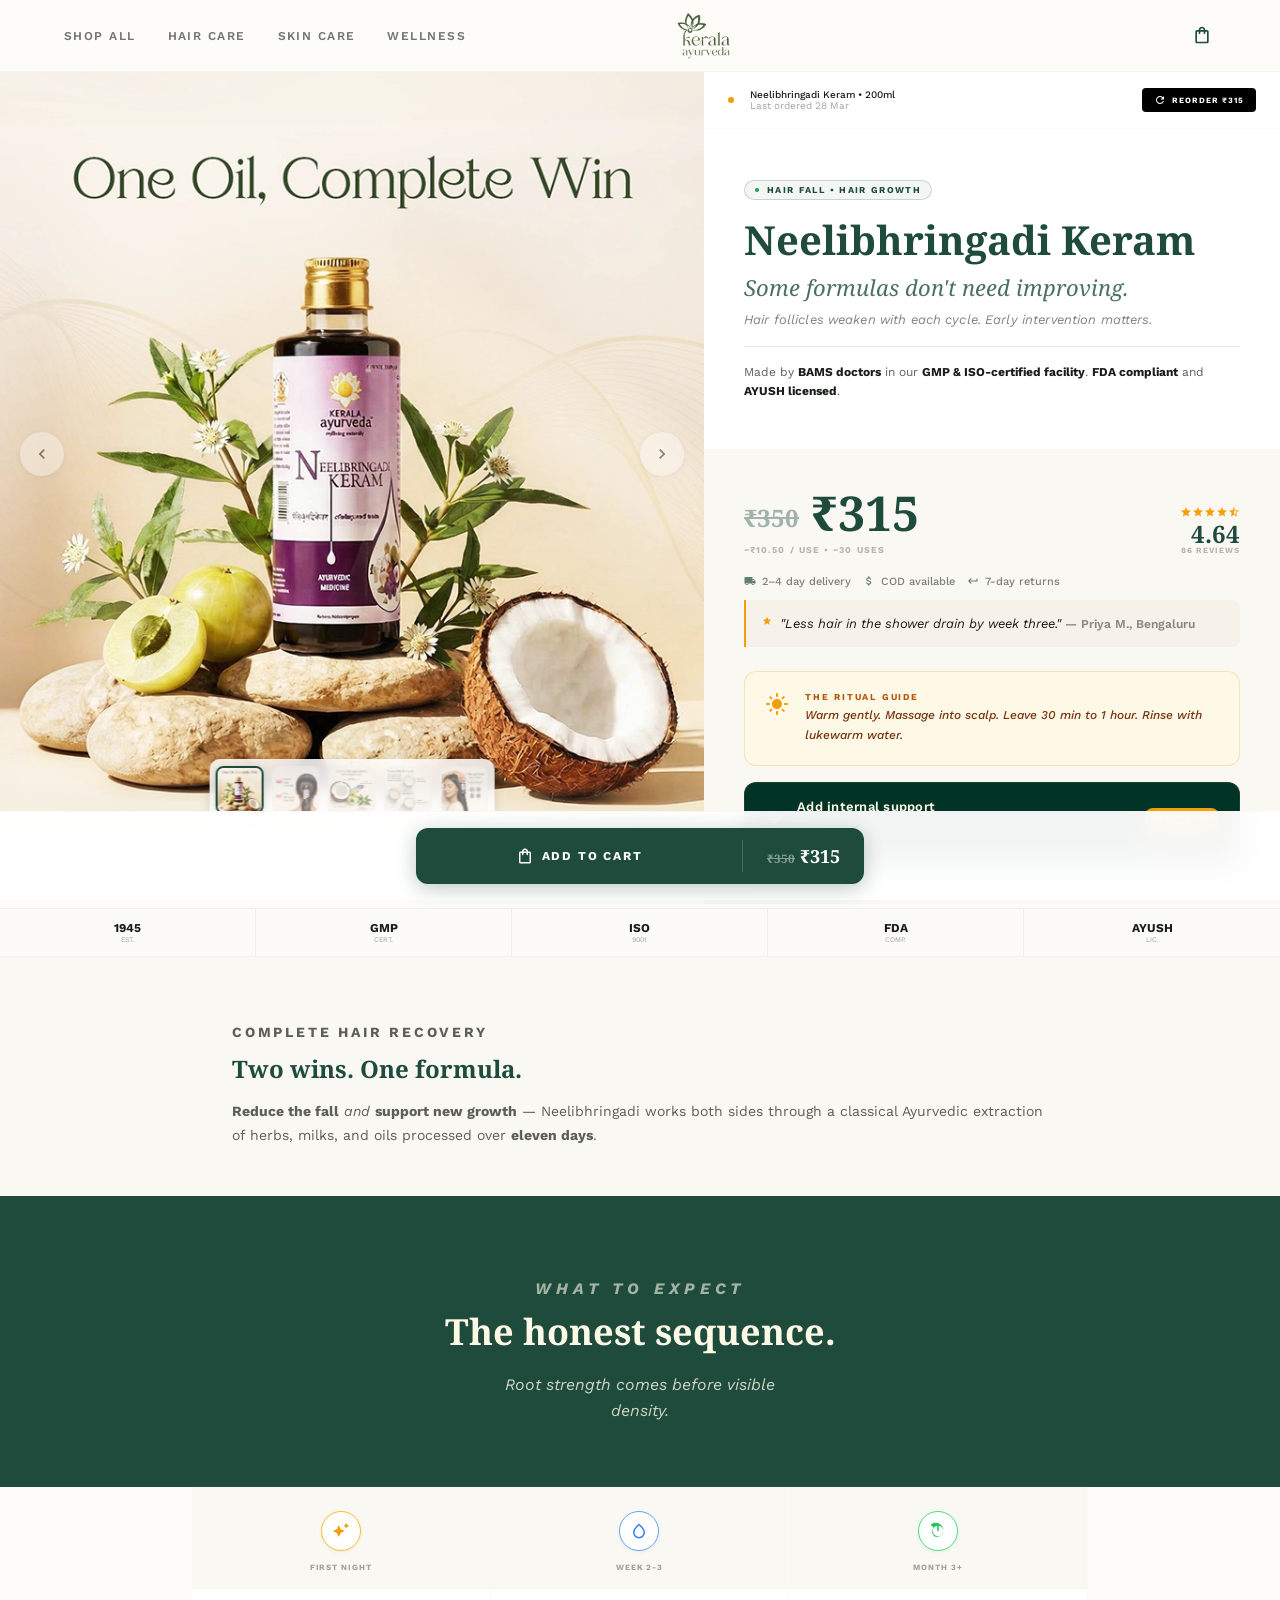
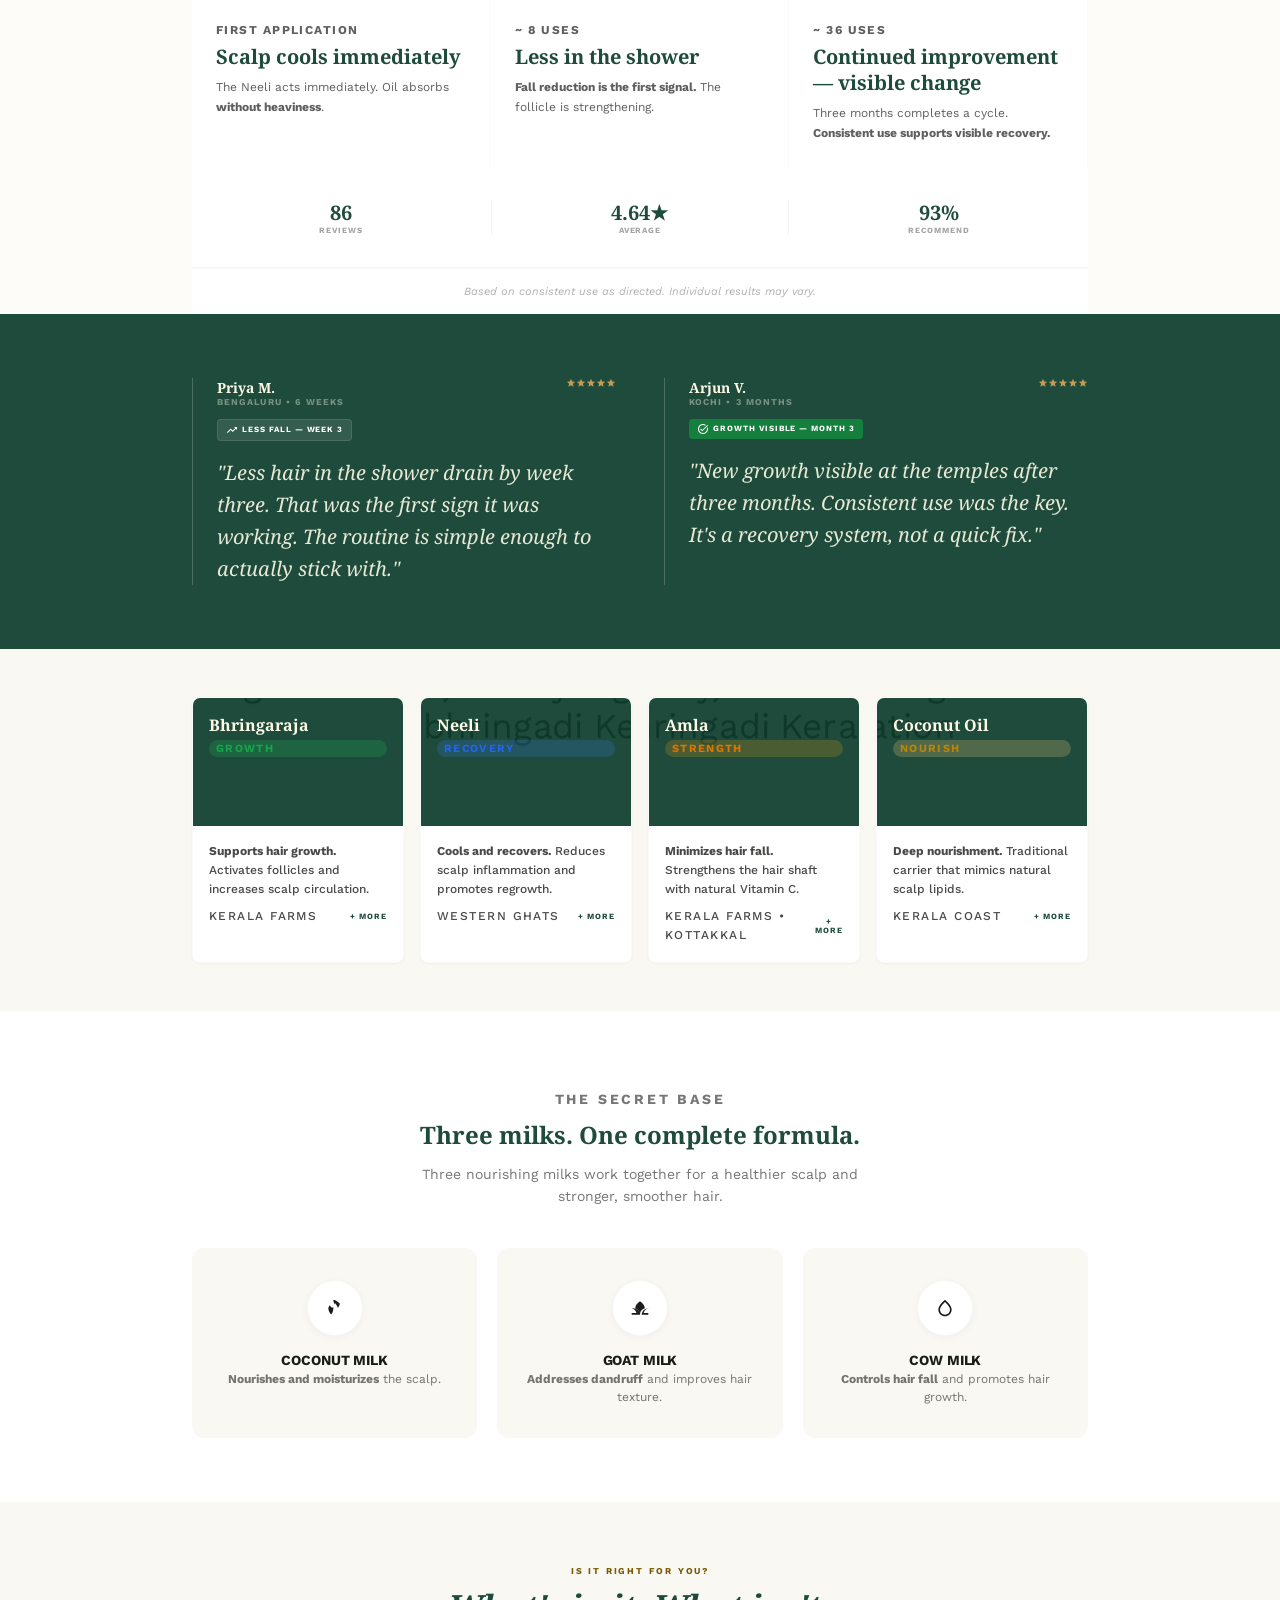
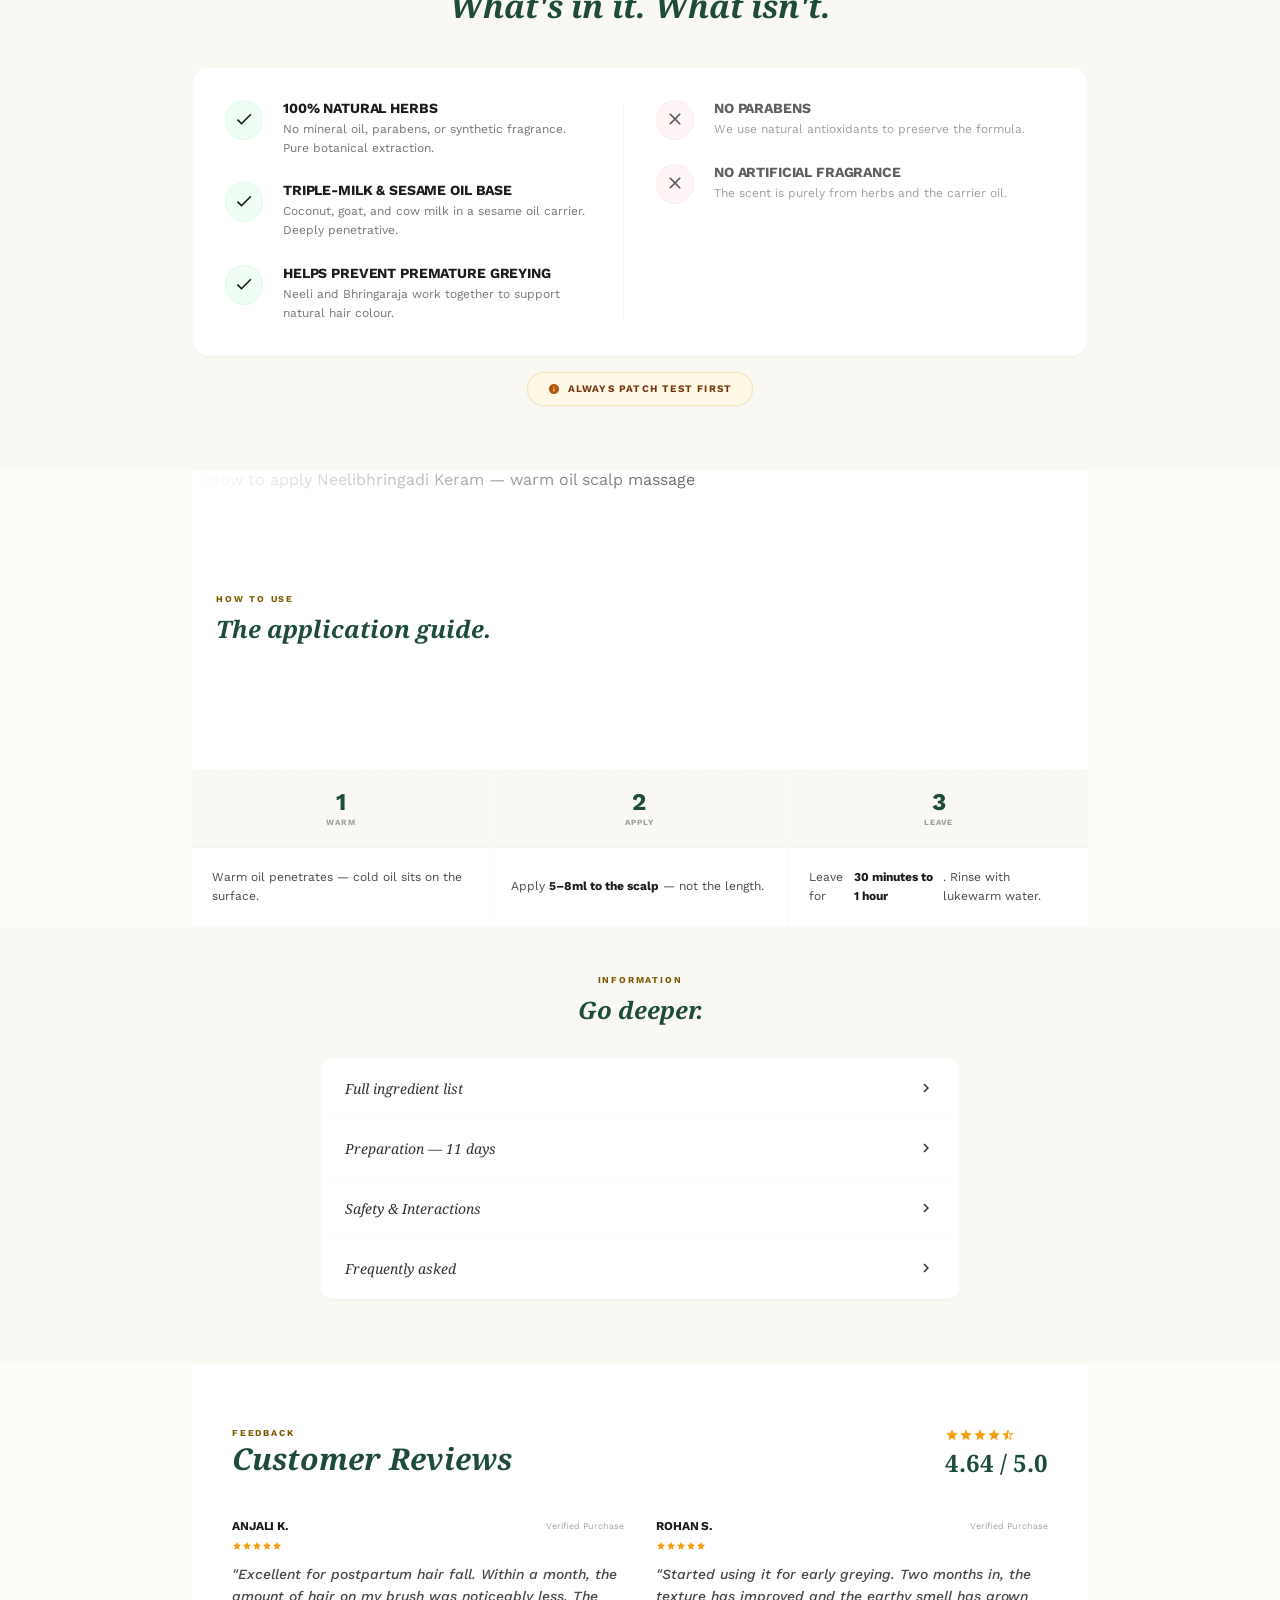
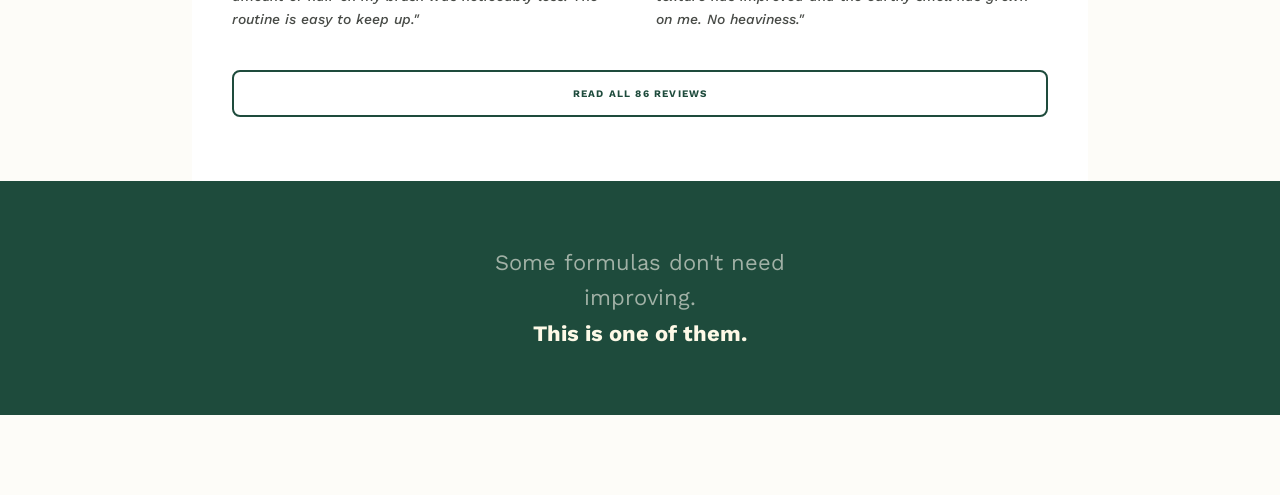
==== index.html @ e5a7fee9 "Neelibhringadi Keram PDP - initial deploy" ====
<!DOCTYPE html>
<html class="light" lang="en">
<head>
<meta charset="utf-8"/>
<meta content="width=device-width, initial-scale=1.0, viewport-fit=cover" name="viewport"/>
<title>Neelibhringadi Keram — Ayurvedic Hair Oil for Hair Fall & Growth | Kerala Ayurveda</title>
<meta name="description" content="Neelibhringadi Keram (₹315) — Ayurvedic hair oil that helps reduce hair fall and supports new growth. 80+ year heritage formula with Neeli, Bhringaraja, Amla & triple-milk base. GMP certified, FDA compliant, AYUSH licensed."/>
<link rel="canonical" href="https://keralaayurveda.com/products/neelibringadi-keram"/>
<!-- Open Graph -->
<meta property="og:type" content="product"/>
<meta property="og:title" content="Neelibhringadi Keram — Ayurvedic Hair Oil for Hair Fall & Growth"/>
<meta property="og:description" content="Helps reduce hair fall and supports new growth. 80+ year Kerala Ayurveda heritage formula. ₹315 for 200ml."/>
<meta property="og:image" content="https://cdn.shopify.com/s/files/1/0896/2500/2297/files/Neelibringadikeram.png"/>
<meta property="og:url" content="https://keralaayurveda.com/products/neelibringadi-keram"/>
<meta property="product:price:amount" content="315"/>
<meta property="product:price:currency" content="INR"/>
<!-- Fonts (no Material Symbols — replaced with inline SVGs) -->
<link href="https://fonts.googleapis.com/css2?family=Noto+Serif:ital,wght@0,400;0,700;1,400;1,700&family=Work+Sans:wght@300;400;500;600;700&display=swap" rel="stylesheet"/>
<!-- External Stylesheet -->
<link rel="stylesheet" href="styles.css"/>
<!-- Product Schema (JSON-LD) -->
<script type="application/ld+json">
{
  "@context": "https://schema.org",
  "@type": "Product",
  "name": "Neelibhringadi Keram",
  "description": "Ayurvedic hair oil that helps reduce hair fall and supports new growth. Infused with Neeli, Bhringaraja, Amla, and a triple-milk base.",
  "image": "https://cdn.shopify.com/s/files/1/0896/2500/2297/files/Neelibringadikeram.png",
  "sku": "F1KEB1214",
  "brand": {
    "@type": "Brand",
    "name": "Kerala Ayurveda"
  },
  "offers": {
    "@type": "Offer",
    "url": "https://keralaayurveda.com/products/neelibringadi-keram",
    "priceCurrency": "INR",
    "price": "315",
    "priceValidUntil": "2026-12-31",
    "availability": "https://schema.org/InStock",
    "seller": {
      "@type": "Organization",
      "name": "Kerala Ayurveda Limited"
    }
  },
  "aggregateRating": {
    "@type": "AggregateRating",
    "ratingValue": "4.64",
    "reviewCount": "86",
    "bestRating": "5"
  },
  "review": [
    {
      "@type": "Review",
      "author": { "@type": "Person", "name": "Anjali K." },
      "reviewRating": { "@type": "Rating", "ratingValue": "5" },
      "reviewBody": "Excellent for postpartum hair fall. Within a month, the amount of hair on my brush was noticeably less."
    },
    {
      "@type": "Review",
      "author": { "@type": "Person", "name": "Rohan S." },
      "reviewRating": { "@type": "Rating", "ratingValue": "4" },
      "reviewBody": "Started using it for early greying. Two months in, the texture has improved."
    }
  ]
}
</script>
</head>
<body>

<!-- ═══ SVG Icon Sprite ═══ -->
<svg xmlns="http://www.w3.org/2000/svg" style="display:none;">
  <symbol id="i-star" viewBox="0 0 24 24"><path d="M12 17.27L18.18 21l-1.64-7.03L22 9.24l-7.19-.61L12 2 9.19 8.63 2 9.24l5.46 4.73L5.82 21z"/></symbol>
  <symbol id="i-star-half" viewBox="0 0 24 24"><path d="M22 9.24l-7.19-.62L12 2 9.19 8.63 2 9.24l5.46 4.73L5.82 21 12 17.27 18.18 21l-1.63-7.03L22 9.24zM12 15.4V6.1l1.71 4.04 4.38.38-3.32 2.88 1 4.28L12 15.4z"/></symbol>
  <symbol id="i-check-circle" viewBox="0 0 24 24"><path d="M12 2C6.48 2 2 6.48 2 12s4.48 10 10 10 10-4.48 10-10S17.52 2 12 2zm-2 15l-5-5 1.41-1.41L10 14.17l7.59-7.59L19 8l-9 9z"/></symbol>
  <symbol id="i-close" viewBox="0 0 24 24"><path d="M19 6.41L17.59 5 12 10.59 6.41 5 5 6.41 10.59 12 5 17.59 6.41 19 12 13.41 17.59 19 19 17.59 13.41 12z"/></symbol>
  <symbol id="i-menu" viewBox="0 0 24 24"><path d="M3 18h18v-2H3v2zm0-5h18v-2H3v2zm0-7v2h18V6H3z"/></symbol>
  <symbol id="i-bag" viewBox="0 0 24 24"><path d="M18 6h-2c0-2.21-1.79-4-4-4S8 3.79 8 6H6c-1.1 0-2 .9-2 2v12c0 1.1.9 2 2 2h12c1.1 0 2-.9 2-2V8c0-1.1-.9-2-2-2zm-6-2c1.1 0 2 .9 2 2h-4c0-1.1.9-2 2-2zm6 16H6V8h2v2c0 .55.45 1 1 1s1-.45 1-1V8h4v2c0 .55.45 1 1 1s1-.45 1-1V8h2v12z"/></symbol>
  <symbol id="i-refresh" viewBox="0 0 24 24"><path d="M17.65 6.35C16.2 4.9 14.21 4 12 4c-4.42 0-7.99 3.58-7.99 8s3.57 8 7.99 8c3.73 0 6.84-2.55 7.73-6h-2.08c-.82 2.33-3.04 4-5.65 4-3.31 0-6-2.69-6-6s2.69-6 6-6c1.66 0 3.14.69 4.22 1.78L13 11h7V4l-2.35 2.35z"/></symbol>
  <symbol id="i-sun" viewBox="0 0 24 24"><path d="M12 7c-2.76 0-5 2.24-5 5s2.24 5 5 5 5-2.24 5-5-2.24-5-5-5zM2 13h2c.55 0 1-.45 1-1s-.45-1-1-1H2c-.55 0-1 .45-1 1s.45 1 1 1zm18 0h2c.55 0 1-.45 1-1s-.45-1-1-1h-2c-.55 0-1 .45-1 1s.45 1 1 1zM11 2v2c0 .55.45 1 1 1s1-.45 1-1V2c0-.55-.45-1-1-1s-1 .45-1 1zm0 18v2c0 .55.45 1 1 1s1-.45 1-1v-2c0-.55-.45-1-1-1s-1 .45-1 1zM5.99 4.58a.996.996 0 10-1.41 1.41l1.06 1.06c.39.39 1.03.39 1.41 0s.39-1.03 0-1.41L5.99 4.58zm12.37 12.37a.996.996 0 10-1.41 1.41l1.06 1.06c.39.39 1.03.39 1.41 0 .39-.39.39-1.03 0-1.41l-1.06-1.06zm1.06-10.96c.39-.39.39-1.03 0-1.41-.39-.39-1.03-.39-1.41 0l-1.06 1.06c-.39.39-.39 1.03 0 1.41s1.03.39 1.41 0l1.06-1.06zM7.05 18.36c.39-.39.39-1.03 0-1.41-.39-.39-1.03-.39-1.41 0l-1.06 1.06c-.39.39-.39 1.03 0 1.41s1.03.39 1.41 0l1.06-1.06z"/></symbol>
  <symbol id="i-sparkle" viewBox="0 0 24 24"><path d="M19 9l1.25-2.75L23 5l-2.75-1.25L19 1l-1.25 2.75L15 5l2.75 1.25L19 9zm-7.5.5L9 4 6.5 9.5 1 12l5.5 2.5L9 20l2.5-5.5L17 12l-5.5-2.5z"/></symbol>
  <symbol id="i-drop" viewBox="0 0 24 24"><path d="M12 2c-5.33 4.55-8 8.48-8 11.8 0 4.98 3.8 8.2 8 8.2s8-3.22 8-8.2c0-3.32-2.67-7.25-8-11.8zm0 18c-3.35 0-6-2.57-6-6.2 0-2.34 1.95-5.44 6-9.14 4.05 3.7 6 6.79 6 9.14 0 3.63-2.65 6.2-6 6.2z"/></symbol>
  <symbol id="i-eco" viewBox="0 0 24 24"><path d="M6.05 8.05a7.001 7.001 0 009.9 9.9C17.93 16 19 13.56 19 11c0-5.52-4.48-10-10-10C6.44 1 4 2.07 2.05 4.05 3.17 5.17 5 5 6.05 8.05zM12 19c-3.87 0-7-3.13-7-7 0-3.53 2.61-6.43 6-6.92V12h2V5.08c3.39.49 6 3.39 6 6.92 0 3.87-3.13 7-7 7z"/></symbol>
  <symbol id="i-spa" viewBox="0 0 24 24"><path d="M8.55 12c-1.07-.95-2.01-2.09-2.78-3.4A13.9 13.9 0 004 12c0 2.93 1.25 5.64 3.33 7.67C9.58 17.42 10 14.75 10 12c0-.49-.01-.98-.04-1.46-.49.49-.94 1-1.41 1.46zm3.49-4.07C11.58 7.41 10 4.83 10 2c3.15.77 5.88 2.48 7.96 4.76-.03.12-.06.25-.1.37-.56 1.76-1.36 3.39-2.35 4.82-.13-.39-.27-.78-.43-1.16-.74-1.76-1.8-3.38-3.04-4.86z"/></symbol>
  <symbol id="i-grass" viewBox="0 0 24 24"><path d="M12 20H2v-2h5.75A8.032 8.032 0 002 12.26c2.01-.15 4.12.25 5.97 1.28A7.96 7.96 0 0112 20zm10 0h-8a7.96 7.96 0 014.03-6.46c1.85-1.03 3.96-1.43 5.97-1.28A8.032 8.032 0 0016.25 18H22v2zM12 20c0-3.69-2.47-6.8-5.84-7.75C6.81 8.85 8.6 6 12 4c3.4 2 5.19 4.85 5.84 8.25A8.005 8.005 0 0012 20z"/></symbol>
  <symbol id="i-check" viewBox="0 0 24 24"><path d="M9 16.17L4.83 12l-1.42 1.41L9 19 21 7l-1.41-1.41z"/></symbol>
  <symbol id="i-x" viewBox="0 0 24 24"><path d="M19 6.41L17.59 5 12 10.59 6.41 5 5 6.41 10.59 12 5 17.59 6.41 19 12 13.41 17.59 19 19 17.59 13.41 12z"/></symbol>
  <symbol id="i-info" viewBox="0 0 24 24"><path d="M12 2C6.48 2 2 6.48 2 12s4.48 10 10 10 10-4.48 10-10S17.52 2 12 2zm1 15h-2v-6h2v6zm0-8h-2V7h2v2z"/></symbol>
  <symbol id="i-chevron" viewBox="0 0 24 24"><path d="M10 6L8.59 7.41 13.17 12l-4.58 4.59L10 18l6-6z"/></symbol>
  <symbol id="i-arrow" viewBox="0 0 24 24"><path d="M12 4l-1.41 1.41L16.17 11H4v2h12.17l-5.58 5.59L12 20l8-8z"/></symbol>
  <symbol id="i-delete" viewBox="0 0 24 24"><path d="M6 19c0 1.1.9 2 2 2h8c1.1 0 2-.9 2-2V7H6v12zM19 4h-3.5l-1-1h-5l-1 1H5v2h14V4z"/></symbol>
  <symbol id="i-bar" viewBox="0 0 24 24"><path d="M21 5V3H3v2l8 9v5H6v2h12v-2h-5v-5l8-9zM7.43 7L5.66 5h12.69l-1.78 2H7.43z"/></symbol>
  <symbol id="i-down" viewBox="0 0 24 24"><path d="M16 6l2.29 2.29-4.88 4.88-4-4L2 16.59 3.41 18l6-6 4 4 6.3-6.29L22 12V6z"/></symbol>
  <symbol id="i-task" viewBox="0 0 24 24"><path d="M22 5.18L10.59 16.6l-4.24-4.24 1.41-1.41 2.83 2.83 10-10L22 5.18zM19.79 10.22C19.92 10.79 20 11.39 20 12c0 4.42-3.58 8-8 8s-8-3.58-8-8 3.58-8 8-8c1.58 0 3.04.46 4.28 1.25l1.44-1.44A9.9 9.9 0 0012 2C6.48 2 2 6.48 2 12s4.48 10 10 10 10-4.48 10-10c0-1.19-.22-2.33-.6-3.39l-1.61 1.61z"/></symbol>
  <symbol id="i-truck" viewBox="0 0 24 24"><path d="M20 8h-3V4H3c-1.1 0-2 .9-2 2v11h2c0 1.66 1.34 3 3 3s3-1.34 3-3h6c0 1.66 1.34 3 3 3s3-1.34 3-3h2v-5l-3-4zM6 18.5c-.83 0-1.5-.67-1.5-1.5s.67-1.5 1.5-1.5 1.5.67 1.5 1.5-.67 1.5-1.5 1.5zm13.5-9l1.96 2.5H17V9.5h2.5zm-1.5 9c-.83 0-1.5-.67-1.5-1.5s.67-1.5 1.5-1.5 1.5.67 1.5 1.5-.67 1.5-1.5 1.5z"/></symbol>
  <symbol id="i-cash" viewBox="0 0 24 24"><path d="M11.8 10.9c-2.27-.59-3-1.2-3-2.15 0-1.09 1.01-1.85 2.7-1.85 1.78 0 2.44.85 2.5 2.1h2.21c-.07-1.72-1.12-3.3-3.21-3.81V3h-3v2.16c-1.94.42-3.5 1.68-3.5 3.61 0 2.31 1.91 3.46 4.7 4.13 2.5.6 3 1.48 3 2.41 0 .69-.49 1.79-2.7 1.79-2.06 0-2.87-.92-2.98-2.1h-2.2c.12 2.19 1.76 3.42 3.68 3.83V21h3v-2.15c1.95-.37 3.5-1.5 3.5-3.55 0-2.84-2.43-3.81-4.7-4.4z"/></symbol>
  <symbol id="i-shield" viewBox="0 0 24 24"><path d="M12 1L3 5v6c0 5.55 3.84 10.74 9 12 5.16-1.26 9-6.45 9-12V5l-9-4zm-2 16l-4-4 1.41-1.41L10 14.17l6.59-6.59L18 9l-8 8z"/></symbol>
  <symbol id="i-return" viewBox="0 0 24 24"><path d="M19 7v4H5.83l3.58-3.59L8 6l-6 6 6 6 1.41-1.41L5.83 13H21V7z"/></symbol>
</svg>

<!-- Toast Notification -->
<div class="toast" id="toast">
  <svg class="icon icon--md"><use href="#i-check-circle"/></svg>
  <span id="toast-msg">Added to cart</span>
</div>

<!-- Mobile Menu -->
<div class="mobile-menu" id="mobileMenu">
  <div class="mobile-menu__backdrop" onclick="toggleMenu()"></div>
  <div class="mobile-menu__panel">
    <button class="mobile-menu__close" onclick="toggleMenu()">
      <svg class="icon icon--lg"><use href="#i-close"/></svg>
    </button>
    <img class="mobile-menu__logo" src="reference-assets/kal - LOGO@2x.png" alt="Kerala Ayurveda"/>
    <a href="#" class="mobile-menu__link">Shop All</a>
    <a href="#" class="mobile-menu__link">Hair Care</a>
    <a href="#" class="mobile-menu__link">Skin Care</a>
    <a href="#" class="mobile-menu__link">Wellness</a>
    <a href="#" class="mobile-menu__link">Our Story</a>
    <a href="#" class="mobile-menu__link">Contact</a>
  </div>
</div>

<!-- Header -->
<header class="site-header" id="siteHeader">
  <button class="site-header__icon mobile-menu-btn" onclick="toggleMenu()" aria-label="Open menu">
    <svg class="icon icon--lg"><use href="#i-menu"/></svg>
  </button>
  <nav class="desktop-nav">
    <a href="#">Shop All</a>
    <a href="#">Hair Care</a>
    <a href="#">Skin Care</a>
    <a href="#">Wellness</a>
  </nav>
  <img class="site-header__logo" src="reference-assets/kal - LOGO@2x.png" alt="Kerala Ayurveda"/>
  <button class="site-header__icon" onclick="openCart()" aria-label="Cart">
    <svg class="icon icon--lg"><use href="#i-bag"/></svg>
    <span class="cart-count" id="cartCount">0</span>
  </button>
</header>

<main>
  <!-- ═══ Desktop PDP Layout Wrapper ═══ -->
  <div class="desktop-pdp-layout">

    <!-- LEFT: Gallery/Hero -->
    <div class="hero-gallery">
      <div class="hero-gallery__main">
        <img class="hero-gallery__img active" id="gallery-0" alt="Neelibhringadi Keram — One Oil, Complete Win" src="reference-assets/02-feature-1 1.png"/>
        <img class="hero-gallery__img" id="gallery-1" alt="Neelibhringadi Keram supports hair growth and helps minimize hair fall" src="reference-assets/03-feature-2 1.png"/>
        <img class="hero-gallery__img" id="gallery-2" alt="3 powerful ingredients — Coconut Oil, Neeli, Amla, Bhringaraja" src="reference-assets/04-feature-3 1.png"/>
        <img class="hero-gallery__img" id="gallery-3" alt="Triple-milk formula — Coconut, Goat, Cow milk" src="reference-assets/05-feature-4 1.png"/>
        <img class="hero-gallery__img" id="gallery-4" alt="Kerala Ayurveda — A Brand Built on Trust, GMP FDA ISO AYUSH certified" src="reference-assets/08-feature-7 1.png"/>
        <div class="hero-gallery__overlay"></div>
        <!-- Gallery Nav Arrows -->
        <button class="gallery-arrow gallery-arrow--left" onclick="galleryPrev()" aria-label="Previous image">
          <svg viewBox="0 0 24 24" width="20" height="20"><path d="M15.41 7.41L14 6l-6 6 6 6 1.41-1.41L10.83 12z" fill="currentColor"/></svg>
        </button>
        <button class="gallery-arrow gallery-arrow--right" onclick="galleryNext()" aria-label="Next image">
          <svg viewBox="0 0 24 24" width="20" height="20"><path d="M10 6L8.59 7.41 13.17 12l-4.58 4.59L10 18l6-6z" fill="currentColor"/></svg>
        </button>
        <div class="gallery-thumbs">
          <button class="active" onclick="switchGallery(0)" aria-label="View product">
            <img alt="" src="reference-assets/02-feature-1 1.png"/>
          </button>
          <button onclick="switchGallery(1)" aria-label="View benefits">
            <img alt="" src="reference-assets/03-feature-2 1.png"/>
          </button>
          <button onclick="switchGallery(2)" aria-label="View ingredients">
            <img alt="" src="reference-assets/04-feature-3 1.png"/>
          </button>
          <button onclick="switchGallery(3)" aria-label="View milk formula">
            <img alt="" src="reference-assets/05-feature-4 1.png"/>
          </button>
          <button onclick="switchGallery(4)" aria-label="View trust">
            <img alt="" src="reference-assets/08-feature-7 1.png"/>
          </button>
        </div>
      </div>
      <!-- Quick Stats (mobile only) -->
      <div class="stats-bar">
        <div class="stats-bar__item">
          <p class="stats-bar__value">80+<small>yr</small></p>
          <p class="stats-bar__label">Heritage</p>
        </div>
        <div class="stats-bar__item">
          <p class="stats-bar__value">300+</p>
          <p class="stats-bar__label">Formulas</p>
        </div>
        <div class="stats-bar__item">
          <p class="stats-bar__value">4.64<small>★</small></p>
          <p class="stats-bar__label">Reviews</p>
        </div>
        <div class="stats-bar__item">
          <p class="stats-bar__value">₹10.50</p>
          <p class="stats-bar__label">Per Use</p>
        </div>
      </div>
    </div>

    <!-- RIGHT: Product Details -->
    <div class="pdp-right">
      <!-- Reorder Bar -->
      <section class="product-reorder">
        <div style="display:flex;align-items:center;gap:0.5rem;">
          <span class="product-reorder__dot"></span>
          <p class="product-reorder__label">Neelibhringadi Keram &bull; 200ml<br/><span>Last ordered 28 Mar</span></p>
        </div>
        <button class="reorder-btn" onclick="addToCart()">
          <svg class="icon icon--sm"><use href="#i-refresh"/></svg> REORDER ₹315
        </button>
      </section>

      <!-- Product Info -->
      <section class="product-info">
        <div class="product-info__badge">
          <span class="product-info__badge-dot"></span>
          HAIR FALL &bull; HAIR GROWTH
        </div>
        <h1>Neelibhringadi Keram</h1>
        <p class="product-info__tagline">Some formulas don't need improving.</p>
        <p class="product-info__loss-frame">Hair follicles weaken with each cycle. Early intervention matters.</p>
        <div class="product-info__meta">
          Made by <strong>BAMS doctors</strong> in our <strong>GMP &amp; ISO-certified facility</strong>. <strong>FDA compliant</strong> and <strong>AYUSH licensed</strong>.
        </div>
      </section>

      <!-- Pricing & Volume -->
      <section class="pricing-section">
        <div class="pricing-header">
          <div>
            <p class="pricing-price" id="mainPrice"><span style="text-decoration:line-through;font-size:0.5em;opacity:0.4;vertical-align:middle;">₹350</span> ₹315</p>
            <p class="pricing-per-use" id="perUse">~₹10.50 / USE &bull; ~30 USES</p>
          </div>
          <a href="#reviews" class="pricing-rating" style="text-decoration:none;">
            <div class="pricing-rating__stars">
              <svg class="icon icon--sm" style="color:var(--amber-500);"><use href="#i-star"/></svg>
              <svg class="icon icon--sm" style="color:var(--amber-500);"><use href="#i-star"/></svg>
              <svg class="icon icon--sm" style="color:var(--amber-500);"><use href="#i-star"/></svg>
              <svg class="icon icon--sm" style="color:var(--amber-500);"><use href="#i-star"/></svg>
              <svg class="icon icon--sm" style="color:var(--amber-500);"><use href="#i-star-half"/></svg>
            </div>
            <p class="pricing-rating__score">4.64</p>
            <p class="pricing-rating__count">86 REVIEWS</p>
          </a>
        </div>

        <!-- Delivery Badges (P8) -->
        <div class="delivery-badges">
          <span class="delivery-badge"><svg class="icon icon--sm"><use href="#i-truck"/></svg> 2–4 day delivery</span>
          <span class="delivery-badge"><svg class="icon icon--sm"><use href="#i-cash"/></svg> COD available</span>
          <span class="delivery-badge"><svg class="icon icon--sm"><use href="#i-return"/></svg> 7-day returns</span>
        </div>

        <!-- Micro-testimonial (Social Proof early) -->
        <div class="micro-testimonial">
          <svg class="icon icon--xs" style="color:var(--amber-500);"><use href="#i-star"/></svg>
          <p>"Less hair in the shower drain by week three." <span>— Priya M., Bengaluru</span></p>
        </div>

        <div class="ritual-guide">
          <svg class="icon icon--xl ritual-guide__icon" style="color:var(--amber-500);"><use href="#i-sun"/></svg>
          <div>
            <p class="ritual-guide__label">The Ritual Guide</p>
            <p class="ritual-guide__text">Warm gently. Massage into scalp. Leave 30 min to 1 hour. Rinse with lukewarm water.</p>
          </div>
        </div>

        <!-- Bundle Add-on (Cross-sell moved to pricing zone) -->
        <div class="bundle-addon">
          <div class="bundle-addon__info">
            <svg class="icon icon--lg" style="color:var(--cream);"><use href="#i-bar"/></svg>
            <div>
              <p class="bundle-addon__name">Add internal support</p>
              <p class="bundle-addon__desc">Bhringarajasava — fermented herbal brew for hair growth from within.</p>
            </div>
          </div>
          <button class="bundle-addon__btn" onclick="addCompanion()">+ ₹225</button>
        </div>
      </section>
    </div>
  </div>
  <!-- ═══ End Desktop PDP Layout ═══ -->

  <!-- Technical Composition -->
  <section class="technical-section">
    <div class="credentials-bar">
      <div class="credentials-bar__item"><p class="credentials-bar__value">1945</p><p class="credentials-bar__label">EST.</p></div>
      <div class="credentials-bar__item"><p class="credentials-bar__value">GMP</p><p class="credentials-bar__label">CERT.</p></div>
      <div class="credentials-bar__item"><p class="credentials-bar__value">ISO</p><p class="credentials-bar__label">9001</p></div>
      <div class="credentials-bar__item"><p class="credentials-bar__value">FDA</p><p class="credentials-bar__label">COMP.</p></div>
      <div class="credentials-bar__item"><p class="credentials-bar__value">AYUSH</p><p class="credentials-bar__label">LIC.</p></div>
    </div>
    <div class="technical-content">
      <p class="section-label">Complete Hair Recovery</p>
      <h2>Two wins. One formula.</h2>
      <p><strong>Reduce the fall</strong> <em>and</em> <strong>support new growth</strong> — Neelibhringadi works both sides through a classical Ayurvedic extraction of herbs, milks, and oils processed over <strong>eleven days</strong>.</p>
    </div>
  </section>

  <!-- What to Expect -->
  <section class="expectation-section">
    <p class="section-label">What to expect</p>
    <h2>The honest sequence.</h2>
    <p>Root strength comes before visible density.</p>
  </section>

  <!-- Timeline -->
  <section class="timeline-section">
    <div class="timeline-step">
      <div class="timeline-step__icon">
        <div class="timeline-step__circle timeline-step__circle--amber">
          <svg class="icon icon--md" style="color:#f59e0b;"><use href="#i-sparkle"/></svg>
        </div>
        <p class="timeline-step__period">First Night</p>
      </div>
      <div class="timeline-step__content">
        <p class="timeline-step__label timeline-step__label--secondary">First Application</p>
        <h3>Scalp cools immediately</h3>
        <p>The Neeli acts immediately. Oil absorbs <strong>without heaviness</strong>.</p>
      </div>
    </div>
    <div class="timeline-step">
      <div class="timeline-step__icon">
        <div class="timeline-step__circle timeline-step__circle--blue">
          <svg class="icon icon--md" style="color:#3b82f6;"><use href="#i-drop"/></svg>
        </div>
        <p class="timeline-step__period">Week 2-3</p>
      </div>
      <div class="timeline-step__content">
        <p class="timeline-step__label timeline-step__label--muted">~ 8 USES</p>
        <h3>Less in the shower</h3>
        <p><strong>Fall reduction is the first signal.</strong> The follicle is strengthening.</p>
      </div>
    </div>
    <div class="timeline-step">
      <div class="timeline-step__icon">
        <div class="timeline-step__circle timeline-step__circle--green">
          <svg class="icon icon--md" style="color:#22c55e;"><use href="#i-eco"/></svg>
        </div>
        <p class="timeline-step__period">Month 3+</p>
      </div>
      <div class="timeline-step__content">
        <p class="timeline-step__label timeline-step__label--muted">~ 36 USES</p>
        <h3>Continued improvement — visible change</h3>
        <p>Three months completes a cycle. <strong>Consistent use supports visible recovery.</strong></p>
      </div>
    </div>
    <div class="summary-stats">
      <div class="summary-stats__item"><p class="summary-stats__value">86</p><p class="summary-stats__label">Reviews</p></div>
      <div class="summary-stats__item"><p class="summary-stats__value">4.64★</p><p class="summary-stats__label">Average</p></div>
      <div class="summary-stats__item"><p class="summary-stats__value">93%</p><p class="summary-stats__label">Recommend</p></div>
    </div>
    <!-- P12: Results Disclaimer -->
    <div class="timeline-disclaimer">Based on consistent use as directed. Individual results may vary.</div>
  </section>

  <!-- Testimonials -->
  <section class="testimonials-section">
    <div class="testimonials-grid">
      <div class="testimonial">
        <div class="testimonial__header">
          <div>
            <h4 class="testimonial__name">Priya M.</h4>
            <p class="testimonial__meta">Bengaluru &bull; 6 weeks</p>
          </div>
          <div class="testimonial__stars">
            <svg class="icon icon--xs" style="color:#C49B55;"><use href="#i-star"/></svg>
            <svg class="icon icon--xs" style="color:#C49B55;"><use href="#i-star"/></svg>
            <svg class="icon icon--xs" style="color:#C49B55;"><use href="#i-star"/></svg>
            <svg class="icon icon--xs" style="color:#C49B55;"><use href="#i-star"/></svg>
            <svg class="icon icon--xs" style="color:#C49B55;"><use href="#i-star"/></svg>
          </div>
        </div>
        <div class="testimonial__badge testimonial__badge--fall">
          <svg class="icon icon--sm"><use href="#i-down"/></svg> Less Fall — Week 3
        </div>
        <p class="testimonial__quote">"Less hair in the shower drain by week three. That was the first sign it was working. The routine is simple enough to actually stick with."</p>
      </div>
      <div class="testimonial">
        <div class="testimonial__header">
          <div>
            <h4 class="testimonial__name">Arjun V.</h4>
            <p class="testimonial__meta">Kochi &bull; 3 months</p>
          </div>
          <div class="testimonial__stars">
            <svg class="icon icon--xs" style="color:#C49B55;"><use href="#i-star"/></svg>
            <svg class="icon icon--xs" style="color:#C49B55;"><use href="#i-star"/></svg>
            <svg class="icon icon--xs" style="color:#C49B55;"><use href="#i-star"/></svg>
            <svg class="icon icon--xs" style="color:#C49B55;"><use href="#i-star"/></svg>
            <svg class="icon icon--xs" style="color:#C49B55;"><use href="#i-star"/></svg>
          </div>
        </div>
        <div class="testimonial__badge testimonial__badge--density">
          <svg class="icon icon--sm"><use href="#i-task"/></svg> Growth Visible — Month 3
        </div>
        <p class="testimonial__quote">"New growth visible at the temples after three months. Consistent use was the key. It's a recovery system, not a quick fix."</p>
      </div>
    </div>
  </section>

  <!-- Ingredient Cards -->
  <section class="ingredients-section">
    <div class="ingredients-grid">
      <div class="ingredient-card">
        <div class="ingredient-card__image">
          <img alt="Bhringaraja herb used in Neelibhringadi Keram" loading="lazy" style="object-position:80% 95%;" src="https://cdn.shopify.com/s/files/1/0896/2500/2297/files/3_2637a218-fecd-4088-a108-f2ed456d9863.webp"/>
          <div class="ingredient-card__image-content">
            <h3>Bhringaraja</h3>
            <p class="ingredient-role ingredient-role--growth">Growth</p>
          </div>
        </div>
        <div class="ingredient-card__body">
          <p><strong>Supports hair growth.</strong> Activates follicles and increases scalp circulation.</p>
          <div class="ingredient-card__footer">
            <p class="ingredient-card__origin">Kerala farms</p>
            <button class="ingredient-more">+ MORE</button>
          </div>
        </div>
      </div>
      <div class="ingredient-card">
        <div class="ingredient-card__image">
          <img alt="Neeli (Indigofera tinctoria) — key ingredient in Neelibhringadi Keram" loading="lazy" style="object-position:85% 30%;" src="https://cdn.shopify.com/s/files/1/0896/2500/2297/files/3_2637a218-fecd-4088-a108-f2ed456d9863.webp"/>
          <div class="ingredient-card__image-content">
            <h3>Neeli</h3>
            <p class="ingredient-role ingredient-role--recovery">Recovery</p>
          </div>
        </div>
        <div class="ingredient-card__body">
          <p><strong>Cools and recovers.</strong> Reduces scalp inflammation and promotes regrowth.</p>
          <div class="ingredient-card__footer">
            <p class="ingredient-card__origin">Western Ghats</p>
            <button class="ingredient-more">+ MORE</button>
          </div>
        </div>
      </div>
      <div class="ingredient-card">
        <div class="ingredient-card__image">
          <img alt="Amla (Indian gooseberry) in Neelibhringadi Keram hair oil" loading="lazy" style="object-position:35% 60%;" src="https://cdn.shopify.com/s/files/1/0896/2500/2297/files/3_2637a218-fecd-4088-a108-f2ed456d9863.webp"/>
          <div class="ingredient-card__image-content">
            <h3>Amla</h3>
            <p class="ingredient-role ingredient-role--strength">Strength</p>
          </div>
        </div>
        <div class="ingredient-card__body">
          <p><strong>Minimizes hair fall.</strong> Strengthens the hair shaft with natural Vitamin C.</p>
          <div class="ingredient-card__footer">
            <p class="ingredient-card__origin">Kerala farms &bull; Kottakkal</p>
            <button class="ingredient-more">+ MORE</button>
          </div>
        </div>
      </div>
      <div class="ingredient-card">
        <div class="ingredient-card__image">
          <img alt="Coconut oil base used in Neelibhringadi Keram formulation" loading="lazy" style="object-position:20% 25%;" src="https://cdn.shopify.com/s/files/1/0896/2500/2297/files/3_2637a218-fecd-4088-a108-f2ed456d9863.webp"/>
          <div class="ingredient-card__image-content">
            <h3>Coconut Oil</h3>
            <p class="ingredient-role ingredient-role--nourish">Nourish</p>
          </div>
        </div>
        <div class="ingredient-card__body">
          <p><strong>Deep nourishment.</strong> Traditional carrier that mimics natural scalp lipids.</p>
          <div class="ingredient-card__footer">
            <p class="ingredient-card__origin">Kerala coast</p>
            <button class="ingredient-more">+ MORE</button>
          </div>
        </div>
      </div>
    </div>
  </section>

  <!-- Triple-Milk Formula -->
  <section class="triple-milk-section">
    <p class="section-label">The secret base</p>
    <h2>Three milks. One complete formula.</h2>
    <p>Three nourishing milks work together for a healthier scalp and stronger, smoother hair.</p>
    <div class="triple-milk-grid">
      <div class="milk-item">
        <div class="milk-item__icon"><svg class="icon icon--lg"><use href="#i-spa"/></svg></div>
        <div>
          <p class="milk-item__name">Coconut Milk</p>
          <p class="milk-item__desc"><strong>Nourishes and moisturizes</strong> the scalp.</p>
        </div>
      </div>
      <div class="milk-item">
        <div class="milk-item__icon"><svg class="icon icon--lg"><use href="#i-grass"/></svg></div>
        <div>
          <p class="milk-item__name">Goat Milk</p>
          <p class="milk-item__desc"><strong>Addresses dandruff</strong> and improves hair texture.</p>
        </div>
      </div>
      <div class="milk-item">
        <div class="milk-item__icon"><svg class="icon icon--lg"><use href="#i-drop"/></svg></div>
        <div>
          <p class="milk-item__name">Cow Milk</p>
          <p class="milk-item__desc"><strong>Controls hair fall</strong> and promotes hair growth.</p>
        </div>
      </div>
    </div>
  </section>

  <!-- What's In It -->
  <section class="whats-in-section">
    <div class="whats-in-section__header">
      <p class="section-label">Is it right for you?</p>
      <h2>What's in it.<br class="mobile-br"/> What isn't.</h2>
    </div>
    <div class="whats-in-card">
      <div class="whats-in-yes-col">
        <div class="whats-in-item">
          <div class="whats-in-icon whats-in-icon--yes"><svg class="icon icon--lg"><use href="#i-check"/></svg></div>
          <div>
            <p class="whats-in-item__title">100% natural herbs</p>
            <p class="whats-in-item__desc">No mineral oil, parabens, or synthetic fragrance. Pure botanical extraction.</p>
          </div>
        </div>
        <div class="whats-in-item">
          <div class="whats-in-icon whats-in-icon--yes"><svg class="icon icon--lg"><use href="#i-check"/></svg></div>
          <div>
            <p class="whats-in-item__title">Triple-Milk &amp; Sesame Oil Base</p>
            <p class="whats-in-item__desc">Coconut, goat, and cow milk in a sesame oil carrier. Deeply penetrative.</p>
          </div>
        </div>
        <div class="whats-in-item">
          <div class="whats-in-icon whats-in-icon--yes"><svg class="icon icon--lg"><use href="#i-check"/></svg></div>
          <div>
            <p class="whats-in-item__title">Helps prevent premature greying</p>
            <p class="whats-in-item__desc">Neeli and Bhringaraja work together to support natural hair colour.</p>
          </div>
        </div>
      </div>
      <div class="whats-in-divider"></div>
      <div class="whats-in-no-col">
        <div class="whats-in-item whats-in-no">
          <div class="whats-in-icon whats-in-icon--no"><svg class="icon icon--lg"><use href="#i-x"/></svg></div>
          <div>
            <p class="whats-in-item__title">No Parabens</p>
            <p class="whats-in-item__desc">We use natural antioxidants to preserve the formula.</p>
          </div>
        </div>
        <div class="whats-in-item whats-in-no">
          <div class="whats-in-icon whats-in-icon--no"><svg class="icon icon--lg"><use href="#i-x"/></svg></div>
          <div>
            <p class="whats-in-item__title">No Artificial Fragrance</p>
            <p class="whats-in-item__desc">The scent is purely from herbs and the carrier oil.</p>
          </div>
        </div>
      </div>
    </div>
    <div class="patch-test-badge">
      <div class="patch-test-badge__inner">
        <svg class="icon icon--sm" style="color:var(--amber-700);"><use href="#i-info"/></svg>
        <p>Always patch test first</p>
      </div>
    </div>
  </section>

  <!-- Application Guide -->
  <section class="application-section">
    <div class="application-hero">
      <img alt="How to apply Neelibhringadi Keram — warm oil scalp massage" loading="lazy" src="https://cdn.shopify.com/s/files/1/0896/2500/2297/files/5_c0d26917-138a-4c00-a7da-dafd60c1857b.webp"/>
      <div class="application-hero__overlay"></div>
      <div class="application-hero__text">
        <p class="section-label">How to use</p>
        <h2>The application guide.</h2>
      </div>
    </div>
    <div class="application-steps">
      <div class="application-step">
        <div class="application-step__number"><p>1</p><span>WARM</span></div>
        <div class="application-step__text">Warm oil penetrates — cold oil sits on the surface.</div>
      </div>
      <div class="application-step">
        <div class="application-step__number"><p>2</p><span>APPLY</span></div>
        <div class="application-step__text">Apply <strong>5–8ml to the scalp</strong> — not the length.</div>
      </div>
      <div class="application-step">
        <div class="application-step__number"><p>3</p><span>LEAVE</span></div>
        <div class="application-step__text">Leave for <strong>30 minutes to 1 hour</strong>. Rinse with lukewarm water.</div>
      </div>
    </div>
  </section>

  <!-- Go Deeper / Accordion -->
  <section class="go-deeper-section">
    <div class="go-deeper-header">
      <p class="section-label">Information</p>
      <h2>Go deeper.</h2>
    </div>
    <div class="accordion" id="accordion">
      <div class="accordion-item">
        <button class="accordion-trigger" onclick="toggleAccordion(this)">
          <span>Full ingredient list</span>
          <svg class="icon icon--md"><use href="#i-chevron"/></svg>
        </button>
        <div class="accordion-content">
          <div class="accordion-content__inner">
            <p><strong>Base:</strong> Sesame oil (Sesamum indicum)</p>
            <p style="margin-top:0.5rem;"><strong>Primary herbs:</strong> Neeli (Indigofera tinctoria), Bhringaraja (Eclipta alba), Amla (Emblica officinalis)</p>
            <p style="margin-top:0.5rem;"><strong>Milk base:</strong> Coconut milk, Goat milk, Cow milk</p>
            <p style="margin-top:0.5rem;"><strong>Supporting herbs:</strong> Coconut oil, Manjishtha, Yashtimadhu, Haritaki, Vibhitaki, Jatamansi, Padmaka, Sariva, Nilotpala, Durva, Gunjamoola, Priyangu, Anjana, and Lauha bhasma.</p>
            <p style="margin-top:0.5rem;">Processed over 11 days using traditional Taila Paka Vidhi.</p>
          </div>
        </div>
      </div>
      <div class="accordion-item">
        <button class="accordion-trigger" onclick="toggleAccordion(this)">
          <span>Preparation — 11 days</span>
          <svg class="icon icon--md"><use href="#i-chevron"/></svg>
        </button>
        <div class="accordion-content">
          <div class="accordion-content__inner">
            <p>Each batch follows the Sahasrayogam's Taila Paka Vidhi — a classical method requiring 11 days of slow-heat extraction. Herbs are first made into a kashaya (decoction), then combined with the sesame oil base and kalka (paste). The mixture is heated on low flame, monitored by hand, until the water content fully evaporates and the herbal essence binds to the oil. This process cannot be rushed or mechanized.</p>
          </div>
        </div>
      </div>
      <div class="accordion-item">
        <button class="accordion-trigger" onclick="toggleAccordion(this)">
          <span>Safety & Interactions</span>
          <svg class="icon icon--md"><use href="#i-chevron"/></svg>
        </button>
        <div class="accordion-content">
          <div class="accordion-content__inner">
            <p>For external use only. Always patch-test on a small area before full application. Discontinue if irritation occurs. Avoid contact with eyes. Consult your Ayurvedic practitioner if pregnant, nursing, or on medication. Store in a cool, dry place away from direct sunlight.</p>
            <p style="margin-top:0.5rem;">GMP Certified &bull; FDA Compliant &bull; ISO 9001:2015 &bull; AYUSH Licensed</p>
          </div>
        </div>
      </div>
      <div class="accordion-item">
        <button class="accordion-trigger" onclick="toggleAccordion(this)">
          <span>Frequently asked</span>
          <svg class="icon icon--md"><use href="#i-chevron"/></svg>
        </button>
        <div class="accordion-content">
          <div class="accordion-content__inner">
            <p><strong>How do I use it?</strong><br/>Warm gently, massage onto the scalp, and leave for 30 minutes to 1 hour. Rinse with lukewarm water. Simple enough to do weekly.</p>
            <p style="margin-top:0.75rem;"><strong>When will I see results?</strong><br/>Reduced hair fall is typically noticed within 2–3 weeks. Visible improvement in growth and texture requires 3+ months of consistent use. Recovery is a process, not a single event.</p>
            <p style="margin-top:0.75rem;"><strong>Does it help with greying?</strong><br/>Yes. Neeli and Bhringaraja are traditionally used to help minimise premature greying and support natural hair colour.</p>
            <p style="margin-top:0.75rem;"><strong>Can I use it on coloured hair?</strong><br/>Yes. The formula is gentle. It may slightly darken hair over extended use due to the Bhringaraja and Neeli content.</p>
          </div>
        </div>
      </div>
    </div>
  </section>

  <!-- Customer Reviews -->
  <section class="reviews-section" id="reviews">
    <div class="reviews-header">
      <div>
        <p class="section-label">Feedback</p>
        <h2>Customer Reviews</h2>
      </div>
      <div class="reviews-header__score">
        <div class="reviews-header__stars">
          <svg class="icon" style="color:var(--amber-500);font-size:0.875rem;"><use href="#i-star"/></svg>
          <svg class="icon" style="color:var(--amber-500);font-size:0.875rem;"><use href="#i-star"/></svg>
          <svg class="icon" style="color:var(--amber-500);font-size:0.875rem;"><use href="#i-star"/></svg>
          <svg class="icon" style="color:var(--amber-500);font-size:0.875rem;"><use href="#i-star"/></svg>
          <svg class="icon" style="color:var(--amber-500);font-size:0.875rem;"><use href="#i-star-half"/></svg>
        </div>
        <p class="reviews-header__number">4.64 / 5.0</p>
      </div>
    </div>
    <div class="reviews-grid">
      <div class="review-item">
        <div class="review-item__header">
          <p class="review-item__name">Anjali K.</p>
          <p class="review-item__verified">Verified Purchase</p>
        </div>
        <div class="review-item__stars">
          <svg class="icon icon--xs" style="color:var(--amber-500);"><use href="#i-star"/></svg>
          <svg class="icon icon--xs" style="color:var(--amber-500);"><use href="#i-star"/></svg>
          <svg class="icon icon--xs" style="color:var(--amber-500);"><use href="#i-star"/></svg>
          <svg class="icon icon--xs" style="color:var(--amber-500);"><use href="#i-star"/></svg>
          <svg class="icon icon--xs" style="color:var(--amber-500);"><use href="#i-star"/></svg>
        </div>
        <p class="review-item__text">"Excellent for postpartum hair fall. Within a month, the amount of hair on my brush was noticeably less. The routine is easy to keep up."</p>
      </div>
      <div class="review-item">
        <div class="review-item__header">
          <p class="review-item__name">Rohan S.</p>
          <p class="review-item__verified">Verified Purchase</p>
        </div>
        <div class="review-item__stars">
          <svg class="icon icon--xs" style="color:var(--amber-500);"><use href="#i-star"/></svg>
          <svg class="icon icon--xs" style="color:var(--amber-500);"><use href="#i-star"/></svg>
          <svg class="icon icon--xs" style="color:var(--amber-500);"><use href="#i-star"/></svg>
          <svg class="icon icon--xs" style="color:var(--amber-500);"><use href="#i-star"/></svg>
          <svg class="icon icon--xs" style="color:var(--amber-500);"><use href="#i-star"/></svg>
        </div>
        <p class="review-item__text">"Started using it for early greying. Two months in, the texture has improved and the earthy smell has grown on me. No heaviness."</p>
      </div>
      <button class="reviews-cta">READ ALL 86 REVIEWS</button>
    </div>
  </section>

  <!-- Closing Narrative (Peak-End Rule) -->
  <section class="closing-narrative">
    <p class="closing-narrative__text">Some formulas don't need improving.<br/><strong>This is one of them.</strong></p>
  </section>
</main>

<!-- Sticky Buy Bar -->
<nav class="buy-bar" id="buyBar">
  <div class="buy-bar__inner">
    <!-- State 1: Add to Cart -->
    <div class="buy-bar__add-state">
      <button class="buy-bar__cta" onclick="addToCart()">
        <svg class="icon icon--md"><use href="#i-bag"/></svg>
        ADD TO CART
      </button>
      <div class="buy-bar__divider"></div>
      <div class="buy-bar__price" id="buyBarPrice"><span style="text-decoration:line-through;font-size:0.65em;opacity:0.45;">₹350</span> ₹315</div>
    </div>
    <!-- State 2: In Cart -->
    <div class="buy-bar__cart-state">
      <div class="buy-bar__qty-controls">
        <button class="buy-bar__qty-btn" id="cartMinusBtn" onclick="changeCartQty(-1)" aria-label="Remove from cart"><svg class="icon icon--md"><use href="#i-delete"/></svg></button>
        <span class="buy-bar__qty-num" id="cartQtyNum">1</span>
        <button class="buy-bar__qty-btn" onclick="changeCartQty(1)" aria-label="Increase">+</button>
      </div>
      <div class="buy-bar__cart-total">
        <span id="cartItemLabel">1 item</span>
        <strong id="cartTotalPrice">₹315</strong>
      </div>
      <button class="buy-bar__view-cart" onclick="viewCart()">
        VIEW CART
        <svg class="icon icon--sm"><use href="#i-arrow"/></svg>
      </button>
    </div>
  </div>
</nav>

<script>
  // ─── State ───
  let cartItems = 0;
  let cartQty = 1;
  let currentPrice = 315;
  let currentGalleryIndex = 0;

  // ─── Header scroll effect ───
  const header = document.getElementById('siteHeader');
  window.addEventListener('scroll', () => {
    header.classList.toggle('scrolled', window.scrollY > 20);
  }, { passive: true });

  // ─── Gallery ───
  function galleryPrev() {
    const total = document.querySelectorAll('.hero-gallery__img').length;
    switchGallery((currentGalleryIndex - 1 + total) % total);
  }
  function galleryNext() {
    const total = document.querySelectorAll('.hero-gallery__img').length;
    switchGallery((currentGalleryIndex + 1) % total);
  }

  function switchGallery(index) {
    const imgs = document.querySelectorAll('.hero-gallery__img');
    const thumbs = document.querySelectorAll('.gallery-thumbs button');
    imgs.forEach((img, i) => img.classList.toggle('active', i === index));
    thumbs.forEach((btn, i) => btn.classList.toggle('active', i === index));
    currentGalleryIndex = index;
  }

  // Touch swipe on gallery
  let touchStartX = 0;
  const galleryEl = document.querySelector('.hero-gallery__main');
  galleryEl.addEventListener('touchstart', e => {
    touchStartX = e.changedTouches[0].screenX;
  }, { passive: true });
  galleryEl.addEventListener('touchend', e => {
    const diff = touchStartX - e.changedTouches[0].screenX;
    const totalImages = document.querySelectorAll('.hero-gallery__img').length;
    if (Math.abs(diff) > 50) {
      let next = currentGalleryIndex + (diff > 0 ? 1 : -1);
      if (next < 0) next = totalImages - 1;
      if (next >= totalImages) next = 0;
      switchGallery(next);
    }
  }, { passive: true });

  // ─── Add to Cart (transforms buy bar) ───
  function addToCart() {
    cartQty = 1;
    cartItems = cartQty;
    updateCartCount();
    updateCartBar();
    document.getElementById('buyBar').classList.add('in-cart');
    showToast('Added to cart — ₹' + currentPrice);
  }

  function changeCartQty(delta) {
    if (delta === -1 && cartQty === 1) {
      cartQty = 0;
      cartItems = 0;
      updateCartCount();
      document.getElementById('buyBar').classList.remove('in-cart');
      showToast('Removed from cart');
      return;
    }
    cartQty = Math.max(1, Math.min(10, cartQty + delta));
    cartItems = cartQty;
    updateCartCount();
    updateCartBar();
  }

  function updateCartBar() {
    const total = currentPrice * cartQty;
    document.getElementById('cartQtyNum').textContent = cartQty;
    const mrpTotal = 350 * cartQty;
    document.getElementById('cartTotalPrice').innerHTML = '<span style="text-decoration:line-through;font-size:0.7em;opacity:0.45;">₹' + mrpTotal + '</span> ₹' + total;
    document.getElementById('cartItemLabel').textContent = cartQty === 1 ? '1 item' : cartQty + ' items';
    const minusBtn = document.getElementById('cartMinusBtn');
    if (cartQty <= 1) {
      minusBtn.innerHTML = '<svg class="icon icon--md"><use href="#i-delete"/></svg>';
      minusBtn.setAttribute('aria-label', 'Remove from cart');
    } else {
      minusBtn.innerHTML = '&minus;';
      minusBtn.setAttribute('aria-label', 'Decrease');
    }
  }

  function updateCartCount() {
    const countEl = document.getElementById('cartCount');
    countEl.textContent = cartItems;
    countEl.classList.toggle('show', cartItems > 0);
  }

  function viewCart() {
    showToast(cartItems + ' item' + (cartItems > 1 ? 's' : '') + ' — ₹' + (currentPrice * cartQty));
  }

  function addCompanion() {
    cartItems += 1;
    updateCartCount();
    showToast('Bhringarajasava added — ₹225');
  }

  function openCart() {
    showToast(cartItems > 0 ? cartItems + ' item(s) in cart' : 'Cart is empty');
  }

  // ─── Toast ───
  function showToast(msg) {
    const toast = document.getElementById('toast');
    document.getElementById('toast-msg').textContent = msg;
    toast.classList.add('show');
    setTimeout(() => toast.classList.remove('show'), 2500);
  }

  // ─── Accordion ───
  function toggleAccordion(trigger) {
    const item = trigger.parentElement;
    const content = item.querySelector('.accordion-content');
    const isOpen = item.classList.contains('open');
    document.querySelectorAll('.accordion-item').forEach(ai => {
      ai.classList.remove('open');
      ai.querySelector('.accordion-content').style.maxHeight = '0';
    });
    if (!isOpen) {
      item.classList.add('open');
      content.style.maxHeight = content.scrollHeight + 'px';
    }
  }

  // ─── Mobile Menu ───
  function toggleMenu() {
    document.getElementById('mobileMenu').classList.toggle('open');
  }
</script>
</body>
</html>
---- styles.css ----
/* ─── Reset & Base ─── */
  *, *::before, *::after { box-sizing: border-box; margin: 0; padding: 0; }

  /* ─── SVG Icon System ─── */
  .icon {
    width: 1em; height: 1em;
    display: inline-block; vertical-align: -0.125em;
    fill: currentColor; flex-shrink: 0;
  }
  .icon--xs { width: 0.625rem; height: 0.625rem; }
  .icon--sm { width: 0.75rem; height: 0.75rem; }
  .icon--md { width: 1.125rem; height: 1.125rem; }
  .icon--lg { width: 1.25rem; height: 1.25rem; }
  .icon--xl { width: 1.5rem; height: 1.5rem; }

  /* ─── Inline CTA ─── */
  .inline-cta {
    width: 100%; padding: 1rem;
    background: var(--primary); color: white;
    border: none; border-radius: 0.5rem;
    font-family: 'Work Sans', sans-serif;
    font-size: 0.8125rem; font-weight: 700;
    text-transform: uppercase; letter-spacing: 0.12em;
    cursor: pointer; margin-top: 1.5rem;
    display: flex; align-items: center; justify-content: center; gap: 0.5rem;
    transition: background 0.15s ease, transform 0.1s;
    box-shadow: 0 2px 8px rgba(30,75,60,0.2);
  }
  .inline-cta:hover { background: #164032; }
  .inline-cta:active { transform: scale(0.98); }

  /* ─── Delivery Badges ─── */
  .delivery-badges {
    display: flex; gap: 0.75rem; flex-wrap: wrap; margin-top: 1.25rem;
  }
  .delivery-badge {
    display: flex; align-items: center; gap: 0.375rem;
    font-size: 0.6875rem; font-weight: 500;
    color: rgba(25,29,24,0.55);
  }
  .delivery-badge .icon { color: var(--primary); opacity: 0.7; }

  /* ─── Timeline Disclaimer ─── */
  .timeline-disclaimer {
    padding: 1rem 1.5rem; text-align: center;
    font-size: 0.6875rem; color: rgba(25,29,24,0.35);
    font-style: italic; border-top: 1px solid rgba(192,200,195,0.1);
  }
  body {
    font-family: 'Work Sans', sans-serif;
    background: #FDFCF8;
    color: #191d18;
    -webkit-font-smoothing: antialiased;
    -moz-osx-font-smoothing: grayscale;
  }
  h1, h2, h3, h4, .serif { font-family: 'Noto Serif', serif; }

  /* ─── Color Tokens ─── */
  :root {
    --primary: #1E4B3C;
    --primary-dark: #013426;
    --secondary: #7a5900;
    --surface: #FDFCF8;
    --surface-container: #F7FAF2;
    --surface-container-low: #F2F5ED;
    --on-surface: #191d18;
    --outline: #717974;
    --outline-variant: #c0c8c3;
    --cream: #FEF9E7;
    --beige: #F9F8F3;
    --amber-500: #f59e0b;
    --amber-700: #b45309;
    --amber-900: #78350f;
  }

  /* ─── Utility ─── */
  .no-scrollbar::-webkit-scrollbar { display: none; }
  .no-scrollbar { -ms-overflow-style: none; scrollbar-width: none; }
  .pb-safe { padding-bottom: env(safe-area-inset-bottom); }
  /* .filled removed — icons are now SVGs */

  /* ─── Header ─── */
  .site-header {
    position: fixed; top: 0; width: 100%; z-index: 50;
    display: flex; justify-content: space-between; align-items: center;
    padding: 0 1.5rem; height: 4rem;
    background: rgba(253,252,248,0.92); backdrop-filter: blur(12px);
    -webkit-backdrop-filter: blur(12px);
    border-bottom: 1px solid rgba(192,200,195,0.15);
    transition: box-shadow 0.3s ease;
  }
  .site-header.scrolled { box-shadow: 0 2px 20px rgba(30,75,60,0.06); }
  .site-header__logo {
    height: 2.25rem; width: auto;
    object-fit: contain;
  }
  .site-header__icon {
    color: var(--primary); font-size: 1.25rem; cursor: pointer;
    background: none; border: none; padding: 0.25rem;
    position: relative;
  }
  .cart-count {
    position: absolute; top: -2px; right: -6px;
    background: var(--secondary); color: white;
    font-size: 9px; font-weight: 700; width: 16px; height: 16px;
    border-radius: 50%; display: none; align-items: center; justify-content: center;
    font-family: 'Work Sans', sans-serif;
  }
  .cart-count.show { display: flex; }

  /* ─── Desktop Nav Links ─── */
  .desktop-nav { display: none; gap: 2rem; align-items: center; }
  .desktop-nav a {
    font-size: 0.75rem; text-transform: uppercase; letter-spacing: 0.12em;
    font-weight: 600; color: var(--on-surface); text-decoration: none;
    opacity: 0.6; transition: opacity 0.2s;
  }
  .desktop-nav a:hover { opacity: 1; }

  /* ─── Main Layout ─── */
  main { padding-top: 4rem; padding-bottom: 5rem; }

  /* ─── Hero / Gallery ─── */
  .hero-gallery {
    position: relative; background: var(--beige);
    color: var(--on-surface); overflow: hidden;
  }
  .hero-gallery__main {
    position: relative; width: 100%;
    aspect-ratio: 3/4; display: flex;
    align-items: center; justify-content: center;
  }
  .hero-gallery__img {
    position: absolute; inset: 0; width: 100%; height: 100%;
    object-fit: cover; object-position: center center;
    opacity: 1; transition: opacity 0.5s ease;
  }
  .hero-gallery__img:not(.active) { opacity: 0; pointer-events: none; }
  .hero-gallery__overlay { display: none; }

  /* Gallery Nav Arrows */
  .gallery-arrow {
    position: absolute; top: 50%; transform: translateY(-50%);
    z-index: 10; width: 2.5rem; height: 2.5rem;
    border-radius: 50%; border: none;
    background: rgba(255,255,255,0.7);
    color: var(--on-surface);
    display: flex; align-items: center; justify-content: center;
    cursor: pointer; opacity: 0;
    transition: opacity 0.25s ease, background 0.15s ease;
    backdrop-filter: blur(4px);
    -webkit-backdrop-filter: blur(4px);
    box-shadow: 0 1px 6px rgba(0,0,0,0.1);
  }
  .hero-gallery__main:hover .gallery-arrow,
  .gallery-arrow:focus-visible { opacity: 1; }
  .gallery-arrow:hover { background: rgba(255,255,255,0.95); }
  .gallery-arrow--left { left: 1.25rem; }
  .gallery-arrow--right { right: 1.25rem; }

  /* On touch devices, arrows always subtly visible */
  @media (hover: none) {
    .gallery-arrow { opacity: 0.5; }
  }

  /* Gallery Thumbnails */
  .gallery-thumbs {
    display: flex; gap: 0.4rem;
    position: absolute; bottom: 0.875rem; left: 50%;
    transform: translateX(-50%); z-index: 15;
    background: rgba(255,255,255,0.85);
    backdrop-filter: blur(10px); -webkit-backdrop-filter: blur(10px);
    padding: 0.35rem; border-radius: 0.625rem;
    box-shadow: 0 2px 12px rgba(0,0,0,0.12);
  }
  .gallery-thumbs button {
    width: 2.75rem; height: 2.75rem; border-radius: 0.4rem;
    overflow: hidden; border: 2px solid transparent;
    cursor: pointer; opacity: 0.55;
    transition: all 0.2s ease;
    flex-shrink: 0;
  }
  .gallery-thumbs button.active {
    border-color: var(--primary); opacity: 1;
    box-shadow: 0 1px 6px rgba(30,75,60,0.2);
  }
  .gallery-thumbs button img {
    width: 100%; height: 100%; object-fit: cover;
  }

  /* Quick Stats Bar */
  .stats-bar {
    display: grid; grid-template-columns: repeat(4, 1fr);
    border-top: 1px solid rgba(255,255,255,0.1);
    background: rgba(0,0,0,0.2);
    backdrop-filter: blur(8px); -webkit-backdrop-filter: blur(8px);
    position: relative; z-index: 10;
  }
  .stats-bar__item {
    padding: 1rem; text-align: center;
    border-right: 1px solid rgba(255,255,255,0.1);
  }
  .stats-bar__item:last-child { border-right: none; }
  .stats-bar__value {
    font-size: 1.125rem; font-weight: 700;
    font-family: 'Noto Serif', serif; line-height: 1;
  }
  .stats-bar__value small { font-size: 0.625rem; }
  .stats-bar__label {
    font-size: 7px; text-transform: uppercase;
    letter-spacing: 0.15em; opacity: 0.6; margin-top: 0.25rem;
  }

  /* ─── Product Info ─── */
  .product-reorder {
    background: white; padding: 1rem 1.5rem;
    display: flex; justify-content: space-between; align-items: center;
    font-size: 0.625rem; font-weight: 500;
    border-bottom: 1px solid rgba(192,200,195,0.1);
  }
  .product-reorder__dot {
    width: 6px; height: 6px; background: var(--amber-500);
    border-radius: 50%; display: inline-block; margin-right: 0.5rem;
  }
  .product-reorder__label span { opacity: 0.4; font-weight: 400; }
  .reorder-btn {
    background: #000; color: white; padding: 0.375rem 0.75rem;
    border-radius: 4px; border: none; cursor: pointer;
    display: flex; align-items: center; gap: 0.375rem;
    text-transform: uppercase; font-weight: 700;
    letter-spacing: 0.12em; font-size: 8px;
    font-family: 'Work Sans', sans-serif;
    transition: transform 0.15s ease;
  }
  .reorder-btn:active { transform: scale(0.97); }

  .product-info {
    background: white; padding: 2rem 1.5rem;
  }
  .product-info__badge {
    display: inline-flex; align-items: center;
    padding: 0.25rem 0.625rem;
    border: 1px solid rgba(30,75,60,0.2);
    border-radius: 9999px; font-size: 9px;
    text-transform: uppercase; letter-spacing: 0.15em;
    font-weight: 700; color: var(--primary);
    background: rgba(30,75,60,0.05);
  }
  .product-info__badge-dot {
    width: 4px; height: 4px; background: #16a34a;
    border-radius: 50%; margin-right: 0.5rem;
  }
  .product-info h1 {
    font-weight: 700; color: var(--primary);
    font-size: 1.875rem; line-height: 1.2; margin-top: 1rem;
  }
  .product-info__tagline {
    font-size: 1.25rem; font-family: 'Noto Serif', serif;
    font-style: italic; color: rgba(30,75,60,0.8); margin-top: 0.5rem;
  }
  .product-info__meta {
    padding-top: 1rem; border-top: 1px solid rgba(192,200,195,0.3);
    font-size: 0.75rem; line-height: 1.6;
    color: rgba(25,29,24,0.7); margin-top: 1rem;
  }
  .product-info__meta strong { color: var(--on-surface); }

  /* ─── Pricing Section ─── */
  .pricing-section {
    background: var(--beige); padding: 2.5rem 1.5rem;
  }
  .pricing-header {
    display: flex; justify-content: space-between; align-items: flex-end;
  }
  .pricing-price {
    font-size: 2.5rem; font-family: 'Noto Serif', serif;
    font-weight: 700; color: var(--primary); line-height: 1;
  }
  .pricing-per-use {
    font-size: 9px; text-transform: uppercase;
    letter-spacing: 0.12em; font-weight: 700;
    color: rgba(25,29,24,0.3); margin-top: 0.5rem;
  }
  .pricing-rating { text-align: right; }
  .pricing-rating__stars {
    display: flex; justify-content: flex-end;
    color: var(--amber-500); margin-bottom: 0.25rem;
  }
  .pricing-rating__score {
    font-size: 1.5rem; font-family: 'Noto Serif', serif;
    font-weight: 700; color: var(--primary); line-height: 1;
  }
  .pricing-rating__count {
    font-size: 8px; text-transform: uppercase;
    letter-spacing: 0.12em; font-weight: 700;
    color: rgba(25,29,24,0.3);
  }

  /* Variant Selector */
  .variant-selector {
    display: flex; gap: 0.5rem; margin-top: 1.5rem;
  }
  .variant-btn {
    flex: 1; padding: 0.75rem; font-weight: 700;
    border-radius: 6px; font-size: 0.75rem;
    text-transform: uppercase; letter-spacing: 0.12em;
    cursor: pointer; transition: all 0.2s ease;
    font-family: 'Work Sans', sans-serif; border: none;
  }
  .variant-btn.active {
    background: var(--primary); color: white;
    box-shadow: 0 2px 8px rgba(30,75,60,0.2);
  }
  .variant-btn:not(.active) {
    background: rgba(255,255,255,0.5);
    border: 1px solid var(--outline-variant);
    color: rgba(25,29,24,0.6);
  }
  .variant-btn:not(.active):hover {
    background: rgba(255,255,255,0.8);
    border-color: var(--primary);
  }

  /* Ritual Guide */
  .ritual-guide {
    background: var(--cream); border: 1px solid rgba(217,178,78,0.3);
    border-radius: 0.75rem; padding: 1.25rem;
    display: flex; gap: 1rem; margin-top: 1.5rem;
  }
  .ritual-guide__icon {
    color: var(--amber-500); font-size: 1.5rem; flex-shrink: 0;
  }
  .ritual-guide__label {
    font-size: 9px; text-transform: uppercase;
    letter-spacing: 0.2em; font-weight: 700;
    color: var(--amber-700);
  }
  .ritual-guide__text {
    font-size: 0.75rem; line-height: 1.6;
    color: var(--amber-900); font-style: italic;
    font-weight: 500; margin-top: 0.25rem;
  }

  /* ─── Credentials Bar ─── */
  .credentials-bar {
    display: grid; grid-template-columns: repeat(5, 1fr);
    text-align: center; background: rgba(255,255,255,0.4);
    border-bottom: 1px solid rgba(192,200,195,0.2);
  }
  .credentials-bar__item {
    padding: 0.75rem; border-right: 1px solid rgba(192,200,195,0.2);
  }
  .credentials-bar__item:last-child { border-right: none; }
  .credentials-bar__value { font-weight: 700; font-size: 0.75rem; }
  .credentials-bar__label {
    font-size: 7px; text-transform: uppercase; opacity: 0.4;
  }

  /* ─── Technical Section ─── */
  .technical-section {
    background: var(--beige);
    border-top: 1px solid rgba(192,200,195,0.2);
  }
  .technical-content { padding: 2.5rem 1.5rem; }
  .section-label {
    font-size: 9px; text-transform: uppercase;
    letter-spacing: 0.2em; font-weight: 700;
    color: var(--secondary);
  }
  .technical-content h2 {
    font-size: 1.5rem; font-weight: 700;
    color: var(--primary); line-height: 1.3; margin-top: 0.5rem;
  }
  .technical-content p {
    font-size: 0.875rem; line-height: 1.7;
    color: rgba(25,29,24,0.7); margin-top: 1rem;
  }

  /* ─── Ingredient Cards ─── */
  .ingredients-section {
    background: var(--beige); padding: 2.5rem 1.5rem;
  }
  .ingredient-card {
    display: flex; background: white;
    border-radius: 0.5rem; overflow: hidden;
    box-shadow: 0 1px 3px rgba(0,0,0,0.04);
    border: 1px solid rgba(192,200,195,0.1);
    margin-bottom: 0.75rem;
    transition: transform 0.2s ease, box-shadow 0.2s ease;
  }
  .ingredient-card:hover {
    transform: translateY(-1px);
    box-shadow: 0 4px 16px rgba(30,75,60,0.06);
  }
  .ingredient-card__image {
    width: 33.333%; position: relative;
    overflow: hidden; background: var(--primary);
  }
  .ingredient-card__image img {
    position: absolute; inset: 0; width: 100%; height: 100%;
    object-fit: cover; opacity: 0.55;
    mix-blend-mode: luminosity;
    transform: scale(2.2);
  }
  .ingredient-card__image-content {
    position: relative; padding: 1rem; height: 100%;
    display: flex; flex-direction: column; justify-content: flex-start;
  }
  .ingredient-card__image h3 {
    font-weight: 700; font-size: 1rem; color: var(--cream);
  }
  .ingredient-card__image .ingredient-role {
    font-size: 6px; text-transform: uppercase;
    letter-spacing: 0.12em; font-weight: 700;
    color: rgba(254,249,231,0.7); margin-top: 0.25rem;
  }
  .ingredient-card__body {
    width: 66.666%; padding: 1rem;
  }
  .ingredient-card__body p {
    font-size: 0.75rem; line-height: 1.6;
    color: rgba(25,29,24,0.8); font-weight: 500;
  }
  .ingredient-card__footer {
    display: flex; justify-content: space-between;
    align-items: center; margin-top: 0.5rem;
  }
  .ingredient-card__origin {
    font-size: 8px; text-transform: uppercase;
    letter-spacing: 0.12em; font-weight: 700;
    color: rgba(25,29,24,0.3);
  }
  .ingredient-more {
    font-size: 8px; text-transform: uppercase;
    letter-spacing: 0.12em; font-weight: 700;
    color: var(--primary); background: none;
    border: none; cursor: pointer;
    font-family: 'Work Sans', sans-serif;
  }

  /* ─── Expectation Section ─── */
  .expectation-section {
    background: var(--primary); color: var(--cream);
    padding: 4rem 1.5rem; text-align: center;
  }
  .expectation-section .section-label {
    color: rgba(254,249,231,0.6);
    letter-spacing: 0.3em;
  }
  .expectation-section h2 {
    font-size: 1.875rem; font-weight: 700;
    color: var(--cream); line-height: 1.3; margin-top: 0.5rem;
  }
  .expectation-section > p {
    font-size: 1rem; line-height: 1.6;
    color: rgba(254,249,231,0.8);
    font-style: italic; max-width: 20rem; margin: 1rem auto 0;
  }

  /* ─── Timeline ─── */
  .timeline-section { background: white; }
  .timeline-step {
    display: flex; border-bottom: 1px solid rgba(192,200,195,0.1);
  }
  .timeline-step__icon {
    width: 5rem; background: var(--beige);
    display: flex; flex-direction: column;
    align-items: center; padding-top: 2rem;
    border-right: 1px solid rgba(192,200,195,0.1);
    flex-shrink: 0;
  }
  .timeline-step__circle {
    width: 2.5rem; height: 2.5rem; border-radius: 50%;
    background: white; display: flex;
    align-items: center; justify-content: center;
    margin-bottom: 0.75rem;
    box-shadow: 0 1px 4px rgba(0,0,0,0.06);
  }
  .timeline-step__circle--amber { border: 1px solid #fbbf24; color: #f59e0b; }
  .timeline-step__circle--blue { border: 1px solid #60a5fa; color: #3b82f6; }
  .timeline-step__circle--green { border: 1px solid #4ade80; color: #22c55e; }
  .timeline-step__period {
    font-size: 8px; text-transform: uppercase;
    letter-spacing: 0.12em; font-weight: 700;
    color: rgba(25,29,24,0.4); text-align: center;
    padding: 0 0.25rem;
  }
  .timeline-step__content {
    flex: 1; padding: 2rem;
  }
  .timeline-step__label {
    font-size: 8px; text-transform: uppercase;
    letter-spacing: 0.12em; font-weight: 700;
  }
  .timeline-step__label--secondary { color: var(--secondary); }
  .timeline-step__label--muted { color: rgba(25,29,24,0.4); }
  .timeline-step__content h3 {
    font-weight: 700; font-size: 1.25rem;
    color: var(--primary); line-height: 1.3; margin-top: 0.25rem;
  }
  .timeline-step__content p {
    font-size: 0.75rem; line-height: 1.6;
    color: rgba(25,29,24,0.7); margin-top: 0.5rem;
  }

  /* Summary Stats */
  .summary-stats {
    display: grid; grid-template-columns: repeat(3, 1fr);
    background: white; padding: 2rem 0; text-align: center;
    border-bottom: 1px solid rgba(192,200,195,0.2);
  }
  .summary-stats__item:nth-child(2) {
    border-left: 1px solid rgba(192,200,195,0.2);
    border-right: 1px solid rgba(192,200,195,0.2);
  }
  .summary-stats__value {
    font-size: 1.25rem; font-weight: 700;
    font-family: 'Noto Serif', serif; color: var(--primary);
  }
  .summary-stats__label {
    font-size: 8px; text-transform: uppercase;
    opacity: 0.4; font-weight: 700; letter-spacing: 0.12em;
  }

  /* ─── Testimonials ─── */
  .testimonials-section {
    background: var(--primary); color: var(--cream);
    padding: 4rem 1.5rem;
  }
  .testimonial {
    border-left: 1px solid rgba(254,249,231,0.2);
    padding-left: 1.5rem; margin-bottom: 3rem;
  }
  .testimonial:last-child { margin-bottom: 0; }
  .testimonial__header {
    display: flex; justify-content: space-between; align-items: flex-start;
  }
  .testimonial__name {
    font-weight: 700; color: var(--cream); font-size: 0.875rem;
  }
  .testimonial__meta {
    font-size: 9px; color: rgba(254,249,231,0.4);
    text-transform: uppercase; letter-spacing: 0.12em;
    font-weight: 700;
  }
  .testimonial__stars { color: #C49B55; display: flex; }
  .testimonial__badge {
    display: inline-flex; align-items: center; gap: 0.25rem;
    font-size: 8px; font-weight: 700; letter-spacing: 0.12em;
    padding: 0.25rem 0.5rem; border-radius: 4px;
    text-transform: uppercase; margin-top: 0.75rem;
  }
  .testimonial__badge--fall {
    background: rgba(255,255,255,0.1); color: white;
    border: 1px solid rgba(255,255,255,0.1);
  }
  .testimonial__badge--density {
    background: #15803d; color: white;
  }
  .testimonial__quote {
    font-size: 1.25rem; font-family: 'Noto Serif', serif;
    font-style: italic; line-height: 1.6;
    color: rgba(254,249,231,0.9); margin-top: 1rem;
  }

  /* ─── What's In It ─── */
  .whats-in-section {
    background: var(--beige); padding: 4rem 0;
  }
  .whats-in-section__header {
    padding: 0 1.5rem; margin-bottom: 2.5rem; text-align: center;
  }
  .whats-in-section h2 {
    font-size: 2rem; font-weight: 700;
    color: var(--primary); font-style: italic;
    margin-top: 0.5rem;
  }
  .mobile-br { display: inline; }
  @media (min-width: 768px) { .mobile-br { display: none; } }
  .whats-in-card {
    background: white; border: 1px solid rgba(192,200,195,0.1);
    padding: 2rem; border-radius: 1rem;
    margin: 0 1.5rem;
    box-shadow: 0 1px 3px rgba(0,0,0,0.04);
  }
  .whats-in-item {
    display: flex; gap: 1.25rem; align-items: flex-start;
    margin-bottom: 1.5rem;
  }
  .whats-in-item:last-child { margin-bottom: 0; }
  .whats-in-icon {
    padding: 0.5rem; border-radius: 50%; flex-shrink: 0;
  }
  .whats-in-icon--yes { background: #f0fdf4; border: 1px solid #dcfce7; }
  .whats-in-icon--no { background: #fef2f2; border: 1px solid #fee2e2; }
  .whats-in-icon--yes .material-symbols-outlined { color: #16a34a; font-weight: 700; font-size: 1.25rem; }
  .whats-in-icon--no .material-symbols-outlined { color: #dc2626; font-weight: 700; font-size: 1.25rem; }
  .whats-in-item__title {
    font-size: 0.875rem; font-weight: 700; text-transform: uppercase;
    letter-spacing: -0.01em;
  }
  .whats-in-item__desc {
    font-size: 0.75rem; line-height: 1.6;
    color: rgba(25,29,24,0.6); margin-top: 0.25rem;
  }
  .whats-in-divider {
    height: 1px; background: rgba(192,200,195,0.1);
    margin: 1.5rem 0;
  }
  .whats-in-no { opacity: 0.7; }
  .patch-test-badge {
    display: flex; justify-content: center; margin-top: 1rem;
  }
  .patch-test-badge__inner {
    background: var(--cream); padding: 0.625rem 1.25rem;
    border: 1px solid rgba(217,178,78,0.3);
    border-radius: 9999px; display: flex;
    align-items: center; gap: 0.5rem;
    box-shadow: 0 1px 3px rgba(0,0,0,0.04);
  }
  .patch-test-badge__inner .material-symbols-outlined {
    color: var(--amber-700); font-size: 0.875rem;
  }
  .patch-test-badge__inner p {
    font-size: 10px; font-weight: 700;
    color: var(--amber-900); text-transform: uppercase;
    letter-spacing: 0.12em;
  }

  /* ─── Application Guide ─── */
  .application-section { background: white; }
  .application-hero {
    position: relative; width: 100%; aspect-ratio: 16/9;
    overflow: hidden;
  }
  .application-hero img {
    width: 100%; height: 100%; object-fit: cover;
  }
  .application-hero__overlay {
    position: absolute; inset: 0;
    background: linear-gradient(to right, white, rgba(255,255,255,0.4), transparent);
  }
  .application-hero__text {
    position: absolute; inset: 0;
    padding: 1.5rem; display: flex;
    flex-direction: column; justify-content: center;
  }
  .application-hero__text h2 {
    font-size: 1.5rem; font-weight: 700;
    color: var(--primary); font-style: italic; margin-top: 0.5rem;
  }
  .application-steps {
    border-top: 1px solid rgba(192,200,195,0.1);
    border-bottom: 1px solid rgba(192,200,195,0.1);
  }
  .application-step {
    display: flex;
    border-bottom: 1px solid rgba(192,200,195,0.1);
  }
  .application-step:last-child { border-bottom: none; }
  .application-step__number {
    width: 5rem; background: var(--beige);
    padding: 1.5rem 0; text-align: center;
    border-right: 1px solid rgba(192,200,195,0.1);
    flex-shrink: 0;
  }
  .application-step__number p {
    font-size: 1.5rem; font-weight: 700;
    color: var(--primary); line-height: 1;
  }
  .application-step__number span {
    font-size: 8px; text-transform: uppercase;
    font-weight: 700; opacity: 0.4;
    letter-spacing: 0.12em; margin-top: 0.25rem;
    display: block;
  }
  .application-step__text {
    flex: 1; padding: 1.5rem;
    font-size: 0.75rem; line-height: 1.6;
    color: rgba(25,29,24,0.8);
    display: flex; align-items: center;
  }
  .application-step__text strong {
    color: var(--on-surface); margin: 0 0.25rem;
  }

  /* ─── Protocol Section ─── */
  .protocol-section { background: var(--primary); padding: 4rem 0; }
  .protocol-header {
    padding: 0 1.5rem; text-align: center; margin-bottom: 2rem;
  }
  .protocol-header .section-label {
    color: rgba(254,249,231,0.6); letter-spacing: 0.3em;
  }
  .protocol-header h2 {
    font-size: 1.5rem; font-weight: 700;
    color: var(--cream); font-style: italic; margin-top: 0.5rem;
  }
  .protocol-card {
    background: white; border: 1px solid rgba(255,255,255,0.1);
    padding: 1.25rem; border-radius: 0.75rem;
    display: flex; gap: 1.25rem; align-items: center;
    margin: 0 1.5rem;
    box-shadow: 0 8px 30px rgba(0,0,0,0.15);
  }
  .protocol-card__icon {
    width: 3.5rem; height: 3.5rem;
    background: black; border-radius: 0.5rem;
    display: flex; align-items: center; justify-content: center;
    box-shadow: inset 0 2px 4px rgba(0,0,0,0.3);
    flex-shrink: 0;
  }
  .protocol-card__pill {
    width: 2rem; height: 1rem;
    background: #fbbf24; border-radius: 9999px;
    transform: rotate(45deg);
    border-right: 2px solid #ef4444;
  }
  .protocol-card__body { flex: 1; }
  .protocol-card__body h4 {
    font-weight: 700; color: var(--primary); font-size: 0.875rem;
  }
  .protocol-card__body p {
    font-size: 10px; color: rgba(25,29,24,0.6);
    line-height: 1.4; margin-top: 0.125rem;
  }
  .protocol-add-btn {
    background: black; color: white;
    font-size: 9px; font-weight: 700;
    letter-spacing: 0.12em; padding: 0.625rem 1rem;
    border-radius: 4px; text-transform: uppercase;
    border: none; cursor: pointer;
    box-shadow: 0 1px 4px rgba(0,0,0,0.1);
    font-family: 'Work Sans', sans-serif;
    transition: transform 0.15s ease;
  }
  .protocol-add-btn:active { transform: scale(0.95); }

  /* Protocol Footer Stats */
  .protocol-footer {
    display: grid; grid-template-columns: repeat(4, 1fr);
    border-top: 1px solid rgba(255,255,255,0.1);
    border-bottom: 1px solid rgba(255,255,255,0.1);
    background: rgba(255,255,255,0.05); margin-top: 4rem;
  }
  .protocol-footer__item {
    padding: 1.5rem; text-align: center;
    border-right: 1px solid rgba(255,255,255,0.1);
  }
  .protocol-footer__item:last-child { border-right: none; }
  .protocol-footer__value {
    font-size: 9px; font-weight: 700;
    text-transform: uppercase; color: var(--cream);
  }
  .protocol-footer__label {
    font-size: 7px; color: rgba(254,249,231,0.4);
    margin-top: 0.25rem;
  }

  /* ─── Go Deeper / Accordion ─── */
  .go-deeper-section { background: var(--beige); padding-bottom: 4rem; }
  .go-deeper-header { padding: 3rem 1.5rem 0; }
  .go-deeper-header h2 {
    font-size: 1.5rem; font-weight: 700;
    color: var(--primary); font-style: italic; margin-top: 0.5rem;
  }
  .accordion {
    margin: 2rem 1.5rem 0;
    background: white; border-radius: 0.75rem;
    overflow: hidden;
    box-shadow: 0 1px 3px rgba(0,0,0,0.04);
    border: 1px solid rgba(192,200,195,0.1);
  }
  .accordion-item {
    border-bottom: 1px solid rgba(192,200,195,0.1);
  }
  .accordion-item:last-child { border-bottom: none; }
  .accordion-trigger {
    display: flex; justify-content: space-between;
    align-items: center; padding: 1.25rem 1.5rem;
    cursor: pointer; width: 100%; background: none;
    border: none; font-family: 'Noto Serif', serif;
    font-style: italic; font-size: 0.875rem;
    color: rgba(25,29,24,0.9); text-align: left;
    transition: background 0.15s ease;
  }
  .accordion-trigger:hover { background: rgba(249,248,243,0.5); }
  .accordion-trigger:active { background: rgba(249,248,243,0.8); }
  .accordion-trigger .material-symbols-outlined {
    color: rgba(25,29,24,0.2); font-size: 1rem;
    transition: transform 0.3s ease, color 0.2s;
  }
  .accordion-item.open .accordion-trigger .material-symbols-outlined {
    transform: rotate(90deg); color: var(--primary);
  }
  .accordion-content {
    max-height: 0; overflow: hidden;
    transition: max-height 0.35s ease;
  }
  .accordion-content__inner {
    padding: 0 1.5rem 1.25rem;
    font-size: 0.8125rem; line-height: 1.7;
    color: rgba(25,29,24,0.7);
  }

  /* ─── Reviews Section ─── */
  .reviews-section {
    padding: 4rem 1.5rem;
    background: white;
    border-top: 1px solid rgba(192,200,195,0.1);
  }
  .reviews-header {
    display: flex; justify-content: space-between;
    align-items: flex-end; margin-bottom: 2.5rem;
  }
  .reviews-header h2 {
    font-size: 1.875rem; font-weight: 700;
    color: var(--primary); font-style: italic;
  }
  .reviews-header__score {
    text-align: right;
  }
  .reviews-header__stars {
    display: flex; color: var(--amber-500); margin-bottom: 0.25rem;
  }
  .reviews-header__number {
    font-size: 1.5rem; font-family: 'Noto Serif', serif;
    font-weight: 700; color: var(--primary);
  }
  .review-item {
    padding-bottom: 2rem; margin-bottom: 2rem;
    border-bottom: 1px solid rgba(192,200,195,0.1);
  }
  .review-item__header {
    display: flex; justify-content: space-between; align-items: center;
  }
  .review-item__name {
    font-size: 0.75rem; font-weight: 700;
    text-transform: uppercase; letter-spacing: -0.01em;
  }
  .review-item__verified {
    font-size: 9px; color: rgba(25,29,24,0.4);
  }
  .review-item__stars {
    display: flex; color: var(--amber-500); margin-top: 0.5rem;
  }
  .review-item__text {
    font-size: 0.875rem; line-height: 1.6;
    color: rgba(25,29,24,0.8);
    font-style: italic; font-weight: 500;
    margin-top: 0.75rem;
  }
  .reviews-cta {
    width: 100%; padding: 1rem;
    border: 2px solid var(--primary);
    color: var(--primary); font-weight: 700;
    text-transform: uppercase; letter-spacing: 0.12em;
    font-size: 10px; border-radius: 0.5rem;
    background: none; cursor: pointer;
    font-family: 'Work Sans', sans-serif;
    transition: background 0.2s ease;
    margin-top: 0.5rem;
  }
  .reviews-cta:hover { background: rgba(30,75,60,0.05); }

  /* ─── Sticky Buy Bar ─── */
  .buy-bar {
    position: fixed; bottom: 0; left: 0;
    width: 100%; z-index: 50;
    display: flex; justify-content: center; align-items: center;
    background: rgba(255,255,255,0.95);
    backdrop-filter: blur(16px); -webkit-backdrop-filter: blur(16px);
    border-top: 1px solid rgba(192,200,195,0.1);
    padding: 0.75rem 1.5rem;
    padding-bottom: max(0.75rem, env(safe-area-inset-bottom));
  }
  .buy-bar__inner {
    width: 100%; max-width: 32rem;
    background: var(--primary); border-radius: 0.75rem;
    display: flex; align-items: center;
    box-shadow: 0 4px 20px rgba(30,75,60,0.3);
    overflow: hidden;
  }
  .buy-bar__cta {
    flex: 1; padding: 1rem; display: flex;
    align-items: center; justify-content: center; gap: 0.5rem;
    color: white; font-weight: 700;
    text-transform: uppercase; letter-spacing: 0.15em;
    font-size: 0.75rem; background: none;
    border: none; cursor: pointer;
    font-family: 'Work Sans', sans-serif;
    transition: background 0.15s ease;
  }
  .buy-bar__cta:hover { background: rgba(255,255,255,0.08); }
  .buy-bar__cta:active { background: rgba(255,255,255,0.15); }
  .buy-bar__cta .material-symbols-outlined { font-size: 1.125rem; }
  .buy-bar__divider {
    height: 2rem; width: 1px; background: rgba(255,255,255,0.2);
  }
  .buy-bar__price {
    padding: 1rem 1.5rem; color: white;
    font-family: 'Noto Serif', serif;
    font-weight: 700; font-size: 1.125rem;
  }

  /* ─── Buy Bar: In-Cart State ─── */
  .buy-bar__add-state,
  .buy-bar__cart-state { display: flex; align-items: center; width: 100%; }
  .buy-bar__cart-state { display: none; }
  .buy-bar.in-cart .buy-bar__add-state { display: none; }
  .buy-bar.in-cart .buy-bar__cart-state { display: flex; }

  .buy-bar__qty-controls {
    display: flex; align-items: center; gap: 0;
    flex: 0 0 auto;
  }
  .buy-bar__qty-btn {
    width: 2.5rem; height: 2.5rem;
    background: none; border: none; color: white;
    font-size: 1.125rem; font-weight: 600; cursor: pointer;
    display: flex; align-items: center; justify-content: center;
    font-family: 'Work Sans', sans-serif;
    transition: background 0.15s ease;
    border-radius: 50%;
  }
  .buy-bar__qty-btn:hover { background: rgba(255,255,255,0.12); }
  .buy-bar__qty-btn:active { background: rgba(255,255,255,0.2); }
  .buy-bar__qty-num {
    font-size: 1rem; font-weight: 700; color: white;
    min-width: 1.75rem; text-align: center;
    font-family: 'Work Sans', sans-serif;
  }
  .buy-bar__cart-total {
    flex: 1; text-align: center; color: rgba(255,255,255,0.6);
    font-size: 0.6875rem; text-transform: uppercase;
    letter-spacing: 0.08em; font-weight: 500;
  }
  .buy-bar__cart-total strong {
    color: white; font-size: 1rem; font-weight: 700;
    font-family: 'Noto Serif', serif;
    display: block; margin-top: 0.125rem;
  }
  .buy-bar__view-cart {
    background: white; color: var(--primary);
    font-size: 0.6875rem; font-weight: 700;
    text-transform: uppercase; letter-spacing: 0.12em;
    padding: 0.75rem 1.25rem; border-radius: 0.5rem;
    border: none; cursor: pointer;
    font-family: 'Work Sans', sans-serif;
    display: flex; align-items: center; gap: 0.375rem;
    margin: 0.5rem; margin-left: 0;
    transition: transform 0.15s ease, box-shadow 0.15s;
    white-space: nowrap;
  }
  .buy-bar__view-cart:hover { box-shadow: 0 2px 8px rgba(0,0,0,0.15); }
  .buy-bar__view-cart:active { transform: scale(0.96); }

  /* ─── Toast ─── */
  .toast {
    position: fixed; top: 4.5rem; left: 50%;
    transform: translateX(-50%) translateY(-20px);
    background: var(--primary); color: white;
    padding: 0.75rem 1.5rem; border-radius: 0.75rem;
    font-size: 0.8125rem; font-weight: 600;
    box-shadow: 0 8px 30px rgba(0,0,0,0.2);
    opacity: 0; pointer-events: none;
    transition: all 0.3s ease; z-index: 100;
    display: flex; align-items: center; gap: 0.5rem;
  }
  .toast.show {
    opacity: 1; transform: translateX(-50%) translateY(0);
  }

  /* ─── Mobile Menu Overlay ─── */
  .mobile-menu {
    position: fixed; inset: 0; z-index: 100;
    pointer-events: none; opacity: 0;
    transition: opacity 0.3s ease;
  }
  .mobile-menu.open { pointer-events: all; opacity: 1; }
  .mobile-menu__backdrop {
    position: absolute; inset: 0;
    background: rgba(0,0,0,0.4);
  }
  .mobile-menu__panel {
    position: absolute; top: 0; left: 0;
    width: 80%; max-width: 20rem; height: 100%;
    background: white; padding: 2rem 1.5rem;
    transform: translateX(-100%);
    transition: transform 0.3s ease;
    box-shadow: 4px 0 20px rgba(0,0,0,0.1);
  }
  .mobile-menu.open .mobile-menu__panel { transform: translateX(0); }
  .mobile-menu__close {
    position: absolute; top: 1rem; right: 1rem;
    background: none; border: none; cursor: pointer;
    color: var(--on-surface);
  }
  .mobile-menu__logo {
    height: 3rem; width: auto;
    object-fit: contain;
    margin-bottom: 2rem;
  }
  .mobile-menu__link {
    display: block; padding: 0.875rem 0;
    border-bottom: 1px solid rgba(192,200,195,0.15);
    font-size: 0.875rem; font-weight: 600;
    color: var(--on-surface); text-decoration: none;
    text-transform: uppercase; letter-spacing: 0.08em;
  }

  /* ═══════ DESKTOP (≥768px) ═══════ */
  @media (min-width: 768px) {
    .site-header { padding: 0 2.5rem; height: 4.5rem; }
    .mobile-menu-btn { display: none; }
    .desktop-nav { display: flex; }
    main { padding-top: 4.5rem; }

    /* Desktop: side-by-side layout for hero + product info */
    .desktop-pdp-layout {
      display: grid;
      grid-template-columns: 1fr 1fr;
      min-height: calc(100vh - 4rem);
    }
    .desktop-pdp-layout .hero-gallery {
      position: sticky; top: 4.5rem;
      height: calc(100vh - 4.5rem - 4rem);
    }
    .hero-gallery__main { aspect-ratio: unset; height: 100%; }
    .gallery-thumbs {
      bottom: 1rem; gap: 0.5rem;
      padding: 0.4rem;
    }
    .gallery-thumbs button { width: 3rem; height: 3rem; border-radius: 0.5rem; }

    /* Arrows always subtly visible on desktop */
    .gallery-arrow { opacity: 0.5; width: 2.75rem; height: 2.75rem; }
    .hero-gallery__main:hover .gallery-arrow { opacity: 0.85; }

    .site-header { position: fixed; }
    .site-header__logo {
      height: 3rem;
      position: absolute;
      left: 50%; transform: translateX(-50%);
    }

    .desktop-pdp-layout .pdp-right {
      overflow-y: auto;
    }
    .stats-bar { display: none; }

    .product-info h1 { font-size: 2.25rem; }
    .product-info__tagline { font-size: 1.375rem; }
    .pricing-section { padding: 2.5rem; }
    .pricing-price { font-size: 3rem; }

    /* Below the fold: full width */
    .technical-content { max-width: 56rem; margin: 0 auto; padding: 3rem 2.5rem; }
    .ingredients-section { padding: 3rem 2.5rem; }
    .ingredients-grid {
      display: grid; grid-template-columns: repeat(4, 1fr);
      gap: 1rem; max-width: 56rem; margin: 0 auto;
    }
    .ingredient-card { flex-direction: column; margin-bottom: 0; }
    .ingredient-card__image { width: 100%; height: 8rem; }
    .ingredient-card__body { width: 100%; }

    .expectation-section { padding: 4rem 2.5rem; }
    .expectation-section h2 { font-size: 2.25rem; }

    .timeline-section {
      max-width: 56rem; margin: 0 auto;
      display: grid; grid-template-columns: repeat(3, 1fr);
    }
    .timeline-step {
      flex-direction: column;
      border-bottom: none;
      border-right: 1px solid rgba(192,200,195,0.1);
    }
    .timeline-step:last-of-type { border-right: none; }
    .timeline-step__icon {
      width: 100%; padding: 1.5rem 1.5rem 1rem;
      border-right: none;
      border-bottom: 1px solid rgba(192,200,195,0.1);
    }
    .timeline-step__content { padding: 1.5rem; }
    .summary-stats { grid-column: 1 / -1; }
    .timeline-disclaimer { grid-column: 1 / -1; }

    .testimonials-section { padding: 4rem 2.5rem; }
    .testimonials-grid {
      display: grid; grid-template-columns: 1fr 1fr;
      gap: 3rem; max-width: 56rem; margin: 0 auto;
    }
    .testimonial { margin-bottom: 0; }

    .whats-in-section { padding: 4rem 2.5rem; }
    .whats-in-card {
      max-width: 56rem; margin: 0 auto;
      display: grid; grid-template-columns: 1fr 1fr; gap: 0 2rem;
    }
    .whats-in-divider { display: none; }
    .whats-in-yes-col {
      border-right: 1px solid rgba(192,200,195,0.15);
      padding-right: 2rem;
    }
    .whats-in-section__header { padding: 0; }

    .application-section { max-width: 56rem; margin: 0 auto; }
    .application-hero { aspect-ratio: 3/1; }
    .application-steps {
      display: grid; grid-template-columns: repeat(3, 1fr);
    }
    .application-step {
      flex-direction: column;
      border-bottom: none;
      border-right: 1px solid rgba(192,200,195,0.1);
    }
    .application-step:last-child { border-right: none; }
    .application-step__number {
      width: 100%; border-right: none;
      border-bottom: 1px solid rgba(192,200,195,0.1);
      padding: 1.25rem 0;
    }
    .application-step__text { padding: 1.25rem; }

    .go-deeper-section { padding-bottom: 4rem; }
    .go-deeper-header {
      max-width: 40rem; margin: 0 auto;
      padding: 3rem 0 0; text-align: center;
    }
    .accordion { max-width: 40rem; margin: 2rem auto 0; }

    .reviews-section { max-width: 56rem; margin: 0 auto; padding: 4rem 2.5rem; }
    .reviews-grid {
      display: grid; grid-template-columns: 1fr 1fr; gap: 2rem;
    }
    .review-item { margin-bottom: 0; padding-bottom: 0; border-bottom: none; }
    .reviews-cta { grid-column: 1 / -1; }

    .closing-narrative { padding: 4rem 2.5rem; }
    .closing-narrative__text { max-width: 32rem; }

    .buy-bar { padding: 1rem 2.5rem; }
    .buy-bar__inner { max-width: 28rem; }
  }

  /* ═══════ LARGE DESKTOP (≥1024px) ═══════ */
  @media (min-width: 1024px) {
    .site-header { padding: 0 4rem; }
    .site-header__logo { left: 55%; }
    .desktop-pdp-layout {
      grid-template-columns: 55% 45%;
    }
    .product-info { padding: 3rem 2.5rem; }
    .product-info h1 { font-size: 2.5rem; }
    .ingredients-grid { grid-template-columns: repeat(4, 1fr); }
  }

  /* ─── Triple Milk Section ─── */
  .triple-milk-section {
    background: white; padding: 4rem 1.5rem; text-align: center;
    border-top: 1px solid rgba(192,200,195,0.1);
  }
  .triple-milk-section h2 {
    font-size: 1.5rem; font-weight: 700;
    color: var(--primary); margin-top: 0.5rem;
  }
  .triple-milk-section > p {
    font-size: 0.875rem; line-height: 1.6;
    color: rgba(25,29,24,0.6); max-width: 28rem;
    margin: 0.75rem auto 0;
  }
  .triple-milk-grid {
    display: flex; flex-direction: column; gap: 1.5rem;
    margin-top: 2.5rem; max-width: 40rem; margin-left: auto; margin-right: auto;
  }
  .milk-item {
    display: flex; align-items: center; gap: 1.25rem;
    text-align: left; background: var(--beige);
    padding: 1.25rem 1.5rem; border-radius: 0.75rem;
  }
  .milk-item__icon {
    width: 3.5rem; height: 3.5rem; border-radius: 50%;
    background: white; display: flex; align-items: center;
    justify-content: center; flex-shrink: 0;
    box-shadow: 0 2px 8px rgba(0,0,0,0.04);
    border: 1px solid rgba(192,200,195,0.15);
  }
  .milk-item__icon .material-symbols-outlined {
    color: var(--primary); font-size: 1.25rem;
  }
  .milk-item__name {
    font-size: 0.875rem; font-weight: 700;
    color: var(--on-surface); text-transform: uppercase;
    letter-spacing: -0.01em;
  }
  .milk-item__desc {
    font-size: 0.75rem; line-height: 1.5;
    color: rgba(25,29,24,0.6); margin-top: 0.125rem;
  }
  @media (min-width: 768px) {
    .triple-milk-section { padding: 4rem 2.5rem; }
    .triple-milk-grid {
      flex-direction: row; gap: 1.25rem; max-width: 56rem;
    }
    .milk-item {
      flex: 1; flex-direction: column; text-align: center;
      padding: 2rem 1.5rem; gap: 1rem;
    }
  }

  /* ─── Quantity Selector ─── */
  .qty-selector {
    display: flex; align-items: center; gap: 0.5rem;
    margin-top: 1rem;
  }
  .qty-selector__label {
    font-size: 0.6875rem; text-transform: uppercase;
    letter-spacing: 0.1em; font-weight: 700;
    color: rgba(25,29,24,0.4); margin-right: 0.5rem;
  }
  .qty-btn {
    width: 2rem; height: 2rem; border-radius: 50%;
    border: 1px solid var(--outline-variant);
    background: white; cursor: pointer;
    display: flex; align-items: center; justify-content: center;
    font-family: 'Work Sans', sans-serif;
    font-size: 1rem; font-weight: 600;
    color: var(--primary);
    transition: all 0.15s ease;
  }
  .qty-btn:hover { border-color: var(--primary); background: rgba(30,75,60,0.05); }
  .qty-btn:active { transform: scale(0.93); }
  .qty-value {
    font-size: 1rem; font-weight: 700;
    min-width: 1.5rem; text-align: center;
    color: var(--on-surface);
  }

  /* ═══════ PSYCHOLOGY-DRIVEN ADDITIONS ═══════ */

  /* Change 2: Micro-testimonial after price */
  .micro-testimonial {
    display: flex; align-items: flex-start; gap: 0.5rem;
    padding: 0.875rem 1rem; margin-top: 0.75rem;
    background: rgba(196,155,85,0.06);
    border-left: 2px solid var(--amber-500);
    border-radius: 0 0.5rem 0.5rem 0;
  }
  .micro-testimonial svg { flex-shrink: 0; margin-top: 0.125rem; }
  .micro-testimonial p {
    font-size: 0.8125rem; line-height: 1.5;
    color: var(--on-surface); font-style: italic;
  }
  .micro-testimonial span {
    font-style: normal; font-weight: 600;
    color: rgba(25,29,24,0.5); font-size: 0.75rem;
  }

  /* Change 3: Loss-framing line */
  .product-info__loss-frame {
    font-size: 0.8125rem; line-height: 1.5;
    color: rgba(25,29,24,0.55); margin-top: 0.5rem;
    font-style: italic; letter-spacing: 0.01em;
  }

  /* Change 4: Color-coded ingredient role pills */
  .ingredient-role--growth,
  .ingredient-role--recovery,
  .ingredient-role--strength,
  .ingredient-role--nourish {
    display: inline-block;
    padding: 0.2em 0.65em;
    border-radius: 2rem;
    font-size: 0.6875rem !important;
    font-weight: 700 !important;
    letter-spacing: 0.06em;
    text-transform: uppercase;
  }
  .ingredient-role--growth {
    background: rgba(34,197,94,0.2) !important;
    color: #16a34a !important;
  }
  .ingredient-role--recovery {
    background: rgba(59,130,246,0.2) !important;
    color: #2563eb !important;
  }
  .ingredient-role--strength {
    background: rgba(245,158,11,0.2) !important;
    color: #d97706 !important;
  }
  .ingredient-role--nourish {
    background: rgba(232,193,122,0.25) !important;
    color: #b8860b !important;
  }

  /* Change 6: Bundle add-on in pricing zone */
  .bundle-addon {
    display: flex; align-items: center;
    justify-content: space-between; gap: 0.75rem;
    padding: 1rem 1.25rem; margin-top: 1rem;
    background: var(--primary-dark);
    border-radius: 0.75rem;
    border: 1px solid rgba(255,255,255,0.08);
  }
  .bundle-addon__info {
    display: flex; align-items: center; gap: 0.75rem;
  }
  .bundle-addon__info svg { flex-shrink: 0; }
  .bundle-addon__name {
    font-size: 0.8125rem; font-weight: 600;
    color: var(--cream); letter-spacing: 0.02em;
  }
  .bundle-addon__desc {
    font-size: 0.6875rem; color: rgba(248,245,236,0.55);
    line-height: 1.4; margin-top: 0.125rem;
  }
  .bundle-addon__btn {
    flex-shrink: 0; padding: 0.5rem 1rem;
    background: var(--amber-500); color: var(--primary-dark);
    border: none; border-radius: 0.5rem;
    font-family: var(--font-body); font-size: 0.75rem;
    font-weight: 700; letter-spacing: 0.05em;
    cursor: pointer; transition: all 0.15s ease;
    text-transform: uppercase;
  }
  .bundle-addon__btn:hover {
    background: #d4a849; transform: scale(1.03);
  }

  /* Change 7: Closing narrative */
  .closing-narrative {
    padding: 4rem 1.5rem;
    text-align: center;
    background: var(--primary);
  }
  .closing-narrative__text {
    font-family: var(--font-heading);
    font-size: 1.375rem; line-height: 1.6;
    color: rgba(248,245,236,0.6);
    max-width: 24rem; margin: 0 auto;
  }
  .closing-narrative__text strong {
    color: var(--cream); font-weight: 700;
  }
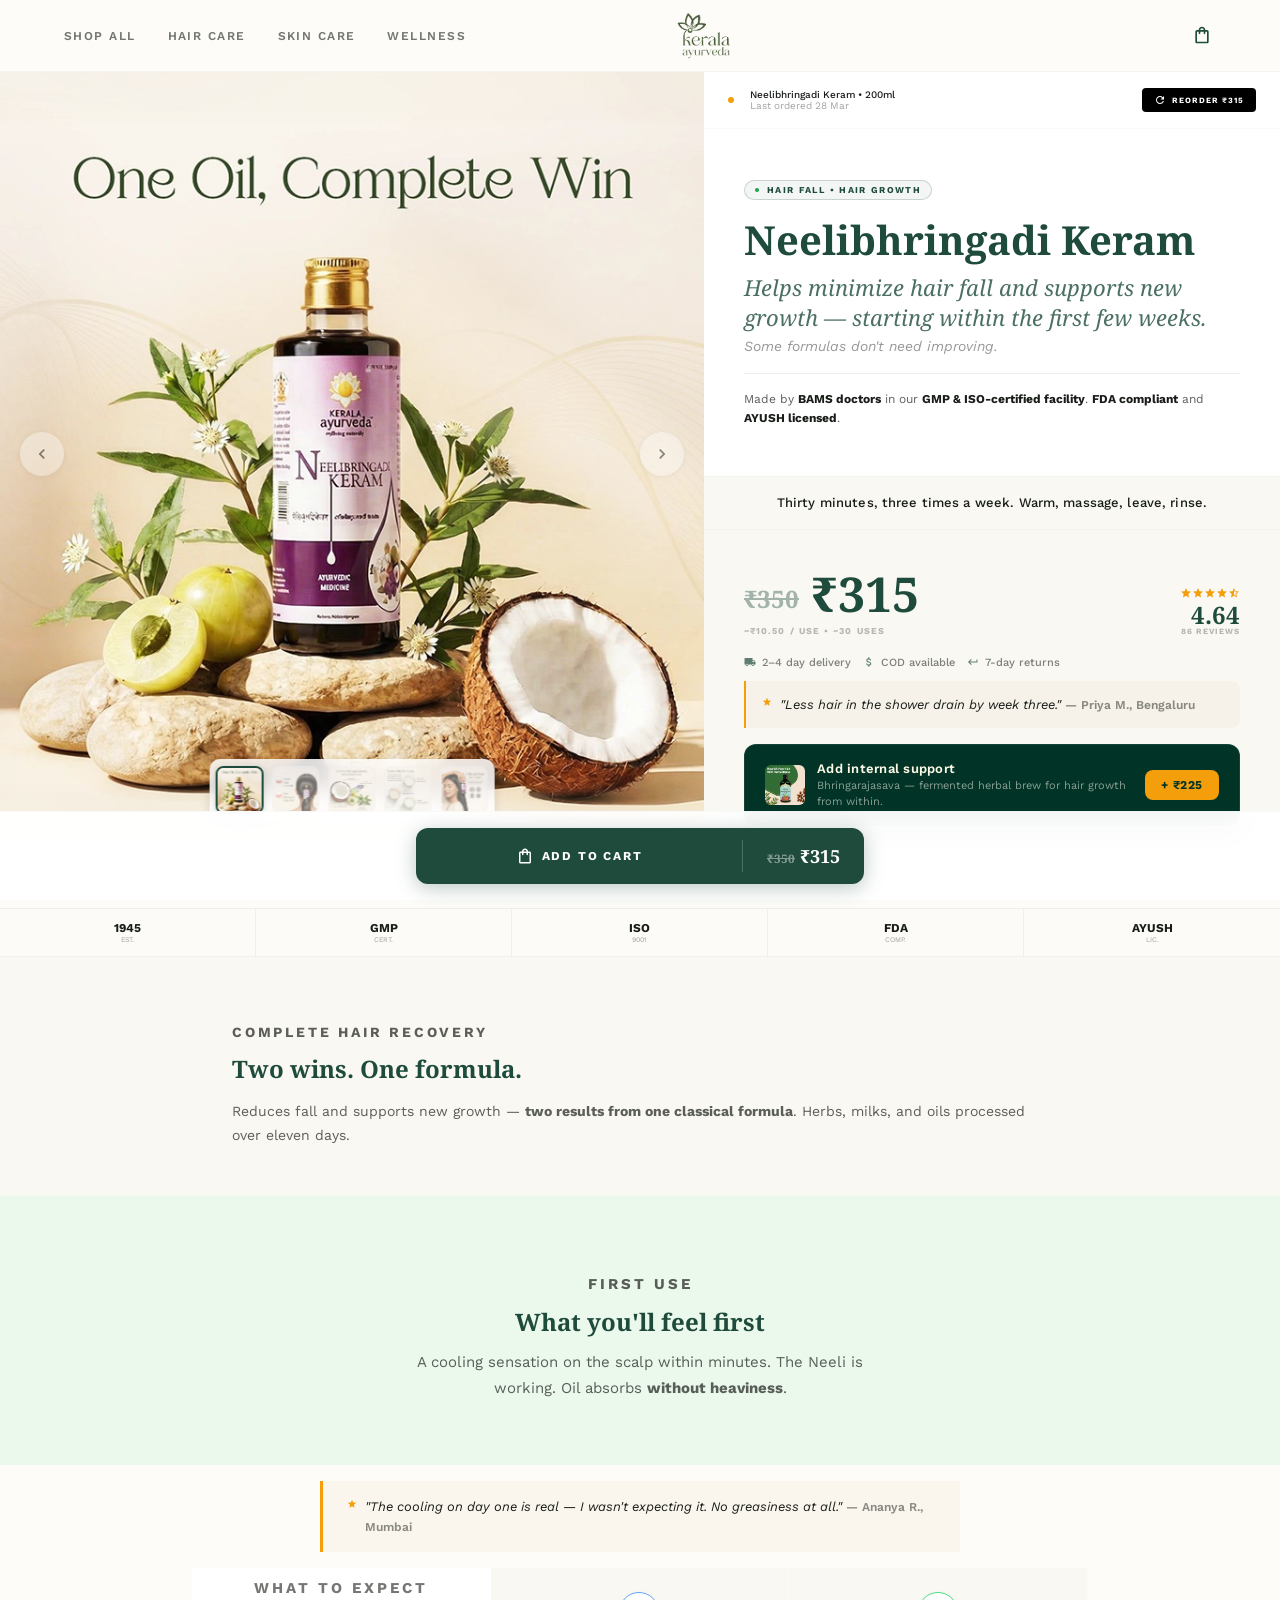
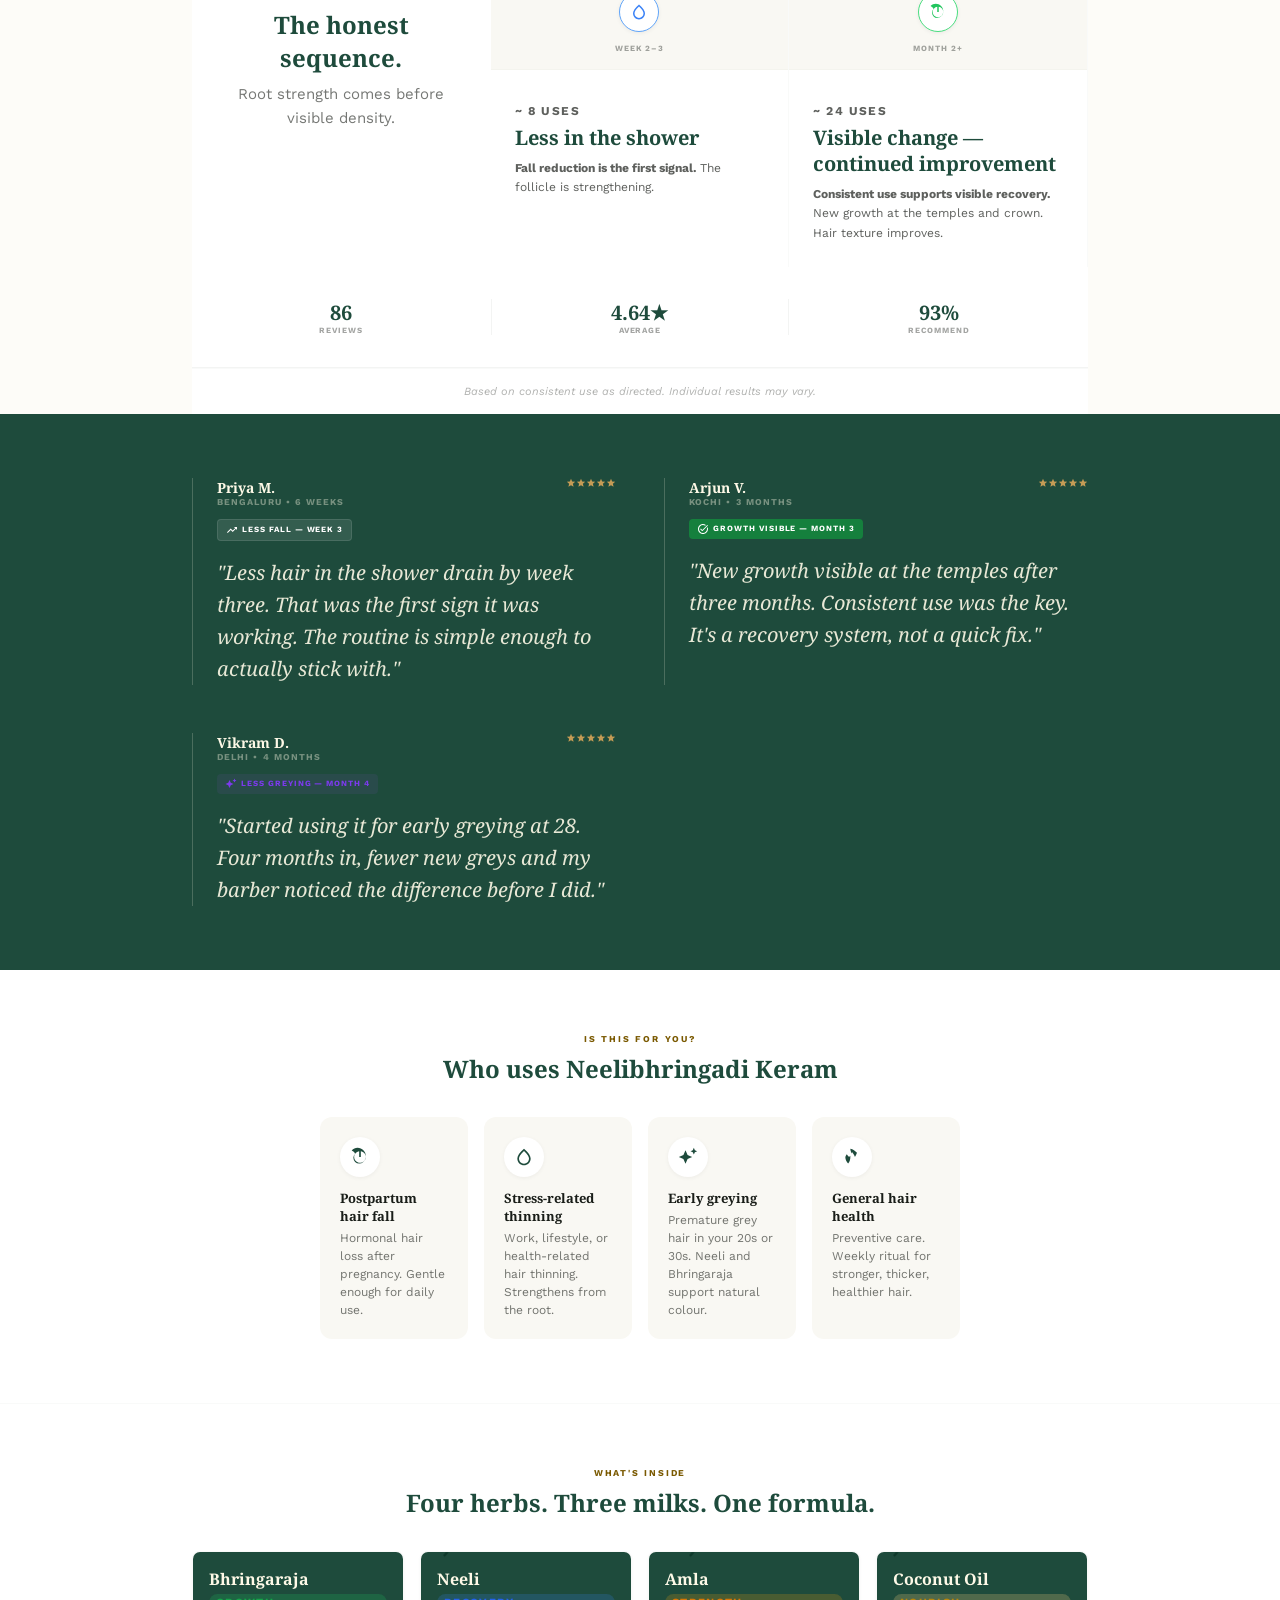
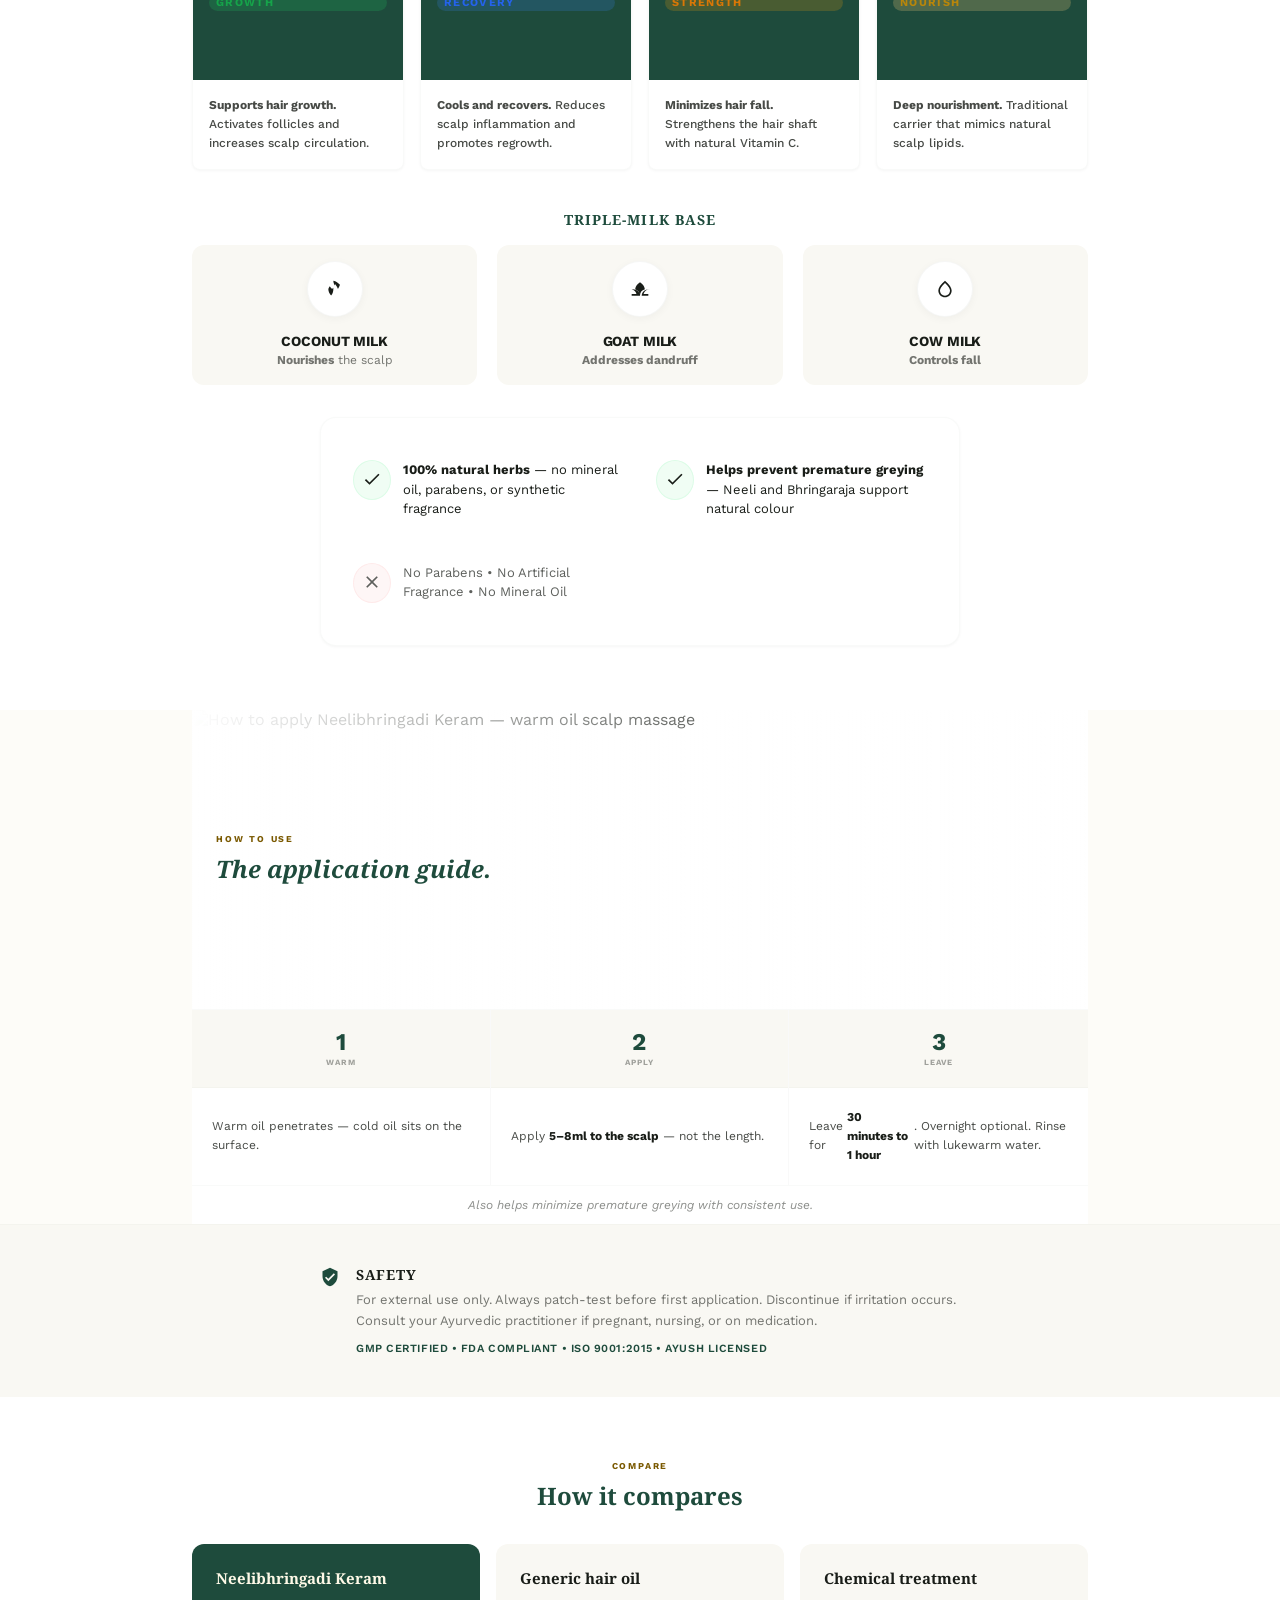
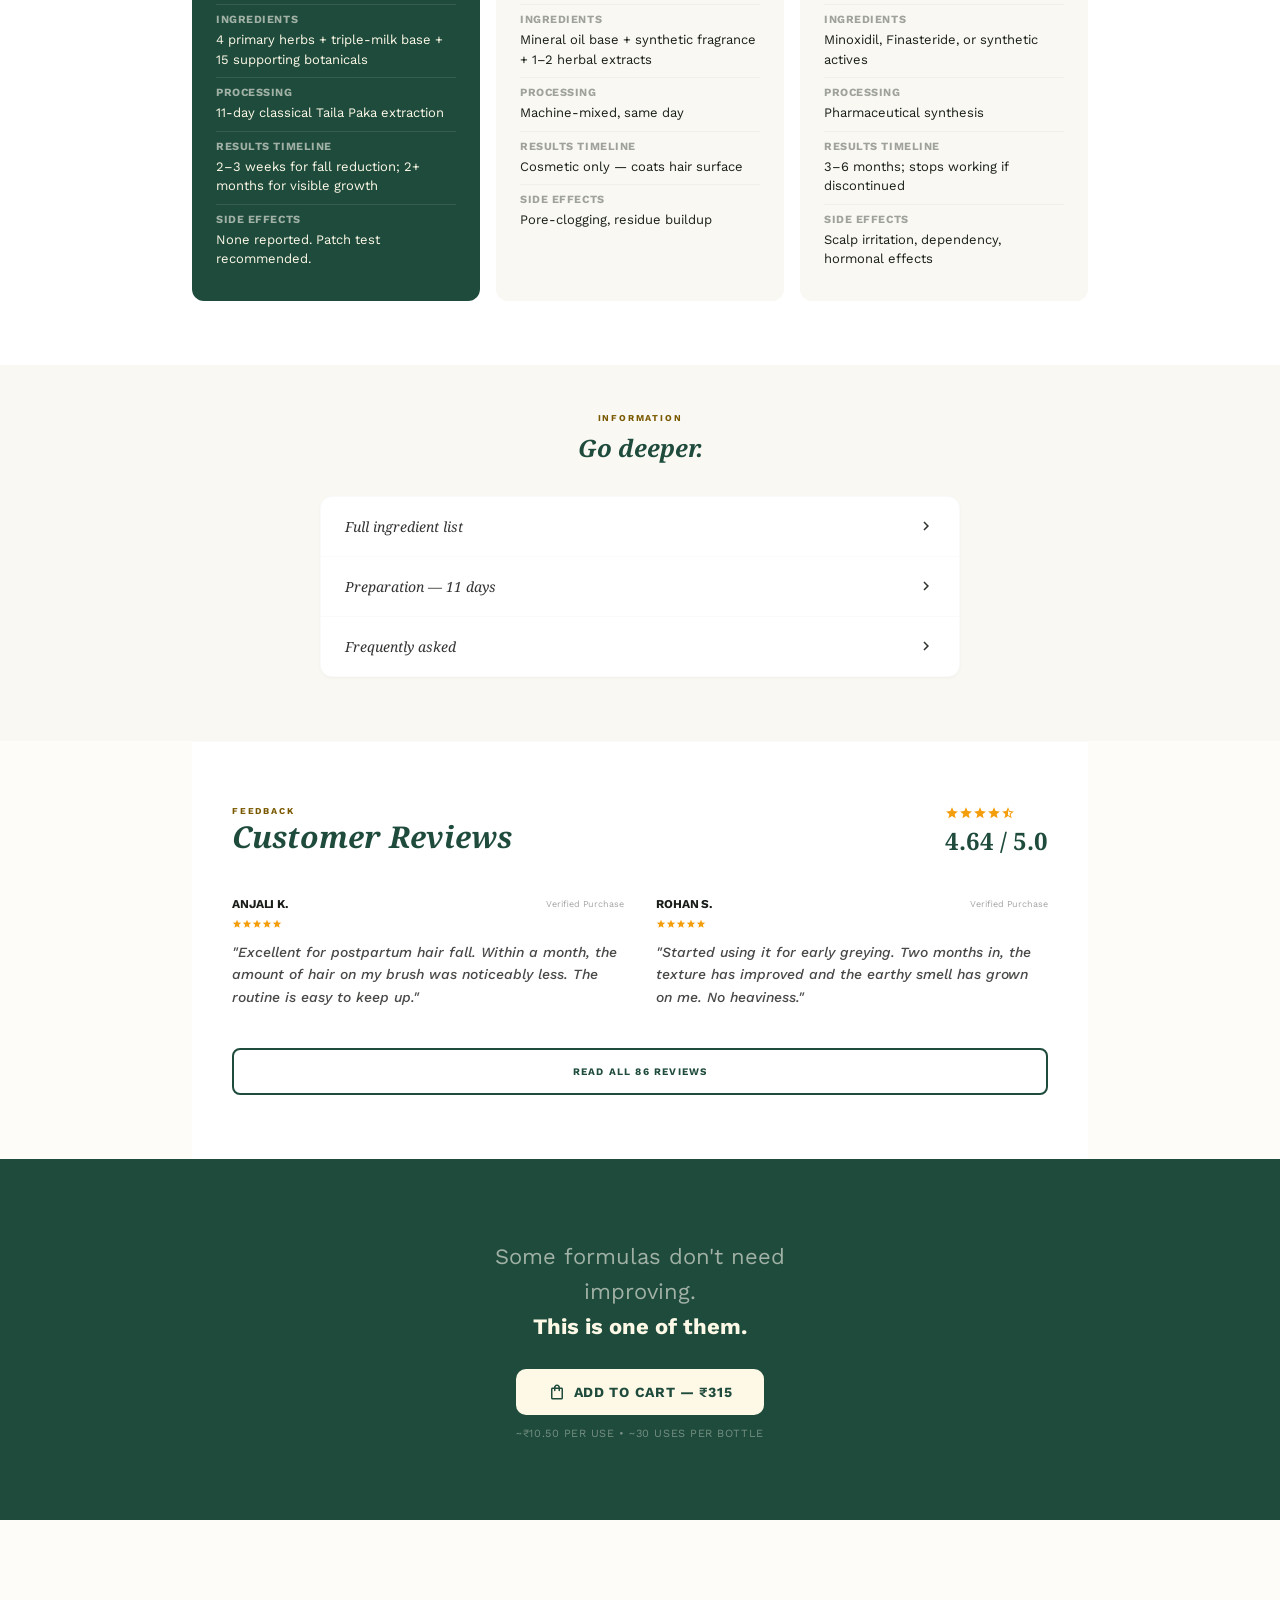
==== commit cd60081c: "v2: Psychology-driven CRO redesign Zone 1: Outcome tagline, usage headline above price, bundle with " ====
--- a/index.html
+++ b/index.html
@@ -218,12 +218,17 @@
           HAIR FALL &bull; HAIR GROWTH
         </div>
         <h1>Neelibhringadi Keram</h1>
-        <p class="product-info__tagline">Some formulas don't need improving.</p>
-        <p class="product-info__loss-frame">Hair follicles weaken with each cycle. Early intervention matters.</p>
+        <p class="product-info__tagline">Helps minimize hair fall and supports new growth — starting within the first few weeks.</p>
+        <p class="product-info__heritage">Some formulas don't need improving.</p>
         <div class="product-info__meta">
           Made by <strong>BAMS doctors</strong> in our <strong>GMP &amp; ISO-certified facility</strong>. <strong>FDA compliant</strong> and <strong>AYUSH licensed</strong>.
         </div>
       </section>
+
+      <!-- Usage Headline (compliance anxiety resolved before price) -->
+      <div class="usage-headline">
+        <p>Thirty minutes, three times a week. Warm, massage, leave, rinse.</p>
+      </div>
 
       <!-- Pricing & Volume -->
       <section class="pricing-section">
@@ -245,7 +250,7 @@
           </a>
         </div>
 
-        <!-- Delivery Badges (P8) -->
+        <!-- Delivery Badges -->
         <div class="delivery-badges">
           <span class="delivery-badge"><svg class="icon icon--sm"><use href="#i-truck"/></svg> 2–4 day delivery</span>
           <span class="delivery-badge"><svg class="icon icon--sm"><use href="#i-cash"/></svg> COD available</span>
@@ -258,18 +263,10 @@
           <p>"Less hair in the shower drain by week three." <span>— Priya M., Bengaluru</span></p>
         </div>
 
-        <div class="ritual-guide">
-          <svg class="icon icon--xl ritual-guide__icon" style="color:var(--amber-500);"><use href="#i-sun"/></svg>
-          <div>
-            <p class="ritual-guide__label">The Ritual Guide</p>
-            <p class="ritual-guide__text">Warm gently. Massage into scalp. Leave 30 min to 1 hour. Rinse with lukewarm water.</p>
-          </div>
-        </div>
-
-        <!-- Bundle Add-on (Cross-sell moved to pricing zone) -->
+        <!-- Bundle Add-on -->
         <div class="bundle-addon">
           <div class="bundle-addon__info">
-            <svg class="icon icon--lg" style="color:var(--cream);"><use href="#i-bar"/></svg>
+            <img class="bundle-addon__img" src="reference-assets/cross-sell-bhringarajasava.png" alt="Bhringarajasava"/>
             <div>
               <p class="bundle-addon__name">Add internal support</p>
               <p class="bundle-addon__desc">Bhringarajasava — fermented herbal brew for hair growth from within.</p>
@@ -294,38 +291,36 @@
     <div class="technical-content">
       <p class="section-label">Complete Hair Recovery</p>
       <h2>Two wins. One formula.</h2>
-      <p><strong>Reduce the fall</strong> <em>and</em> <strong>support new growth</strong> — Neelibhringadi works both sides through a classical Ayurvedic extraction of herbs, milks, and oils processed over <strong>eleven days</strong>.</p>
-    </div>
-  </section>
-
-  <!-- What to Expect -->
-  <section class="expectation-section">
-    <p class="section-label">What to expect</p>
-    <h2>The honest sequence.</h2>
-    <p>Root strength comes before visible density.</p>
-  </section>
-
-  <!-- Timeline -->
+      <p>Reduces fall and supports new growth — <strong>two results from one classical formula</strong>. Herbs, milks, and oils processed over eleven days.</p>
+    </div>
+  </section>
+
+  <!-- Reaction Callout (Z2.3) -->
+  <section class="reaction-callout">
+    <p class="section-label">First use</p>
+    <h2>What you'll feel first</h2>
+    <p>A cooling sensation on the scalp within minutes. The Neeli is working. Oil absorbs <strong>without heaviness</strong>.</p>
+  </section>
+
+  <!-- Sensory Testimonial (Z2.4) -->
+  <div class="sensory-testimonial">
+    <svg class="icon icon--xs" style="color:var(--amber-500);"><use href="#i-star"/></svg>
+    <p>"The cooling on day one is real — I wasn't expecting it. No greasiness at all." <span>— Ananya R., Mumbai</span></p>
+  </div>
+
+  <!-- Timeline (merged with What to Expect) -->
   <section class="timeline-section">
-    <div class="timeline-step">
-      <div class="timeline-step__icon">
-        <div class="timeline-step__circle timeline-step__circle--amber">
-          <svg class="icon icon--md" style="color:#f59e0b;"><use href="#i-sparkle"/></svg>
-        </div>
-        <p class="timeline-step__period">First Night</p>
-      </div>
-      <div class="timeline-step__content">
-        <p class="timeline-step__label timeline-step__label--secondary">First Application</p>
-        <h3>Scalp cools immediately</h3>
-        <p>The Neeli acts immediately. Oil absorbs <strong>without heaviness</strong>.</p>
-      </div>
+    <div class="timeline-header">
+      <p class="section-label">What to expect</p>
+      <h2>The honest sequence.</h2>
+      <p>Root strength comes before visible density.</p>
     </div>
     <div class="timeline-step">
       <div class="timeline-step__icon">
         <div class="timeline-step__circle timeline-step__circle--blue">
           <svg class="icon icon--md" style="color:#3b82f6;"><use href="#i-drop"/></svg>
         </div>
-        <p class="timeline-step__period">Week 2-3</p>
+        <p class="timeline-step__period">Week 2–3</p>
       </div>
       <div class="timeline-step__content">
         <p class="timeline-step__label timeline-step__label--muted">~ 8 USES</p>
@@ -338,12 +333,12 @@
         <div class="timeline-step__circle timeline-step__circle--green">
           <svg class="icon icon--md" style="color:#22c55e;"><use href="#i-eco"/></svg>
         </div>
-        <p class="timeline-step__period">Month 3+</p>
+        <p class="timeline-step__period">Month 2+</p>
       </div>
       <div class="timeline-step__content">
-        <p class="timeline-step__label timeline-step__label--muted">~ 36 USES</p>
-        <h3>Continued improvement — visible change</h3>
-        <p>Three months completes a cycle. <strong>Consistent use supports visible recovery.</strong></p>
+        <p class="timeline-step__label timeline-step__label--muted">~ 24 USES</p>
+        <h3>Visible change — continued improvement</h3>
+        <p><strong>Consistent use supports visible recovery.</strong> New growth at the temples and crown. Hair texture improves.</p>
       </div>
     </div>
     <div class="summary-stats">
@@ -396,15 +391,68 @@
         </div>
         <p class="testimonial__quote">"New growth visible at the temples after three months. Consistent use was the key. It's a recovery system, not a quick fix."</p>
       </div>
-    </div>
-  </section>
-
-  <!-- Ingredient Cards -->
-  <section class="ingredients-section">
+      <div class="testimonial">
+        <div class="testimonial__header">
+          <div>
+            <h4 class="testimonial__name">Vikram D.</h4>
+            <p class="testimonial__meta">Delhi &bull; 4 months</p>
+          </div>
+          <div class="testimonial__stars">
+            <svg class="icon icon--xs" style="color:#C49B55;"><use href="#i-star"/></svg>
+            <svg class="icon icon--xs" style="color:#C49B55;"><use href="#i-star"/></svg>
+            <svg class="icon icon--xs" style="color:#C49B55;"><use href="#i-star"/></svg>
+            <svg class="icon icon--xs" style="color:#C49B55;"><use href="#i-star"/></svg>
+            <svg class="icon icon--xs" style="color:#C49B55;"><use href="#i-star"/></svg>
+          </div>
+        </div>
+        <div class="testimonial__badge testimonial__badge--greying">
+          <svg class="icon icon--sm"><use href="#i-sparkle"/></svg> Less Greying — Month 4
+        </div>
+        <p class="testimonial__quote">"Started using it for early greying at 28. Four months in, fewer new greys and my barber noticed the difference before I did."</p>
+      </div>
+    </div>
+  </section>
+
+  <!-- Who It's For (CRO #6) -->
+  <section class="persona-section">
+    <p class="section-label">Is this for you?</p>
+    <h2>Who uses Neelibhringadi Keram</h2>
+    <div class="persona-tiles">
+      <div class="persona-tile">
+        <div class="persona-tile__icon"><svg class="icon icon--lg"><use href="#i-eco"/></svg></div>
+        <h4>Postpartum hair fall</h4>
+        <p>Hormonal hair loss after pregnancy. Gentle enough for daily use.</p>
+      </div>
+      <div class="persona-tile">
+        <div class="persona-tile__icon"><svg class="icon icon--lg"><use href="#i-drop"/></svg></div>
+        <h4>Stress-related thinning</h4>
+        <p>Work, lifestyle, or health-related hair thinning. Strengthens from the root.</p>
+      </div>
+      <div class="persona-tile">
+        <div class="persona-tile__icon"><svg class="icon icon--lg"><use href="#i-sparkle"/></svg></div>
+        <h4>Early greying</h4>
+        <p>Premature grey hair in your 20s or 30s. Neeli and Bhringaraja support natural colour.</p>
+      </div>
+      <div class="persona-tile">
+        <div class="persona-tile__icon"><svg class="icon icon--lg"><use href="#i-spa"/></svg></div>
+        <h4>General hair health</h4>
+        <p>Preventive care. Weekly ritual for stronger, thicker, healthier hair.</p>
+      </div>
+    </div>
+  </section>
+
+  <!-- What's Inside (consolidated) -->
+  <section class="whats-inside-section">
+    <div class="whats-inside-header">
+      <p class="section-label">What's inside</p>
+      <h2>Four herbs. Three milks. One formula.</h2>
+    </div>
+
+    <!-- Ingredient Cards -->
     <div class="ingredients-grid">
       <div class="ingredient-card">
         <div class="ingredient-card__image">
-          <img alt="Bhringaraja herb used in Neelibhringadi Keram" loading="lazy" style="object-position:80% 95%;" src="https://cdn.shopify.com/s/files/1/0896/2500/2297/files/3_2637a218-fecd-4088-a108-f2ed456d9863.webp"/>
+          <img alt="Bhringaraja (Eclipta alba)" loading="lazy" style="object-position:80% 95%;" src="https://cdn.shopify.com/s/files/1/0896/2500/2297/files/3_2637a218-fecd-4088-a108-f2ed456d9863.webp"/>
           <div class="ingredient-card__image-content">
             <h3>Bhringaraja</h3>
             <p class="ingredient-role ingredient-role--growth">Growth</p>
@@ -412,15 +460,11 @@
         </div>
         <div class="ingredient-card__body">
           <p><strong>Supports hair growth.</strong> Activates follicles and increases scalp circulation.</p>
-          <div class="ingredient-card__footer">
-            <p class="ingredient-card__origin">Kerala farms</p>
-            <button class="ingredient-more">+ MORE</button>
-          </div>
         </div>
       </div>
       <div class="ingredient-card">
         <div class="ingredient-card__image">
-          <img alt="Neeli (Indigofera tinctoria) — key ingredient in Neelibhringadi Keram" loading="lazy" style="object-position:85% 30%;" src="https://cdn.shopify.com/s/files/1/0896/2500/2297/files/3_2637a218-fecd-4088-a108-f2ed456d9863.webp"/>
+          <img alt="Neeli (Indigofera tinctoria)" loading="lazy" style="object-position:85% 30%;" src="https://cdn.shopify.com/s/files/1/0896/2500/2297/files/3_2637a218-fecd-4088-a108-f2ed456d9863.webp"/>
           <div class="ingredient-card__image-content">
             <h3>Neeli</h3>
             <p class="ingredient-role ingredient-role--recovery">Recovery</p>
@@ -428,15 +472,11 @@
         </div>
         <div class="ingredient-card__body">
           <p><strong>Cools and recovers.</strong> Reduces scalp inflammation and promotes regrowth.</p>
-          <div class="ingredient-card__footer">
-            <p class="ingredient-card__origin">Western Ghats</p>
-            <button class="ingredient-more">+ MORE</button>
-          </div>
         </div>
       </div>
       <div class="ingredient-card">
         <div class="ingredient-card__image">
-          <img alt="Amla (Indian gooseberry) in Neelibhringadi Keram hair oil" loading="lazy" style="object-position:35% 60%;" src="https://cdn.shopify.com/s/files/1/0896/2500/2297/files/3_2637a218-fecd-4088-a108-f2ed456d9863.webp"/>
+          <img alt="Amla (Emblica officinalis)" loading="lazy" style="object-position:35% 60%;" src="https://cdn.shopify.com/s/files/1/0896/2500/2297/files/3_2637a218-fecd-4088-a108-f2ed456d9863.webp"/>
           <div class="ingredient-card__image-content">
             <h3>Amla</h3>
             <p class="ingredient-role ingredient-role--strength">Strength</p>
@@ -444,15 +484,11 @@
         </div>
         <div class="ingredient-card__body">
           <p><strong>Minimizes hair fall.</strong> Strengthens the hair shaft with natural Vitamin C.</p>
-          <div class="ingredient-card__footer">
-            <p class="ingredient-card__origin">Kerala farms &bull; Kottakkal</p>
-            <button class="ingredient-more">+ MORE</button>
-          </div>
         </div>
       </div>
       <div class="ingredient-card">
         <div class="ingredient-card__image">
-          <img alt="Coconut oil base used in Neelibhringadi Keram formulation" loading="lazy" style="object-position:20% 25%;" src="https://cdn.shopify.com/s/files/1/0896/2500/2297/files/3_2637a218-fecd-4088-a108-f2ed456d9863.webp"/>
+          <img alt="Coconut Oil (Cocos nucifera)" loading="lazy" style="object-position:20% 25%;" src="https://cdn.shopify.com/s/files/1/0896/2500/2297/files/3_2637a218-fecd-4088-a108-f2ed456d9863.webp"/>
           <div class="ingredient-card__image-content">
             <h3>Coconut Oil</h3>
             <p class="ingredient-role ingredient-role--nourish">Nourish</p>
@@ -460,97 +496,51 @@
         </div>
         <div class="ingredient-card__body">
           <p><strong>Deep nourishment.</strong> Traditional carrier that mimics natural scalp lipids.</p>
-          <div class="ingredient-card__footer">
-            <p class="ingredient-card__origin">Kerala coast</p>
-            <button class="ingredient-more">+ MORE</button>
-          </div>
-        </div>
-      </div>
-    </div>
-  </section>
-
-  <!-- Triple-Milk Formula -->
-  <section class="triple-milk-section">
-    <p class="section-label">The secret base</p>
-    <h2>Three milks. One complete formula.</h2>
-    <p>Three nourishing milks work together for a healthier scalp and stronger, smoother hair.</p>
-    <div class="triple-milk-grid">
-      <div class="milk-item">
-        <div class="milk-item__icon"><svg class="icon icon--lg"><use href="#i-spa"/></svg></div>
-        <div>
-          <p class="milk-item__name">Coconut Milk</p>
-          <p class="milk-item__desc"><strong>Nourishes and moisturizes</strong> the scalp.</p>
-        </div>
-      </div>
-      <div class="milk-item">
-        <div class="milk-item__icon"><svg class="icon icon--lg"><use href="#i-grass"/></svg></div>
-        <div>
-          <p class="milk-item__name">Goat Milk</p>
-          <p class="milk-item__desc"><strong>Addresses dandruff</strong> and improves hair texture.</p>
-        </div>
-      </div>
-      <div class="milk-item">
-        <div class="milk-item__icon"><svg class="icon icon--lg"><use href="#i-drop"/></svg></div>
-        <div>
-          <p class="milk-item__name">Cow Milk</p>
-          <p class="milk-item__desc"><strong>Controls hair fall</strong> and promotes hair growth.</p>
-        </div>
-      </div>
-    </div>
-  </section>
-
-  <!-- What's In It -->
-  <section class="whats-in-section">
-    <div class="whats-in-section__header">
-      <p class="section-label">Is it right for you?</p>
-      <h2>What's in it.<br class="mobile-br"/> What isn't.</h2>
-    </div>
+        </div>
+      </div>
+    </div>
+
+    <!-- Triple-Milk Base -->
+    <div class="triple-milk-strip">
+      <h3>Triple-Milk Base</h3>
+      <div class="triple-milk-grid">
+        <div class="milk-item">
+          <div class="milk-item__icon"><svg class="icon icon--lg"><use href="#i-spa"/></svg></div>
+          <div>
+            <p class="milk-item__name">Coconut Milk</p>
+            <p class="milk-item__desc"><strong>Nourishes</strong> the scalp</p>
+          </div>
+        </div>
+        <div class="milk-item">
+          <div class="milk-item__icon"><svg class="icon icon--lg"><use href="#i-grass"/></svg></div>
+          <div>
+            <p class="milk-item__name">Goat Milk</p>
+            <p class="milk-item__desc"><strong>Addresses dandruff</strong></p>
+          </div>
+        </div>
+        <div class="milk-item">
+          <div class="milk-item__icon"><svg class="icon icon--lg"><use href="#i-drop"/></svg></div>
+          <div>
+            <p class="milk-item__name">Cow Milk</p>
+            <p class="milk-item__desc"><strong>Controls fall</strong></p>
+          </div>
+        </div>
+      </div>
+    </div>
+
+    <!-- What's In / What Isn't -->
     <div class="whats-in-card">
-      <div class="whats-in-yes-col">
-        <div class="whats-in-item">
-          <div class="whats-in-icon whats-in-icon--yes"><svg class="icon icon--lg"><use href="#i-check"/></svg></div>
-          <div>
-            <p class="whats-in-item__title">100% natural herbs</p>
-            <p class="whats-in-item__desc">No mineral oil, parabens, or synthetic fragrance. Pure botanical extraction.</p>
-          </div>
-        </div>
-        <div class="whats-in-item">
-          <div class="whats-in-icon whats-in-icon--yes"><svg class="icon icon--lg"><use href="#i-check"/></svg></div>
-          <div>
-            <p class="whats-in-item__title">Triple-Milk &amp; Sesame Oil Base</p>
-            <p class="whats-in-item__desc">Coconut, goat, and cow milk in a sesame oil carrier. Deeply penetrative.</p>
-          </div>
-        </div>
-        <div class="whats-in-item">
-          <div class="whats-in-icon whats-in-icon--yes"><svg class="icon icon--lg"><use href="#i-check"/></svg></div>
-          <div>
-            <p class="whats-in-item__title">Helps prevent premature greying</p>
-            <p class="whats-in-item__desc">Neeli and Bhringaraja work together to support natural hair colour.</p>
-          </div>
-        </div>
-      </div>
-      <div class="whats-in-divider"></div>
-      <div class="whats-in-no-col">
-        <div class="whats-in-item whats-in-no">
-          <div class="whats-in-icon whats-in-icon--no"><svg class="icon icon--lg"><use href="#i-x"/></svg></div>
-          <div>
-            <p class="whats-in-item__title">No Parabens</p>
-            <p class="whats-in-item__desc">We use natural antioxidants to preserve the formula.</p>
-          </div>
-        </div>
-        <div class="whats-in-item whats-in-no">
-          <div class="whats-in-icon whats-in-icon--no"><svg class="icon icon--lg"><use href="#i-x"/></svg></div>
-          <div>
-            <p class="whats-in-item__title">No Artificial Fragrance</p>
-            <p class="whats-in-item__desc">The scent is purely from herbs and the carrier oil.</p>
-          </div>
-        </div>
-      </div>
-    </div>
-    <div class="patch-test-badge">
-      <div class="patch-test-badge__inner">
-        <svg class="icon icon--sm" style="color:var(--amber-700);"><use href="#i-info"/></svg>
-        <p>Always patch test first</p>
+      <div class="whats-in-item">
+        <div class="whats-in-icon whats-in-icon--yes"><svg class="icon icon--lg"><use href="#i-check"/></svg></div>
+        <p><strong>100% natural herbs</strong> — no mineral oil, parabens, or synthetic fragrance</p>
+      </div>
+      <div class="whats-in-item">
+        <div class="whats-in-icon whats-in-icon--yes"><svg class="icon icon--lg"><use href="#i-check"/></svg></div>
+        <p><strong>Helps prevent premature greying</strong> — Neeli and Bhringaraja support natural colour</p>
+      </div>
+      <div class="whats-in-item whats-in-no">
+        <div class="whats-in-icon whats-in-icon--no"><svg class="icon icon--lg"><use href="#i-x"/></svg></div>
+        <p>No Parabens &bull; No Artificial Fragrance &bull; No Mineral Oil</p>
       </div>
     </div>
   </section>
@@ -576,7 +566,49 @@
       </div>
       <div class="application-step">
         <div class="application-step__number"><p>3</p><span>LEAVE</span></div>
-        <div class="application-step__text">Leave for <strong>30 minutes to 1 hour</strong>. Rinse with lukewarm water.</div>
+        <div class="application-step__text">Leave for <strong>30 minutes to 1 hour</strong>. Overnight optional. Rinse with lukewarm water.</div>
+      </div>
+    </div>
+    <p class="application-note">Also helps minimize premature greying with consistent use.</p>
+  </section>
+
+  <!-- Safety (inline, not behind accordion) -->
+  <section class="safety-section">
+    <div class="safety-content">
+      <svg class="icon icon--lg" style="color:var(--primary);"><use href="#i-shield"/></svg>
+      <div>
+        <h3>Safety</h3>
+        <p>For external use only. Always patch-test before first application. Discontinue if irritation occurs. Consult your Ayurvedic practitioner if pregnant, nursing, or on medication.</p>
+        <p class="safety-certs">GMP Certified &bull; FDA Compliant &bull; ISO 9001:2015 &bull; AYUSH Licensed</p>
+      </div>
+    </div>
+  </section>
+
+  <!-- How It Compares (CRO #9) -->
+  <section class="comparison-section">
+    <p class="section-label">Compare</p>
+    <h2>How it compares</h2>
+    <div class="comparison-table">
+      <div class="comparison-col comparison-col--highlight">
+        <h4>Neelibhringadi Keram</h4>
+        <div class="comparison-row"><strong>Ingredients</strong><p>4 primary herbs + triple-milk base + 15 supporting botanicals</p></div>
+        <div class="comparison-row"><strong>Processing</strong><p>11-day classical Taila Paka extraction</p></div>
+        <div class="comparison-row"><strong>Results timeline</strong><p>2–3 weeks for fall reduction; 2+ months for visible growth</p></div>
+        <div class="comparison-row"><strong>Side effects</strong><p>None reported. Patch test recommended.</p></div>
+      </div>
+      <div class="comparison-col">
+        <h4>Generic hair oil</h4>
+        <div class="comparison-row"><strong>Ingredients</strong><p>Mineral oil base + synthetic fragrance + 1–2 herbal extracts</p></div>
+        <div class="comparison-row"><strong>Processing</strong><p>Machine-mixed, same day</p></div>
+        <div class="comparison-row"><strong>Results timeline</strong><p>Cosmetic only — coats hair surface</p></div>
+        <div class="comparison-row"><strong>Side effects</strong><p>Pore-clogging, residue buildup</p></div>
+      </div>
+      <div class="comparison-col">
+        <h4>Chemical treatment</h4>
+        <div class="comparison-row"><strong>Ingredients</strong><p>Minoxidil, Finasteride, or synthetic actives</p></div>
+        <div class="comparison-row"><strong>Processing</strong><p>Pharmaceutical synthesis</p></div>
+        <div class="comparison-row"><strong>Results timeline</strong><p>3–6 months; stops working if discontinued</p></div>
+        <div class="comparison-row"><strong>Side effects</strong><p>Scalp irritation, dependency, hormonal effects</p></div>
       </div>
     </div>
   </section>
@@ -595,11 +627,11 @@
         </button>
         <div class="accordion-content">
           <div class="accordion-content__inner">
-            <p><strong>Base:</strong> Sesame oil (Sesamum indicum)</p>
-            <p style="margin-top:0.5rem;"><strong>Primary herbs:</strong> Neeli (Indigofera tinctoria), Bhringaraja (Eclipta alba), Amla (Emblica officinalis)</p>
-            <p style="margin-top:0.5rem;"><strong>Milk base:</strong> Coconut milk, Goat milk, Cow milk</p>
-            <p style="margin-top:0.5rem;"><strong>Supporting herbs:</strong> Coconut oil, Manjishtha, Yashtimadhu, Haritaki, Vibhitaki, Jatamansi, Padmaka, Sariva, Nilotpala, Durva, Gunjamoola, Priyangu, Anjana, and Lauha bhasma.</p>
-            <p style="margin-top:0.5rem;">Processed over 11 days using traditional Taila Paka Vidhi.</p>
+            <p><strong>Oil base:</strong> Sesame oil (<em>Sesamum indicum</em>), Coconut oil (<em>Cocos nucifera</em>)</p>
+            <p style="margin-top:0.5rem;"><strong>Primary herbs:</strong> Neeli (<em>Indigofera tinctoria</em>), Bhringaraja (<em>Eclipta alba</em>), Amla (<em>Emblica officinalis</em>)</p>
+            <p style="margin-top:0.5rem;"><strong>Triple-milk base:</strong> Coconut milk, Goat milk, Cow milk — a genuine differentiator in Ayurvedic hair oil formulation</p>
+            <p style="margin-top:0.5rem;"><strong>Supporting herbs:</strong> Manjishtha (<em>Rubia cordifolia</em>), Yashtimadhu (<em>Glycyrrhiza glabra</em>), Haritaki (<em>Terminalia chebula</em>), Vibhitaki (<em>Terminalia bellirica</em>), Jatamansi (<em>Nardostachys jatamansi</em>), Padmaka (<em>Prunus cerasoides</em>), Sariva (<em>Hemidesmus indicus</em>), Nilotpala, Durva, Gunjamoola, Priyangu, Anjana, and Lauha bhasma.</p>
+            <p style="margin-top:0.5rem;">Processed over 11 days using traditional Taila Paka Vidhi (classical oil preparation method).</p>
           </div>
         </div>
       </div>
@@ -616,27 +648,15 @@
       </div>
       <div class="accordion-item">
         <button class="accordion-trigger" onclick="toggleAccordion(this)">
-          <span>Safety & Interactions</span>
-          <svg class="icon icon--md"><use href="#i-chevron"/></svg>
-        </button>
-        <div class="accordion-content">
-          <div class="accordion-content__inner">
-            <p>For external use only. Always patch-test on a small area before full application. Discontinue if irritation occurs. Avoid contact with eyes. Consult your Ayurvedic practitioner if pregnant, nursing, or on medication. Store in a cool, dry place away from direct sunlight.</p>
-            <p style="margin-top:0.5rem;">GMP Certified &bull; FDA Compliant &bull; ISO 9001:2015 &bull; AYUSH Licensed</p>
-          </div>
-        </div>
-      </div>
-      <div class="accordion-item">
-        <button class="accordion-trigger" onclick="toggleAccordion(this)">
           <span>Frequently asked</span>
           <svg class="icon icon--md"><use href="#i-chevron"/></svg>
         </button>
         <div class="accordion-content">
           <div class="accordion-content__inner">
-            <p><strong>How do I use it?</strong><br/>Warm gently, massage onto the scalp, and leave for 30 minutes to 1 hour. Rinse with lukewarm water. Simple enough to do weekly.</p>
-            <p style="margin-top:0.75rem;"><strong>When will I see results?</strong><br/>Reduced hair fall is typically noticed within 2–3 weeks. Visible improvement in growth and texture requires 3+ months of consistent use. Recovery is a process, not a single event.</p>
+            <p><strong>When will I see results?</strong><br/>Reduced hair fall is typically noticed within 2–3 weeks. Visible improvement in growth and texture requires 2+ months of consistent use. Recovery is a process, not a single event.</p>
             <p style="margin-top:0.75rem;"><strong>Does it help with greying?</strong><br/>Yes. Neeli and Bhringaraja are traditionally used to help minimise premature greying and support natural hair colour.</p>
             <p style="margin-top:0.75rem;"><strong>Can I use it on coloured hair?</strong><br/>Yes. The formula is gentle. It may slightly darken hair over extended use due to the Bhringaraja and Neeli content.</p>
+            <p style="margin-top:0.75rem;"><strong>Is it safe during pregnancy?</strong><br/>Consult your Ayurvedic practitioner or doctor before use during pregnancy or nursing. The formula is for external use only.</p>
           </div>
         </div>
       </div>
@@ -694,9 +714,14 @@
     </div>
   </section>
 
-  <!-- Closing Narrative (Peak-End Rule) -->
-  <section class="closing-narrative">
-    <p class="closing-narrative__text">Some formulas don't need improving.<br/><strong>This is one of them.</strong></p>
+  <!-- Closing CTA + Narrative (Peak-End Rule) -->
+  <section class="closing-cta">
+    <p class="closing-cta__text">Some formulas don't need improving.<br/><strong>This is one of them.</strong></p>
+    <button class="closing-cta__btn" onclick="addToCart()">
+      <svg class="icon icon--md"><use href="#i-bag"/></svg>
+      ADD TO CART — ₹315
+    </button>
+    <p class="closing-cta__per-use">~₹10.50 per use &bull; ~30 uses per bottle</p>
   </section>
 </main>
 
--- a/styles.css
+++ b/styles.css
@@ -1258,11 +1258,12 @@
     color: rgba(25,29,24,0.5); font-size: 0.75rem;
   }
 
-  /* Change 3: Loss-framing line */
-  .product-info__loss-frame {
-    font-size: 0.8125rem; line-height: 1.5;
-    color: rgba(25,29,24,0.55); margin-top: 0.5rem;
-    font-style: italic; letter-spacing: 0.01em;
+  /* V2: Heritage line (replaces loss-frame) */
+  .product-info__heritage {
+    font-family: var(--font-heading);
+    font-size: 0.875rem; line-height: 1.5;
+    color: rgba(25,29,24,0.45); margin-top: 0.25rem;
+    font-style: italic;
   }
 
   /* Change 4: Color-coded ingredient role pills */
@@ -1344,3 +1345,288 @@
   .closing-narrative__text strong {
     color: var(--cream); font-weight: 700;
   }
+
+  /* ═══════ V2 CRO COMPONENTS ═══════ */
+
+  /* Usage headline above price */
+  .usage-headline {
+    padding: 0.875rem 1.5rem;
+    background: var(--beige);
+    border-top: 1px solid rgba(192,200,195,0.1);
+    border-bottom: 1px solid rgba(192,200,195,0.1);
+  }
+  .usage-headline p {
+    font-size: 0.8125rem; line-height: 1.5;
+    color: var(--on-surface); font-weight: 500;
+    letter-spacing: 0.01em; text-align: center;
+  }
+
+  /* Reaction callout */
+  .reaction-callout {
+    background: rgba(34,197,94,0.08);
+    padding: 3rem 1.5rem; text-align: center;
+  }
+  .reaction-callout h2 {
+    font-size: 1.5rem; font-weight: 700;
+    color: var(--primary); margin-top: 0.5rem;
+  }
+  .reaction-callout > p {
+    font-size: 0.9375rem; line-height: 1.7;
+    color: rgba(25,29,24,0.7); max-width: 28rem;
+    margin: 0.75rem auto 0;
+  }
+
+  /* Sensory testimonial */
+  .sensory-testimonial {
+    display: flex; align-items: flex-start; gap: 0.5rem;
+    padding: 1rem 1.5rem;
+    background: rgba(196,155,85,0.06);
+    border-left: 3px solid var(--amber-500);
+    max-width: 40rem; margin: 0 auto;
+  }
+  .sensory-testimonial svg { flex-shrink: 0; margin-top: 0.125rem; }
+  .sensory-testimonial p {
+    font-size: 0.8125rem; line-height: 1.5;
+    color: var(--on-surface); font-style: italic;
+  }
+  .sensory-testimonial span {
+    font-style: normal; font-weight: 600;
+    color: rgba(25,29,24,0.5); font-size: 0.75rem;
+  }
+
+  /* Timeline header (merged) */
+  .timeline-header {
+    text-align: center; padding: 0 1.5rem;
+    margin-bottom: 2rem;
+  }
+  .timeline-header h2 {
+    font-size: 1.5rem; font-weight: 700;
+    color: var(--primary); margin-top: 0.5rem;
+  }
+  .timeline-header > p {
+    font-size: 0.9375rem; line-height: 1.6;
+    color: rgba(25,29,24,0.6); margin-top: 0.5rem;
+  }
+
+  /* Persona tiles */
+  .persona-section {
+    padding: 4rem 1.5rem; text-align: center;
+    background: white;
+  }
+  .persona-section h2 {
+    font-size: 1.5rem; font-weight: 700;
+    color: var(--primary); margin-top: 0.5rem;
+  }
+  .persona-tiles {
+    display: grid; grid-template-columns: 1fr 1fr;
+    gap: 1rem; margin-top: 2rem;
+    max-width: 40rem; margin-left: auto; margin-right: auto;
+  }
+  .persona-tile {
+    background: var(--beige); padding: 1.25rem;
+    border-radius: 0.75rem; text-align: left;
+  }
+  .persona-tile__icon {
+    width: 2.5rem; height: 2.5rem; border-radius: 50%;
+    background: white; display: flex;
+    align-items: center; justify-content: center;
+    margin-bottom: 0.75rem;
+    box-shadow: 0 1px 4px rgba(0,0,0,0.05);
+  }
+  .persona-tile__icon svg { color: var(--primary); }
+  .persona-tile h4 {
+    font-size: 0.8125rem; font-weight: 700;
+    color: var(--on-surface); margin-bottom: 0.25rem;
+  }
+  .persona-tile p {
+    font-size: 0.75rem; line-height: 1.5;
+    color: rgba(25,29,24,0.6);
+  }
+
+  /* Consolidated "What's Inside" section */
+  .whats-inside-section {
+    padding: 4rem 1.5rem;
+    background: white;
+    border-top: 1px solid rgba(192,200,195,0.1);
+  }
+  .whats-inside-header {
+    text-align: center; margin-bottom: 2rem;
+  }
+  .whats-inside-header h2 {
+    font-size: 1.5rem; font-weight: 700;
+    color: var(--primary); margin-top: 0.5rem;
+  }
+
+  /* Triple-milk strip (within consolidated section) */
+  .triple-milk-strip {
+    margin-top: 2.5rem; text-align: center;
+  }
+  .triple-milk-strip h3 {
+    font-size: 0.875rem; font-weight: 700;
+    text-transform: uppercase; letter-spacing: 0.08em;
+    color: var(--primary); margin-bottom: 1rem;
+  }
+  .triple-milk-strip .triple-milk-grid {
+    margin-top: 1rem;
+  }
+  .triple-milk-strip .milk-item {
+    padding: 1rem 1.25rem;
+  }
+
+  /* What's in/isn't (simplified within consolidated section) */
+  .whats-inside-section .whats-in-card {
+    margin-top: 2rem; max-width: 40rem;
+    margin-left: auto; margin-right: auto;
+  }
+  .whats-inside-section .whats-in-item {
+    display: flex; align-items: flex-start; gap: 0.75rem;
+    padding: 0.625rem 0;
+  }
+  .whats-inside-section .whats-in-item p {
+    font-size: 0.8125rem; line-height: 1.5;
+    color: var(--on-surface);
+  }
+
+  /* Application note */
+  .application-note {
+    font-size: 0.75rem; color: rgba(25,29,24,0.5);
+    text-align: center; padding: 0.75rem 1.5rem;
+    font-style: italic;
+  }
+
+  /* Safety section (inline) */
+  .safety-section {
+    padding: 2rem 1.5rem;
+    background: var(--beige);
+    border-top: 1px solid rgba(192,200,195,0.1);
+  }
+  .safety-content {
+    display: flex; align-items: flex-start; gap: 1rem;
+    max-width: 40rem; margin: 0 auto;
+  }
+  .safety-content svg { flex-shrink: 0; margin-top: 0.125rem; }
+  .safety-content h3 {
+    font-size: 0.875rem; font-weight: 700;
+    color: var(--on-surface); margin-bottom: 0.375rem;
+    text-transform: uppercase; letter-spacing: 0.05em;
+  }
+  .safety-content p {
+    font-size: 0.8125rem; line-height: 1.6;
+    color: rgba(25,29,24,0.6);
+  }
+  .safety-certs {
+    margin-top: 0.5rem; font-weight: 600;
+    font-size: 0.6875rem !important;
+    text-transform: uppercase; letter-spacing: 0.05em;
+    color: var(--primary) !important;
+  }
+
+  /* Comparison table */
+  .comparison-section {
+    padding: 4rem 1.5rem; text-align: center;
+    background: white;
+  }
+  .comparison-section h2 {
+    font-size: 1.5rem; font-weight: 700;
+    color: var(--primary); margin-top: 0.5rem;
+  }
+  .comparison-table {
+    display: grid; grid-template-columns: 1fr;
+    gap: 1rem; margin-top: 2rem;
+    max-width: 56rem; margin-left: auto; margin-right: auto;
+  }
+  .comparison-col {
+    background: var(--beige); border-radius: 0.75rem;
+    padding: 1.5rem; text-align: left;
+  }
+  .comparison-col--highlight {
+    background: var(--primary); color: var(--cream);
+  }
+  .comparison-col--highlight .comparison-row strong {
+    color: rgba(248,245,236,0.6);
+  }
+  .comparison-col--highlight .comparison-row p {
+    color: var(--cream);
+  }
+  .comparison-col h4 {
+    font-size: 0.9375rem; font-weight: 700;
+    margin-bottom: 1rem;
+  }
+  .comparison-row {
+    padding: 0.5rem 0;
+    border-top: 1px solid rgba(192,200,195,0.15);
+  }
+  .comparison-col--highlight .comparison-row {
+    border-color: rgba(255,255,255,0.1);
+  }
+  .comparison-row strong {
+    font-size: 0.6875rem; text-transform: uppercase;
+    letter-spacing: 0.05em; color: rgba(25,29,24,0.4);
+    display: block; margin-bottom: 0.25rem;
+  }
+  .comparison-row p {
+    font-size: 0.8125rem; line-height: 1.5;
+    color: var(--on-surface);
+  }
+
+  /* Closing CTA */
+  .closing-cta {
+    padding: 4rem 1.5rem;
+    text-align: center;
+    background: var(--primary);
+  }
+  .closing-cta__text {
+    font-family: var(--font-heading);
+    font-size: 1.375rem; line-height: 1.6;
+    color: rgba(248,245,236,0.6);
+    max-width: 24rem; margin: 0 auto;
+  }
+  .closing-cta__text strong {
+    color: var(--cream); font-weight: 700;
+  }
+  .closing-cta__btn {
+    display: inline-flex; align-items: center; gap: 0.5rem;
+    margin-top: 1.5rem; padding: 0.875rem 2rem;
+    background: var(--cream); color: var(--primary);
+    border: none; border-radius: 0.625rem;
+    font-family: var(--font-body);
+    font-size: 0.875rem; font-weight: 700;
+    letter-spacing: 0.05em; cursor: pointer;
+    transition: all 0.15s ease;
+  }
+  .closing-cta__btn:hover {
+    background: white; transform: scale(1.02);
+    box-shadow: 0 4px 16px rgba(0,0,0,0.15);
+  }
+  .closing-cta__per-use {
+    margin-top: 0.75rem;
+    font-size: 0.6875rem; color: rgba(248,245,236,0.4);
+    text-transform: uppercase; letter-spacing: 0.05em;
+  }
+
+  /* Bundle add-on image */
+  .bundle-addon__img {
+    width: 2.5rem; height: 2.5rem;
+    border-radius: 0.375rem; object-fit: cover;
+    flex-shrink: 0;
+  }
+
+  /* Greying testimonial badge */
+  .testimonial__badge--greying {
+    background: rgba(168,85,247,0.08);
+    color: #7c3aed;
+    border-color: rgba(168,85,247,0.2);
+  }
+
+  /* ─── V2 Desktop overrides ─── */
+  @media (min-width: 768px) {
+    .reaction-callout { padding: 4rem 2.5rem; }
+    .sensory-testimonial { margin: 1rem auto; }
+    .persona-tiles { grid-template-columns: repeat(4, 1fr); }
+    .whats-inside-section { padding: 4rem 2.5rem; }
+    .comparison-table { grid-template-columns: repeat(3, 1fr); }
+    .comparison-section { padding: 4rem 2.5rem; }
+    .safety-section { padding: 2.5rem; }
+    .closing-cta { padding: 5rem 2.5rem; }
+    .usage-headline { padding: 1rem 2.5rem; }
+  }
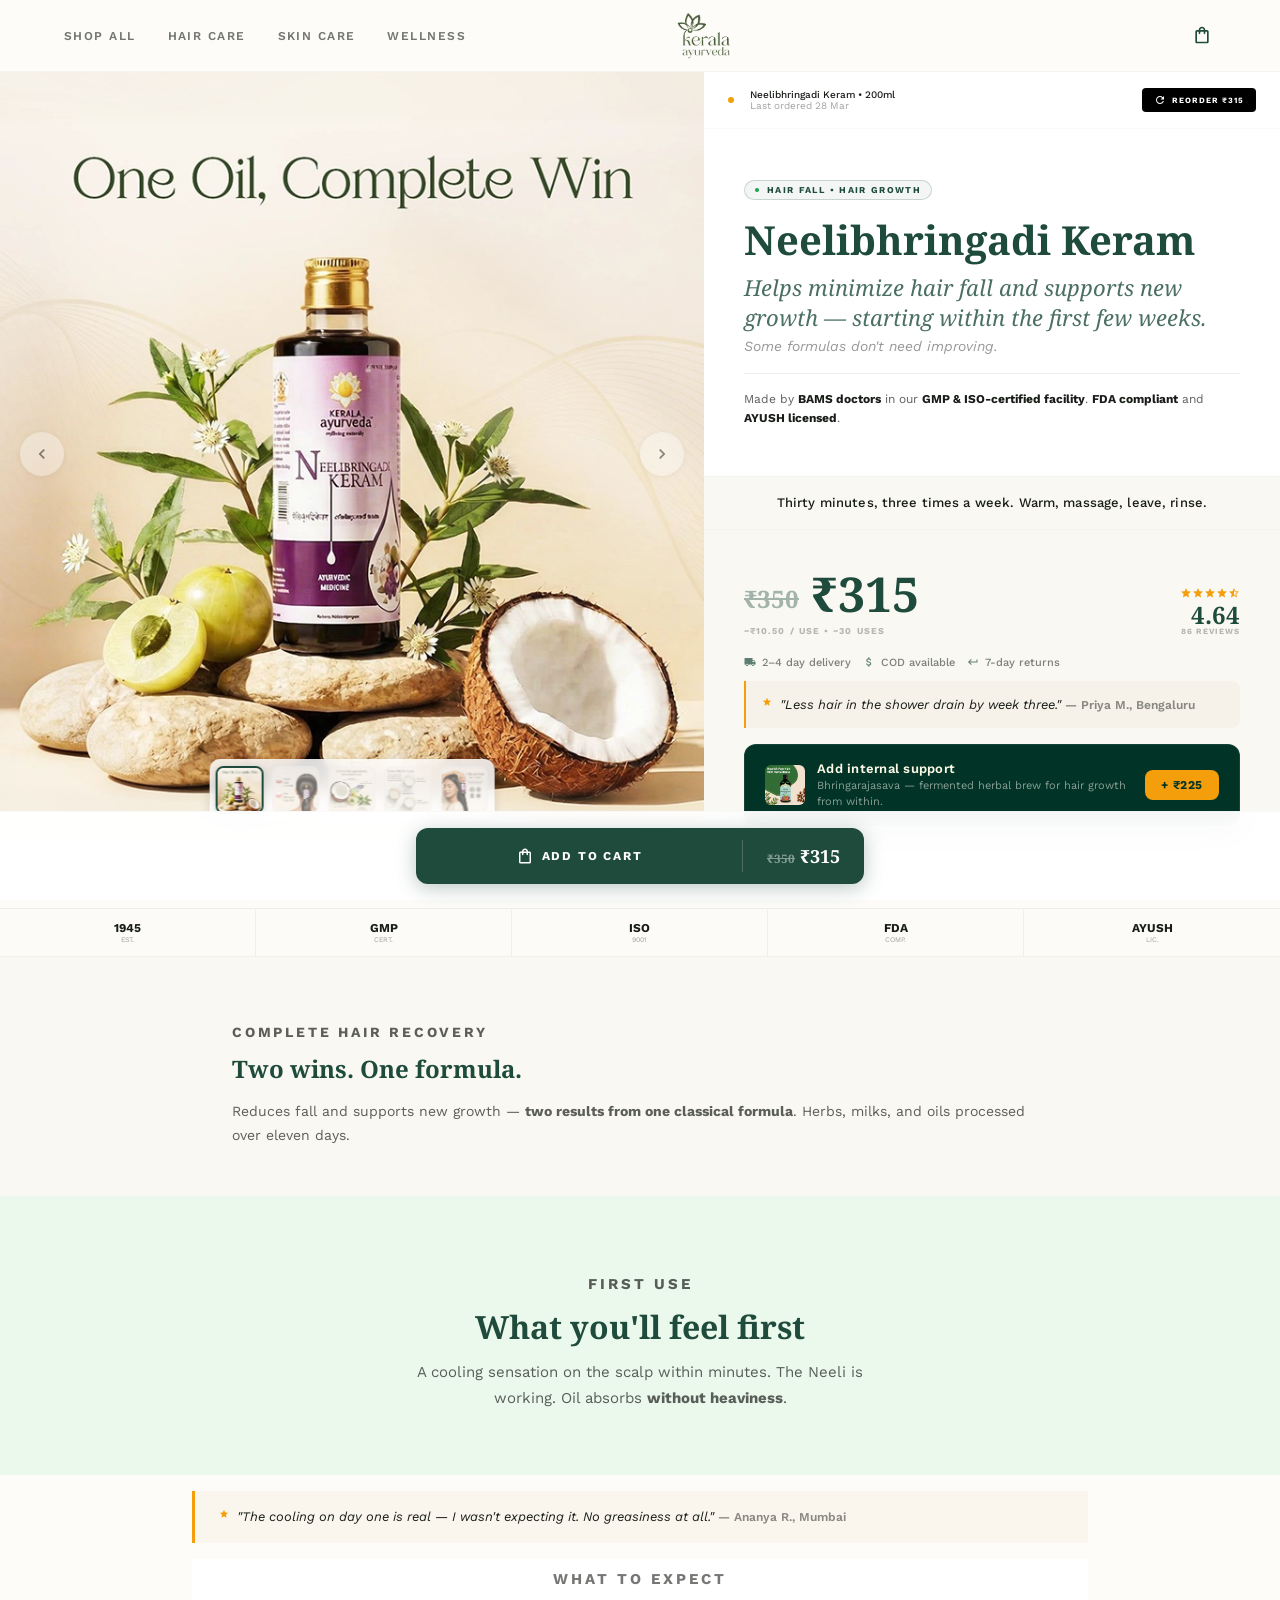
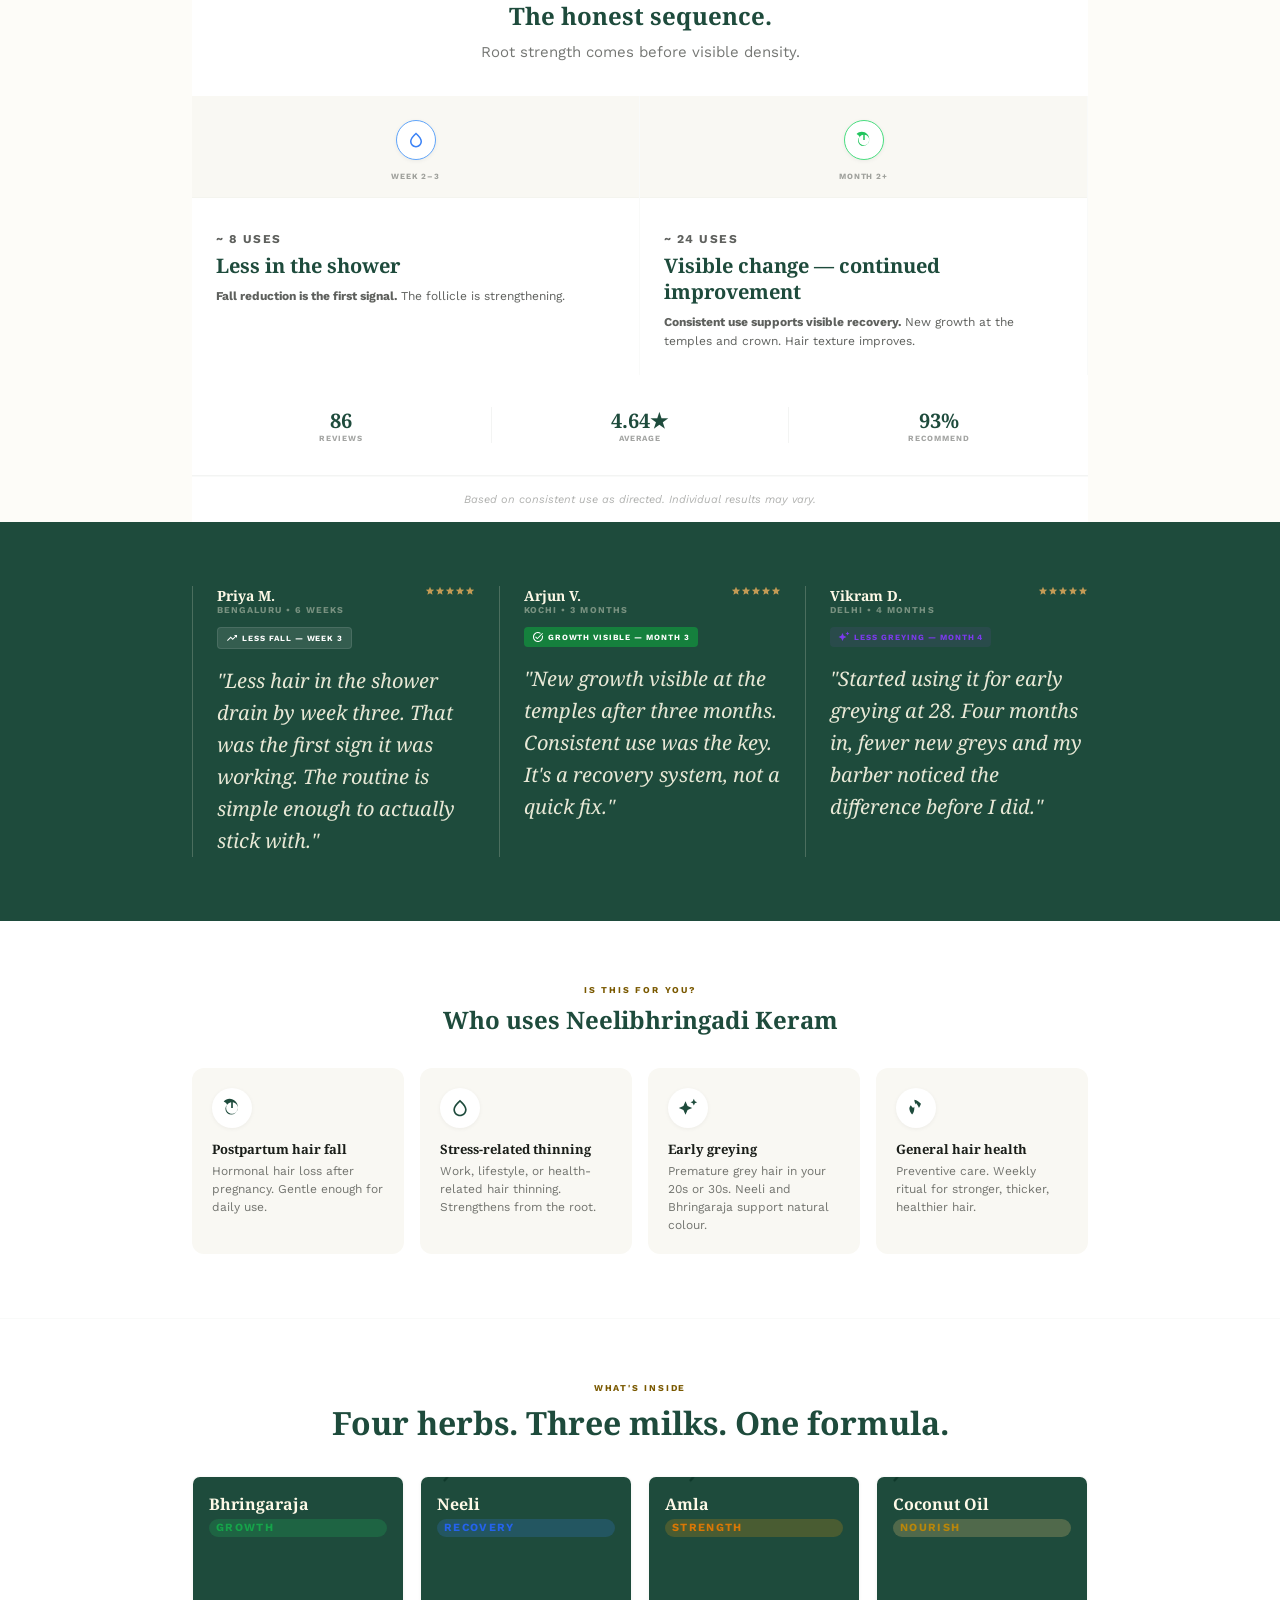
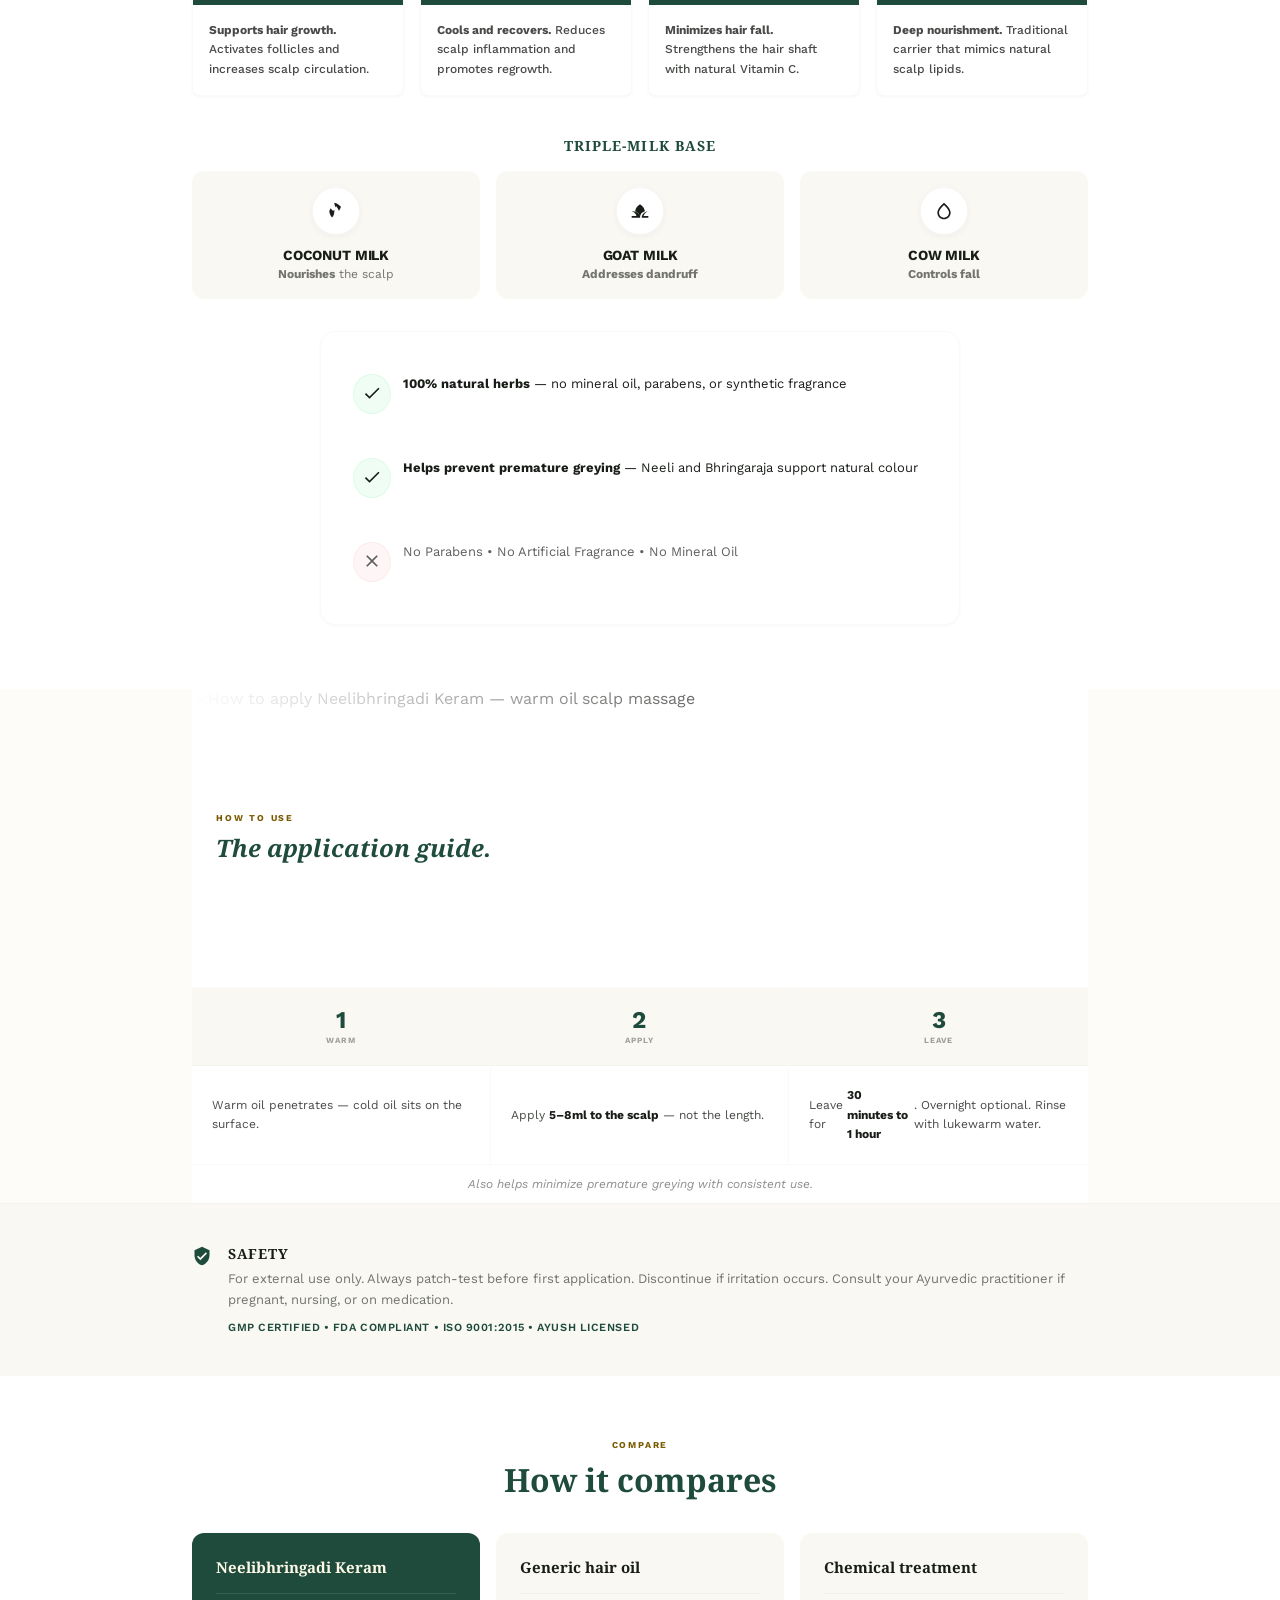
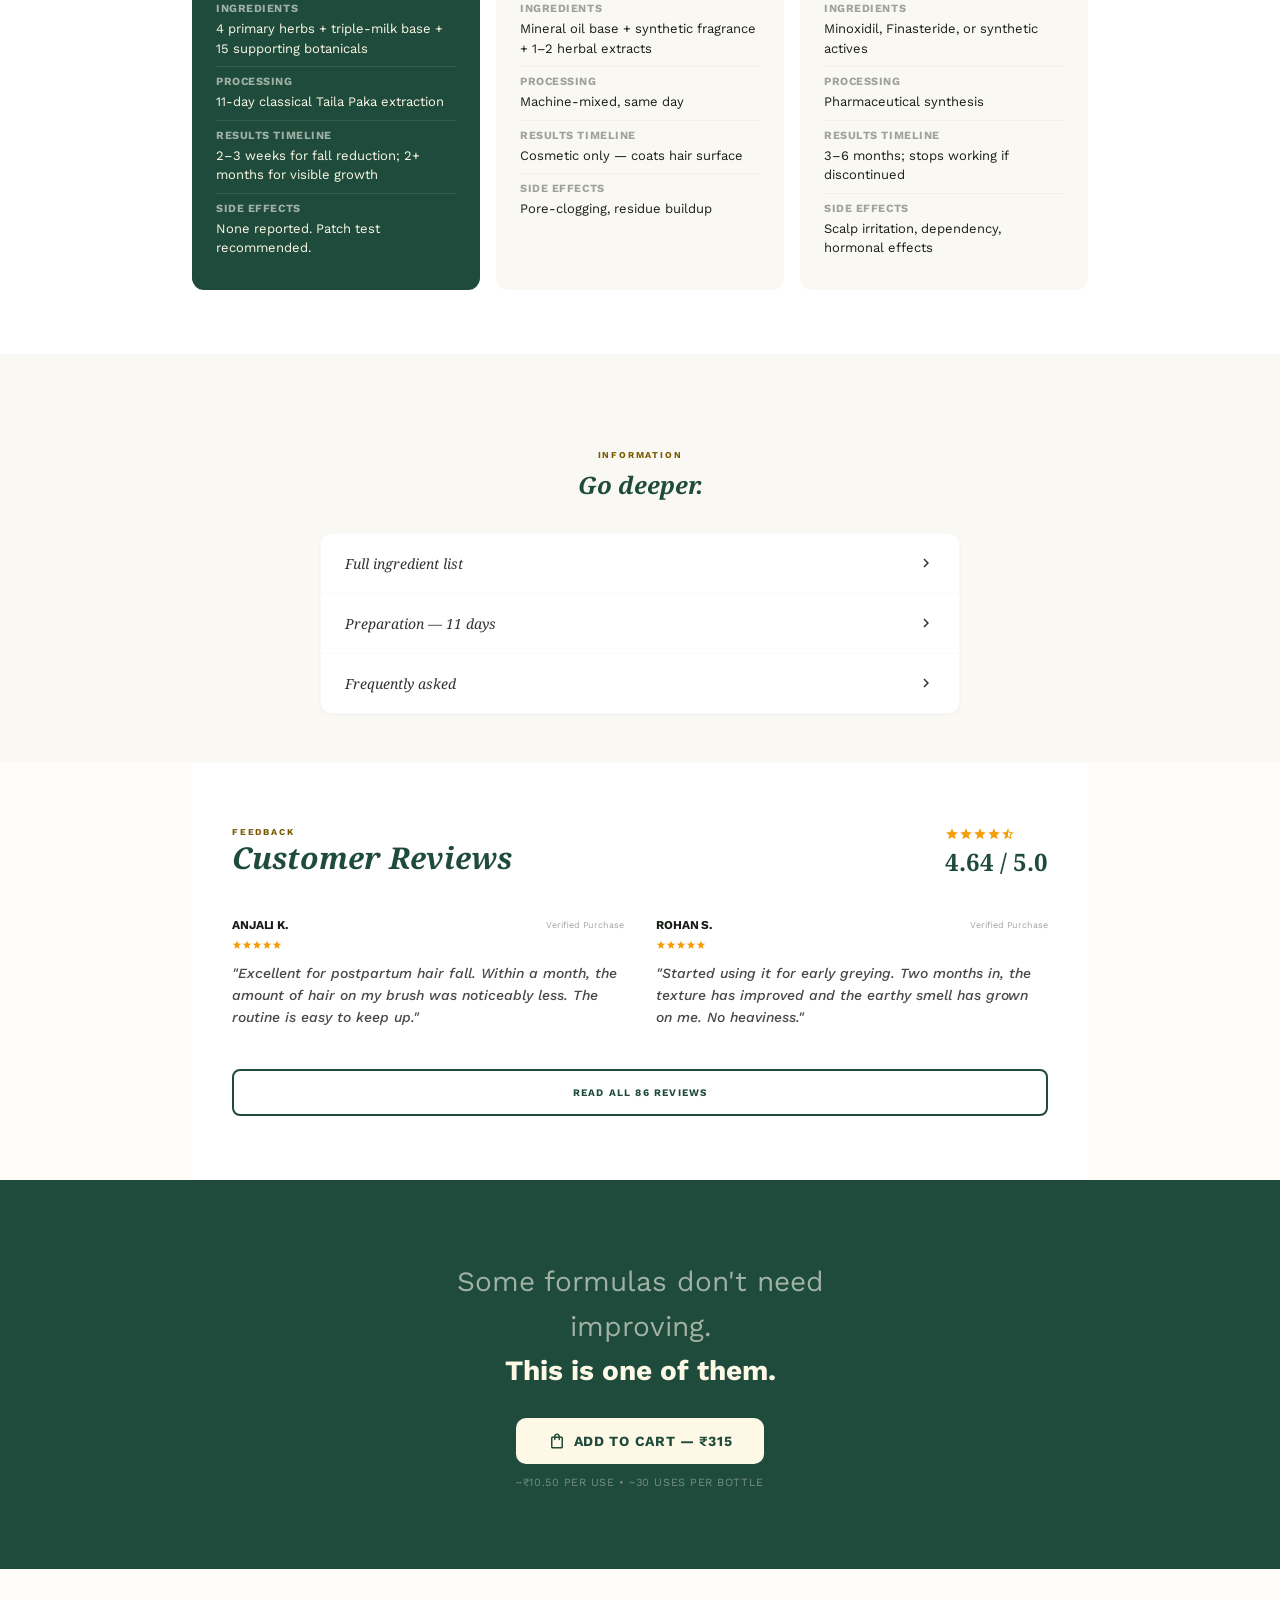
==== commit 43d01234: "Mobile comparison: horizontal scrolling cards with dot indicators - Comparison table becomes horizon" ====
--- a/index.html
+++ b/index.html
@@ -611,6 +611,11 @@
         <div class="comparison-row"><strong>Side effects</strong><p>Scalp irritation, dependency, hormonal effects</p></div>
       </div>
     </div>
+    <div class="comparison-dots">
+      <button class="comparison-dot active" onclick="scrollComparison(0)" aria-label="Card 1"></button>
+      <button class="comparison-dot" onclick="scrollComparison(1)" aria-label="Card 2"></button>
+      <button class="comparison-dot" onclick="scrollComparison(2)" aria-label="Card 3"></button>
+    </div>
   </section>
 
   <!-- Go Deeper / Accordion -->
@@ -762,6 +767,35 @@
   let cartQty = 1;
   let currentPrice = 315;
   let currentGalleryIndex = 0;
+
+  // ─── Comparison scroll (mobile horizontal cards) ───
+  function scrollComparison(index) {
+    const table = document.querySelector('.comparison-table');
+    const cards = table.querySelectorAll('.comparison-col');
+    if (cards[index]) {
+      cards[index].scrollIntoView({ behavior: 'smooth', inline: 'center', block: 'nearest' });
+    }
+    document.querySelectorAll('.comparison-dot').forEach((d, i) => d.classList.toggle('active', i === index));
+  }
+  // Auto-sync dots on scroll
+  document.addEventListener('DOMContentLoaded', () => {
+    const table = document.querySelector('.comparison-table');
+    if (!table) return;
+    const cards = table.querySelectorAll('.comparison-col');
+    const dots = document.querySelectorAll('.comparison-dot');
+    let ticking = false;
+    table.addEventListener('scroll', () => {
+      if (ticking) return;
+      ticking = true;
+      requestAnimationFrame(() => {
+        const scrollLeft = table.scrollLeft;
+        const cardWidth = cards[0].offsetWidth + 16; // gap
+        const activeIndex = Math.round(scrollLeft / cardWidth);
+        dots.forEach((d, i) => d.classList.toggle('active', i === activeIndex));
+        ticking = false;
+      });
+    }, { passive: true });
+  });
 
   // ─── Header scroll effect ───
   const header = document.getElementById('siteHeader');
--- a/styles.css
+++ b/styles.css
@@ -1056,8 +1056,7 @@
 
     /* Below the fold: full width */
     .technical-content { max-width: 56rem; margin: 0 auto; padding: 3rem 2.5rem; }
-    .ingredients-section { padding: 3rem 2.5rem; }
-    .ingredients-grid {
+    .whats-inside-section .ingredients-grid {
       display: grid; grid-template-columns: repeat(4, 1fr);
       gap: 1rem; max-width: 56rem; margin: 0 auto;
     }
@@ -1065,13 +1064,12 @@
     .ingredient-card__image { width: 100%; height: 8rem; }
     .ingredient-card__body { width: 100%; }
 
-    .expectation-section { padding: 4rem 2.5rem; }
-    .expectation-section h2 { font-size: 2.25rem; }
-
     .timeline-section {
       max-width: 56rem; margin: 0 auto;
-      display: grid; grid-template-columns: repeat(3, 1fr);
-    }
+      display: grid; grid-template-columns: repeat(2, 1fr);
+    }
+    .timeline-header { grid-column: 1 / -1; padding: 0 2.5rem; margin-bottom: 2rem; }
+    .timeline-header h2 { font-size: 2.25rem; }
     .timeline-step {
       flex-direction: column;
       border-bottom: none;
@@ -1089,22 +1087,10 @@
 
     .testimonials-section { padding: 4rem 2.5rem; }
     .testimonials-grid {
-      display: grid; grid-template-columns: 1fr 1fr;
-      gap: 3rem; max-width: 56rem; margin: 0 auto;
+      display: grid; grid-template-columns: repeat(3, 1fr);
+      gap: 1.5rem; max-width: 56rem; margin: 0 auto;
     }
     .testimonial { margin-bottom: 0; }
-
-    .whats-in-section { padding: 4rem 2.5rem; }
-    .whats-in-card {
-      max-width: 56rem; margin: 0 auto;
-      display: grid; grid-template-columns: 1fr 1fr; gap: 0 2rem;
-    }
-    .whats-in-divider { display: none; }
-    .whats-in-yes-col {
-      border-right: 1px solid rgba(192,200,195,0.15);
-      padding-right: 2rem;
-    }
-    .whats-in-section__header { padding: 0; }
 
     .application-section { max-width: 56rem; margin: 0 auto; }
     .application-hero { aspect-ratio: 3/1; }
@@ -1137,9 +1123,6 @@
     }
     .review-item { margin-bottom: 0; padding-bottom: 0; border-bottom: none; }
     .reviews-cta { grid-column: 1 / -1; }
-
-    .closing-narrative { padding: 4rem 2.5rem; }
-    .closing-narrative__text { max-width: 32rem; }
 
     .buy-bar { padding: 1rem 2.5rem; }
     .buy-bar__inner { max-width: 28rem; }
@@ -1154,42 +1137,26 @@
     }
     .product-info { padding: 3rem 2.5rem; }
     .product-info h1 { font-size: 2.5rem; }
-    .ingredients-grid { grid-template-columns: repeat(4, 1fr); }
-  }
-
-  /* ─── Triple Milk Section ─── */
-  .triple-milk-section {
-    background: white; padding: 4rem 1.5rem; text-align: center;
-    border-top: 1px solid rgba(192,200,195,0.1);
-  }
-  .triple-milk-section h2 {
-    font-size: 1.5rem; font-weight: 700;
-    color: var(--primary); margin-top: 0.5rem;
-  }
-  .triple-milk-section > p {
-    font-size: 0.875rem; line-height: 1.6;
-    color: rgba(25,29,24,0.6); max-width: 28rem;
-    margin: 0.75rem auto 0;
-  }
+    .whats-inside-section .ingredients-grid { grid-template-columns: repeat(4, 1fr); }
+  }
+
+  /* ─── Triple Milk (inside consolidated section) ─── */
   .triple-milk-grid {
-    display: flex; flex-direction: column; gap: 1.5rem;
-    margin-top: 2.5rem; max-width: 40rem; margin-left: auto; margin-right: auto;
+    display: flex; flex-direction: column; gap: 1rem;
+    max-width: 40rem; margin-left: auto; margin-right: auto;
   }
   .milk-item {
     display: flex; align-items: center; gap: 1.25rem;
     text-align: left; background: var(--beige);
-    padding: 1.25rem 1.5rem; border-radius: 0.75rem;
+    padding: 1rem 1.25rem; border-radius: 0.75rem;
   }
   .milk-item__icon {
-    width: 3.5rem; height: 3.5rem; border-radius: 50%;
+    width: 3rem; height: 3rem; border-radius: 50%;
     background: white; display: flex; align-items: center;
     justify-content: center; flex-shrink: 0;
     box-shadow: 0 2px 8px rgba(0,0,0,0.04);
     border: 1px solid rgba(192,200,195,0.15);
   }
-  .milk-item__icon .material-symbols-outlined {
-    color: var(--primary); font-size: 1.25rem;
-  }
   .milk-item__name {
     font-size: 0.875rem; font-weight: 700;
     color: var(--on-surface); text-transform: uppercase;
@@ -1200,13 +1167,12 @@
     color: rgba(25,29,24,0.6); margin-top: 0.125rem;
   }
   @media (min-width: 768px) {
-    .triple-milk-section { padding: 4rem 2.5rem; }
     .triple-milk-grid {
-      flex-direction: row; gap: 1.25rem; max-width: 56rem;
+      flex-direction: row; gap: 1rem; max-width: 56rem;
     }
     .milk-item {
       flex: 1; flex-direction: column; text-align: center;
-      padding: 2rem 1.5rem; gap: 1rem;
+      padding: 1.5rem 1rem; gap: 0.75rem;
     }
   }
 
@@ -1531,13 +1497,19 @@
     color: var(--primary); margin-top: 0.5rem;
   }
   .comparison-table {
-    display: grid; grid-template-columns: 1fr;
-    gap: 1rem; margin-top: 2rem;
-    max-width: 56rem; margin-left: auto; margin-right: auto;
-  }
+    display: flex; gap: 1rem; margin-top: 2rem;
+    overflow-x: auto; scroll-snap-type: x mandatory;
+    -webkit-overflow-scrolling: touch;
+    padding: 0.25rem 1.5rem 1rem;
+    margin-left: -1.5rem; margin-right: -1.5rem;
+    scrollbar-width: none;
+  }
+  .comparison-table::-webkit-scrollbar { display: none; }
   .comparison-col {
     background: var(--beige); border-radius: 0.75rem;
     padding: 1.5rem; text-align: left;
+    min-width: 16.5rem; flex-shrink: 0;
+    scroll-snap-align: center;
   }
   .comparison-col--highlight {
     background: var(--primary); color: var(--cream);
@@ -1567,6 +1539,22 @@
   .comparison-row p {
     font-size: 0.8125rem; line-height: 1.5;
     color: var(--on-surface);
+  }
+
+  /* Scroll indicator dots (mobile only) */
+  .comparison-dots {
+    display: flex; justify-content: center;
+    gap: 0.375rem; margin-top: 1rem;
+  }
+  .comparison-dot {
+    width: 0.375rem; height: 0.375rem;
+    border-radius: 50%; background: rgba(25,29,24,0.15);
+    border: none; padding: 0; cursor: pointer;
+    transition: all 0.2s ease;
+  }
+  .comparison-dot.active {
+    background: var(--primary);
+    width: 1.25rem; border-radius: 0.25rem;
   }
 
   /* Closing CTA */
@@ -1621,12 +1609,32 @@
   /* ─── V2 Desktop overrides ─── */
   @media (min-width: 768px) {
     .reaction-callout { padding: 4rem 2.5rem; }
-    .sensory-testimonial { margin: 1rem auto; }
-    .persona-tiles { grid-template-columns: repeat(4, 1fr); }
+    .reaction-callout h2 { font-size: 2rem; }
+    .sensory-testimonial { margin: 1rem auto; max-width: 56rem; }
+    .persona-section { padding: 4rem 2.5rem; }
+    .persona-tiles { grid-template-columns: repeat(4, 1fr); max-width: 56rem; margin-left: auto; margin-right: auto; }
     .whats-inside-section { padding: 4rem 2.5rem; }
+    .whats-inside-header h2 { font-size: 2rem; }
+    .comparison-section { padding: 4rem 2.5rem; }
+    .comparison-section h2 { font-size: 2rem; }
+    /* Reset comparison to grid on tablet+ */
+    .comparison-table {
+      display: grid; grid-template-columns: 1fr;
+      overflow-x: visible; scroll-snap-type: none;
+      padding: 0; margin-left: auto; margin-right: auto;
+      max-width: 56rem;
+    }
+    .comparison-col { min-width: unset; }
+    .comparison-dots { display: none; }
+    .safety-section { padding: 2.5rem; }
+    .safety-content { max-width: 56rem; }
+    .application-note { max-width: 56rem; margin: 0 auto; }
+    .closing-cta { padding: 5rem 2.5rem; }
+    .closing-cta__text { font-size: 1.75rem; max-width: 32rem; }
+    .usage-headline { padding: 1rem 2.5rem; }
+    .go-deeper-section { padding: 3rem 2.5rem; }
+  }
+
+  @media (min-width: 1024px) {
     .comparison-table { grid-template-columns: repeat(3, 1fr); }
-    .comparison-section { padding: 4rem 2.5rem; }
-    .safety-section { padding: 2.5rem; }
-    .closing-cta { padding: 5rem 2.5rem; }
-    .usage-headline { padding: 1rem 2.5rem; }
-  }
+  }
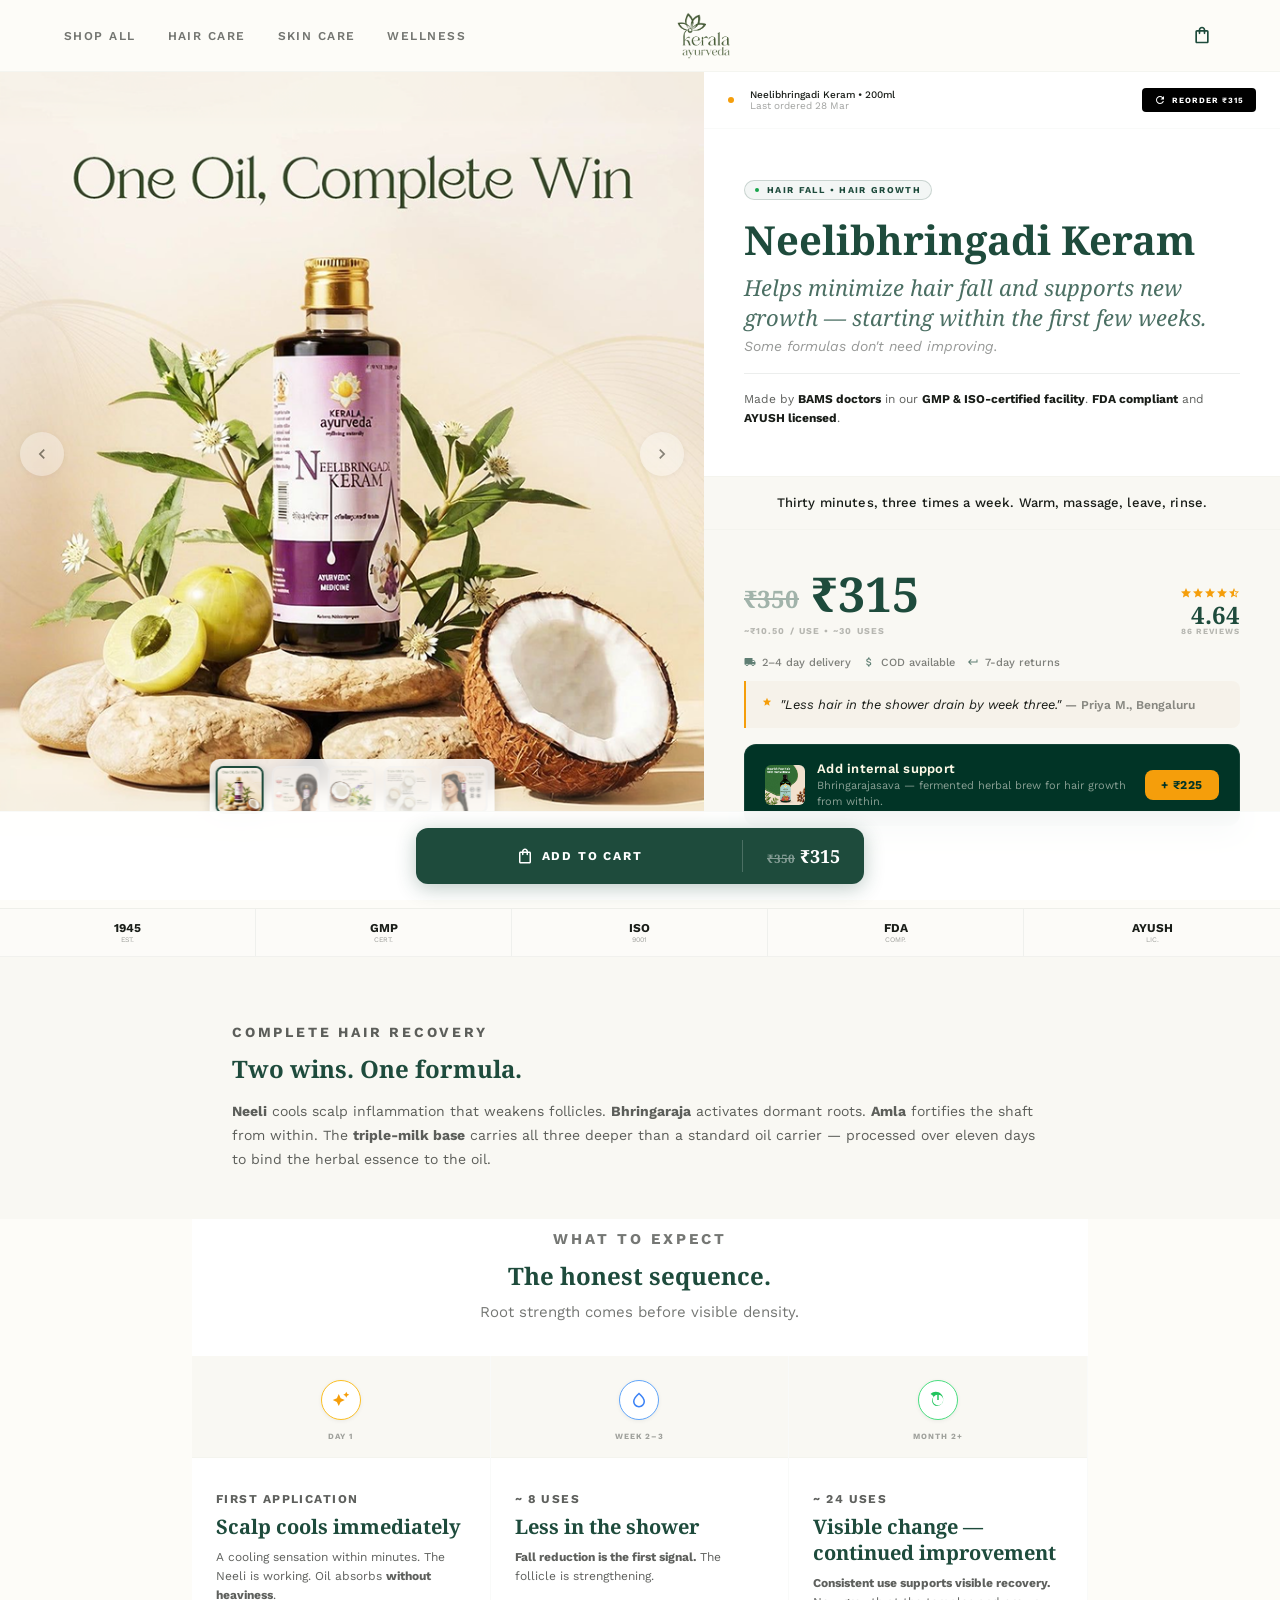
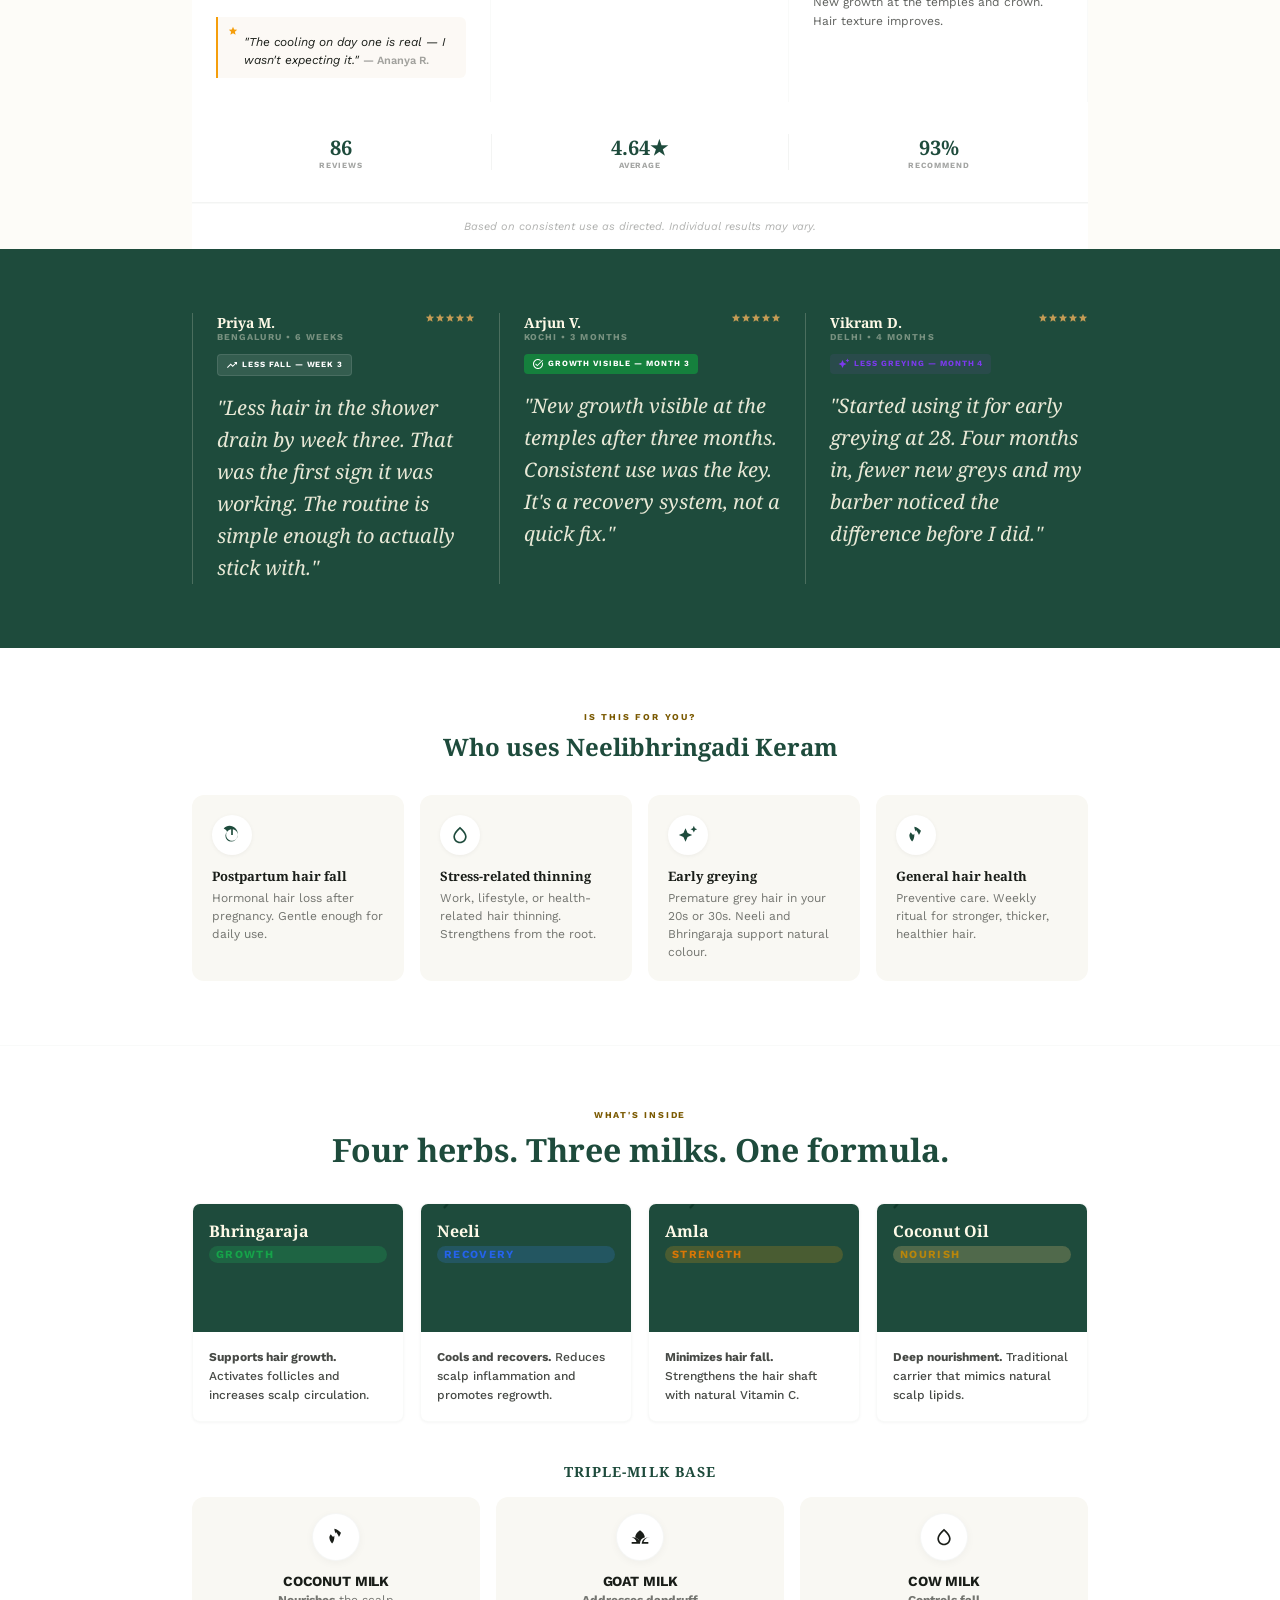
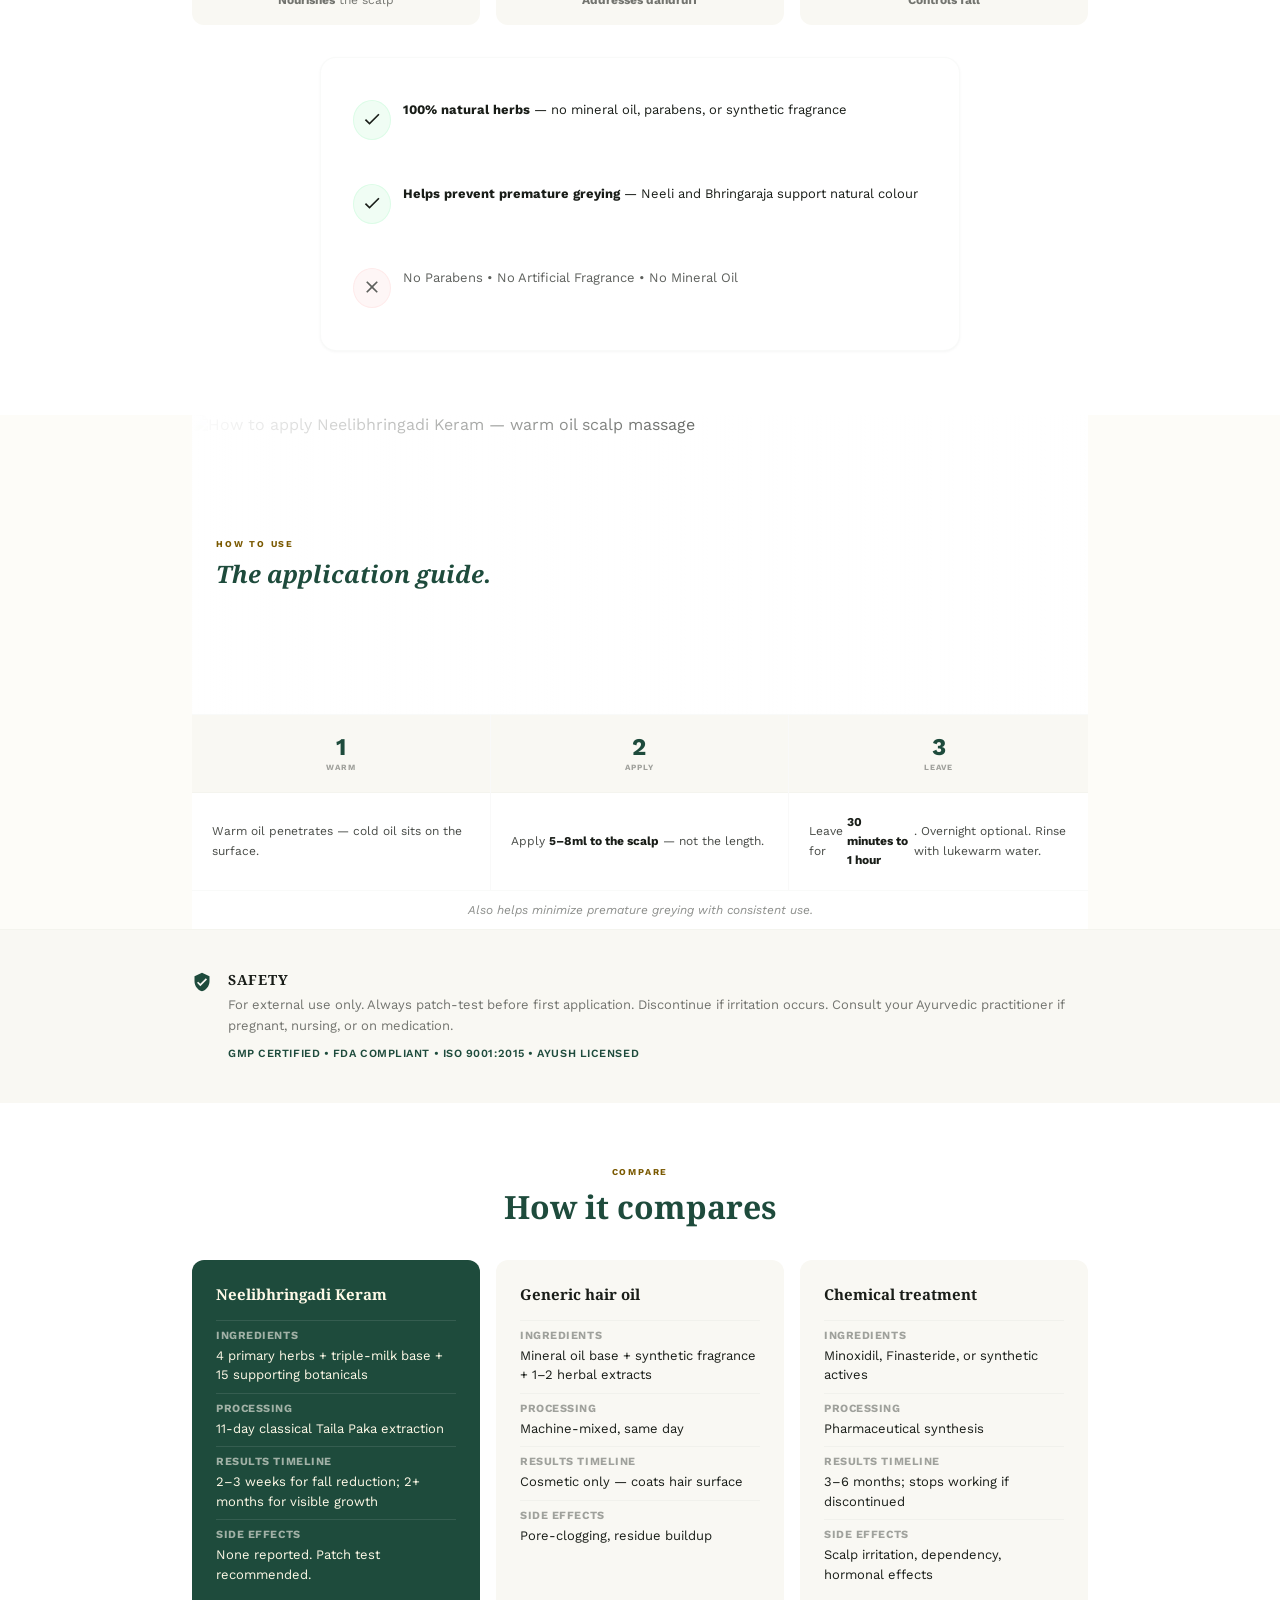
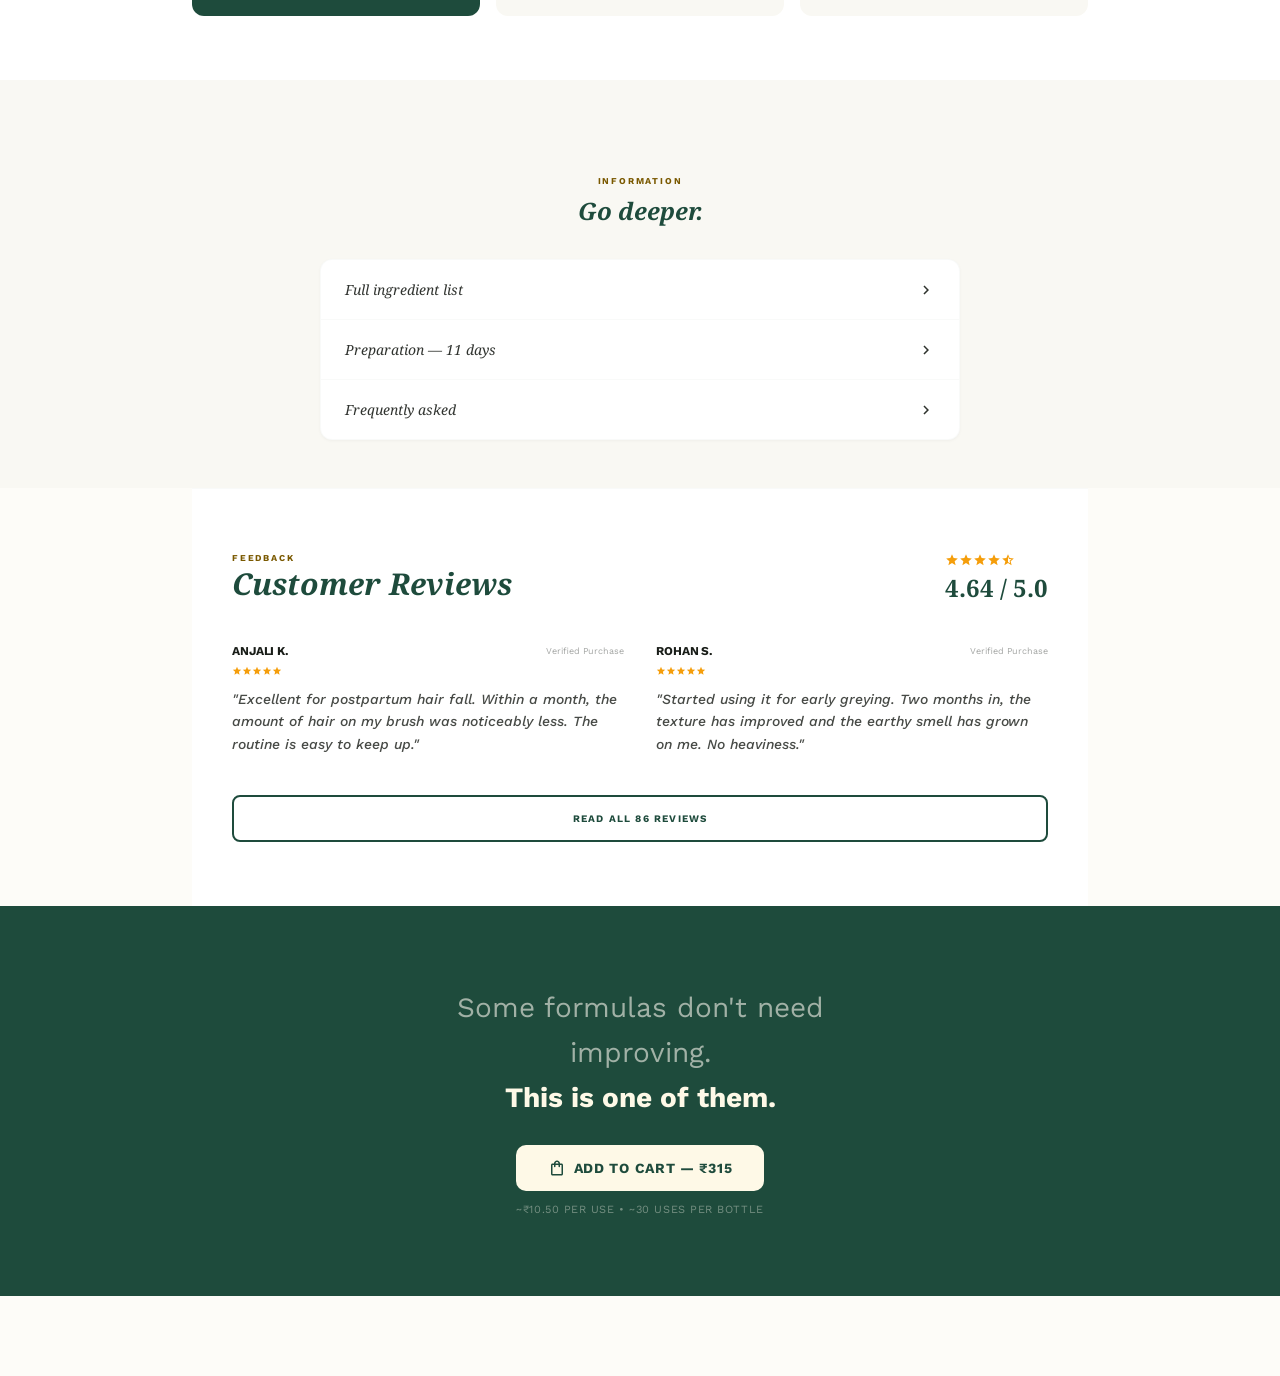
==== commit d263ea5e: "Content fixes: mechanism depth, timeline Day 1, pregnancy answer - Mechanism: scalp-biology explanat" ====
--- a/index.html
+++ b/index.html
@@ -291,29 +291,33 @@
     <div class="technical-content">
       <p class="section-label">Complete Hair Recovery</p>
       <h2>Two wins. One formula.</h2>
-      <p>Reduces fall and supports new growth — <strong>two results from one classical formula</strong>. Herbs, milks, and oils processed over eleven days.</p>
-    </div>
-  </section>
-
-  <!-- Reaction Callout (Z2.3) -->
-  <section class="reaction-callout">
-    <p class="section-label">First use</p>
-    <h2>What you'll feel first</h2>
-    <p>A cooling sensation on the scalp within minutes. The Neeli is working. Oil absorbs <strong>without heaviness</strong>.</p>
-  </section>
-
-  <!-- Sensory Testimonial (Z2.4) -->
-  <div class="sensory-testimonial">
-    <svg class="icon icon--xs" style="color:var(--amber-500);"><use href="#i-star"/></svg>
-    <p>"The cooling on day one is real — I wasn't expecting it. No greasiness at all." <span>— Ananya R., Mumbai</span></p>
-  </div>
-
-  <!-- Timeline (merged with What to Expect) -->
+      <p><strong>Neeli</strong> cools scalp inflammation that weakens follicles. <strong>Bhringaraja</strong> activates dormant roots. <strong>Amla</strong> fortifies the shaft from within. The <strong>triple-milk base</strong> carries all three deeper than a standard oil carrier — processed over eleven days to bind the herbal essence to the oil.</p>
+    </div>
+  </section>
+
+  <!-- Timeline (merged with What to Expect + Day 1 reaction) -->
   <section class="timeline-section">
     <div class="timeline-header">
       <p class="section-label">What to expect</p>
       <h2>The honest sequence.</h2>
       <p>Root strength comes before visible density.</p>
+    </div>
+    <div class="timeline-step">
+      <div class="timeline-step__icon">
+        <div class="timeline-step__circle timeline-step__circle--amber">
+          <svg class="icon icon--md" style="color:#f59e0b;"><use href="#i-sparkle"/></svg>
+        </div>
+        <p class="timeline-step__period">Day 1</p>
+      </div>
+      <div class="timeline-step__content">
+        <p class="timeline-step__label timeline-step__label--secondary">First Application</p>
+        <h3>Scalp cools immediately</h3>
+        <p>A cooling sensation within minutes. The Neeli is working. Oil absorbs <strong>without heaviness</strong>.</p>
+        <div class="timeline-proof">
+          <svg class="icon icon--xs" style="color:var(--amber-500);"><use href="#i-star"/></svg>
+          <p>"The cooling on day one is real — I wasn't expecting it." <span>— Ananya R.</span></p>
+        </div>
+      </div>
     </div>
     <div class="timeline-step">
       <div class="timeline-step__icon">
@@ -584,11 +588,49 @@
     </div>
   </section>
 
-  <!-- How It Compares (CRO #9) -->
+  <!-- How It Compares — Us vs Them (mobile: 2-col rows, desktop: 3-col cards) -->
   <section class="comparison-section">
     <p class="section-label">Compare</p>
     <h2>How it compares</h2>
-    <div class="comparison-table">
+
+    <!-- Mobile: 2-column row-based Us vs Them -->
+    <div class="compare-mobile">
+      <div class="compare-header-row">
+        <div class="compare-us-label">Neelibhringadi</div>
+        <div class="compare-them-label">Generic oil</div>
+      </div>
+      <div class="compare-row">
+        <p class="compare-row__label">Ingredients</p>
+        <div class="compare-row__cells">
+          <div class="compare-cell compare-cell--us">4 herbs + triple-milk + 15 botanicals</div>
+          <div class="compare-cell compare-cell--them">Mineral oil + synthetic fragrance</div>
+        </div>
+      </div>
+      <div class="compare-row">
+        <p class="compare-row__label">Processing</p>
+        <div class="compare-row__cells">
+          <div class="compare-cell compare-cell--us">11-day classical extraction</div>
+          <div class="compare-cell compare-cell--them">Machine-mixed, same day</div>
+        </div>
+      </div>
+      <div class="compare-row">
+        <p class="compare-row__label">Results</p>
+        <div class="compare-row__cells">
+          <div class="compare-cell compare-cell--us">Fall reduction in 2–3 weeks</div>
+          <div class="compare-cell compare-cell--them">Cosmetic only — coats surface</div>
+        </div>
+      </div>
+      <div class="compare-row">
+        <p class="compare-row__label">Side effects</p>
+        <div class="compare-row__cells">
+          <div class="compare-cell compare-cell--us">None reported</div>
+          <div class="compare-cell compare-cell--them">Pore-clogging, buildup</div>
+        </div>
+      </div>
+    </div>
+
+    <!-- Desktop: 3-column cards (hidden on mobile) -->
+    <div class="compare-desktop">
       <div class="comparison-col comparison-col--highlight">
         <h4>Neelibhringadi Keram</h4>
         <div class="comparison-row"><strong>Ingredients</strong><p>4 primary herbs + triple-milk base + 15 supporting botanicals</p></div>
@@ -610,11 +652,6 @@
         <div class="comparison-row"><strong>Results timeline</strong><p>3–6 months; stops working if discontinued</p></div>
         <div class="comparison-row"><strong>Side effects</strong><p>Scalp irritation, dependency, hormonal effects</p></div>
       </div>
-    </div>
-    <div class="comparison-dots">
-      <button class="comparison-dot active" onclick="scrollComparison(0)" aria-label="Card 1"></button>
-      <button class="comparison-dot" onclick="scrollComparison(1)" aria-label="Card 2"></button>
-      <button class="comparison-dot" onclick="scrollComparison(2)" aria-label="Card 3"></button>
     </div>
   </section>
 
@@ -661,7 +698,7 @@
             <p><strong>When will I see results?</strong><br/>Reduced hair fall is typically noticed within 2–3 weeks. Visible improvement in growth and texture requires 2+ months of consistent use. Recovery is a process, not a single event.</p>
             <p style="margin-top:0.75rem;"><strong>Does it help with greying?</strong><br/>Yes. Neeli and Bhringaraja are traditionally used to help minimise premature greying and support natural hair colour.</p>
             <p style="margin-top:0.75rem;"><strong>Can I use it on coloured hair?</strong><br/>Yes. The formula is gentle. It may slightly darken hair over extended use due to the Bhringaraja and Neeli content.</p>
-            <p style="margin-top:0.75rem;"><strong>Is it safe during pregnancy?</strong><br/>Consult your Ayurvedic practitioner or doctor before use during pregnancy or nursing. The formula is for external use only.</p>
+            <p style="margin-top:0.75rem;"><strong>Is it safe during pregnancy?</strong><br/>This is an external-use oil with no known contraindicated ingredients for topical application. However, as with any product during pregnancy or nursing, we recommend consulting your doctor before starting a new regimen.</p>
           </div>
         </div>
       </div>
@@ -768,34 +805,6 @@
   let currentPrice = 315;
   let currentGalleryIndex = 0;
 
-  // ─── Comparison scroll (mobile horizontal cards) ───
-  function scrollComparison(index) {
-    const table = document.querySelector('.comparison-table');
-    const cards = table.querySelectorAll('.comparison-col');
-    if (cards[index]) {
-      cards[index].scrollIntoView({ behavior: 'smooth', inline: 'center', block: 'nearest' });
-    }
-    document.querySelectorAll('.comparison-dot').forEach((d, i) => d.classList.toggle('active', i === index));
-  }
-  // Auto-sync dots on scroll
-  document.addEventListener('DOMContentLoaded', () => {
-    const table = document.querySelector('.comparison-table');
-    if (!table) return;
-    const cards = table.querySelectorAll('.comparison-col');
-    const dots = document.querySelectorAll('.comparison-dot');
-    let ticking = false;
-    table.addEventListener('scroll', () => {
-      if (ticking) return;
-      ticking = true;
-      requestAnimationFrame(() => {
-        const scrollLeft = table.scrollLeft;
-        const cardWidth = cards[0].offsetWidth + 16; // gap
-        const activeIndex = Math.round(scrollLeft / cardWidth);
-        dots.forEach((d, i) => d.classList.toggle('active', i === activeIndex));
-        ticking = false;
-      });
-    }, { passive: true });
-  });
 
   // ─── Header scroll effect ───
   const header = document.getElementById('siteHeader');
--- a/styles.css
+++ b/styles.css
@@ -1066,7 +1066,7 @@
 
     .timeline-section {
       max-width: 56rem; margin: 0 auto;
-      display: grid; grid-template-columns: repeat(2, 1fr);
+      display: grid; grid-template-columns: repeat(3, 1fr);
     }
     .timeline-header { grid-column: 1 / -1; padding: 0 2.5rem; margin-bottom: 2rem; }
     .timeline-header h2 { font-size: 2.25rem; }
@@ -1360,6 +1360,24 @@
     color: rgba(25,29,24,0.5); font-size: 0.75rem;
   }
 
+  /* Timeline inline proof quote */
+  .timeline-proof {
+    display: flex; align-items: flex-start; gap: 0.375rem;
+    margin-top: 0.75rem; padding: 0.5rem 0.625rem;
+    background: rgba(196,155,85,0.06);
+    border-left: 2px solid var(--amber-500);
+    border-radius: 0 0.375rem 0.375rem 0;
+  }
+  .timeline-proof svg { flex-shrink: 0; margin-top: 0.0625rem; }
+  .timeline-proof p {
+    font-size: 0.75rem; line-height: 1.5;
+    color: var(--on-surface); font-style: italic;
+  }
+  .timeline-proof span {
+    font-style: normal; font-weight: 600;
+    color: rgba(25,29,24,0.4); font-size: 0.6875rem;
+  }
+
   /* Timeline header (merged) */
   .timeline-header {
     text-align: center; padding: 0 1.5rem;
@@ -1496,20 +1514,57 @@
     font-size: 1.5rem; font-weight: 700;
     color: var(--primary); margin-top: 0.5rem;
   }
-  .comparison-table {
-    display: flex; gap: 1rem; margin-top: 2rem;
-    overflow-x: auto; scroll-snap-type: x mandatory;
-    -webkit-overflow-scrolling: touch;
-    padding: 0.25rem 1.5rem 1rem;
-    margin-left: -1.5rem; margin-right: -1.5rem;
-    scrollbar-width: none;
-  }
-  .comparison-table::-webkit-scrollbar { display: none; }
+  /* ─── Mobile: Us vs Them 2-column rows ─── */
+  .compare-mobile { margin-top: 1.5rem; text-align: left; }
+  .compare-desktop { display: none !important; }
+
+  .compare-header-row {
+    display: grid; grid-template-columns: 1fr 1fr;
+    gap: 0.5rem; margin-bottom: 0.75rem;
+  }
+  .compare-us-label, .compare-them-label {
+    font-size: 0.6875rem; font-weight: 700;
+    text-transform: uppercase; letter-spacing: 0.06em;
+    padding: 0.5rem 0.75rem; border-radius: 0.5rem;
+    text-align: center;
+  }
+  .compare-us-label {
+    background: var(--primary); color: var(--cream);
+  }
+  .compare-them-label {
+    background: rgba(25,29,24,0.06); color: rgba(25,29,24,0.5);
+  }
+
+  .compare-row {
+    padding: 0.875rem 0;
+    border-bottom: 1px solid rgba(192,200,195,0.12);
+  }
+  .compare-row__label {
+    font-size: 0.625rem; font-weight: 700;
+    text-transform: uppercase; letter-spacing: 0.08em;
+    color: rgba(25,29,24,0.35); margin-bottom: 0.375rem;
+  }
+  .compare-row__cells {
+    display: grid; grid-template-columns: 1fr 1fr;
+    gap: 0.5rem;
+  }
+  .compare-cell {
+    font-size: 0.8125rem; line-height: 1.45;
+    padding: 0.625rem 0.75rem; border-radius: 0.5rem;
+  }
+  .compare-cell--us {
+    background: rgba(30,75,60,0.06);
+    color: var(--primary); font-weight: 600;
+  }
+  .compare-cell--them {
+    background: rgba(25,29,24,0.03);
+    color: rgba(25,29,24,0.55);
+  }
+
+  /* ─── Desktop: 3-column cards ─── */
   .comparison-col {
     background: var(--beige); border-radius: 0.75rem;
     padding: 1.5rem; text-align: left;
-    min-width: 16.5rem; flex-shrink: 0;
-    scroll-snap-align: center;
   }
   .comparison-col--highlight {
     background: var(--primary); color: var(--cream);
@@ -1539,22 +1594,6 @@
   .comparison-row p {
     font-size: 0.8125rem; line-height: 1.5;
     color: var(--on-surface);
-  }
-
-  /* Scroll indicator dots (mobile only) */
-  .comparison-dots {
-    display: flex; justify-content: center;
-    gap: 0.375rem; margin-top: 1rem;
-  }
-  .comparison-dot {
-    width: 0.375rem; height: 0.375rem;
-    border-radius: 50%; background: rgba(25,29,24,0.15);
-    border: none; padding: 0; cursor: pointer;
-    transition: all 0.2s ease;
-  }
-  .comparison-dot.active {
-    background: var(--primary);
-    width: 1.25rem; border-radius: 0.25rem;
   }
 
   /* Closing CTA */
@@ -1617,15 +1656,14 @@
     .whats-inside-header h2 { font-size: 2rem; }
     .comparison-section { padding: 4rem 2.5rem; }
     .comparison-section h2 { font-size: 2rem; }
-    /* Reset comparison to grid on tablet+ */
-    .comparison-table {
-      display: grid; grid-template-columns: 1fr;
-      overflow-x: visible; scroll-snap-type: none;
-      padding: 0; margin-left: auto; margin-right: auto;
-      max-width: 56rem;
-    }
-    .comparison-col { min-width: unset; }
-    .comparison-dots { display: none; }
+    /* Swap to desktop 3-column cards on tablet+ */
+    .compare-mobile { display: none !important; }
+    .compare-desktop {
+      display: grid !important; grid-template-columns: 1fr;
+      gap: 1rem; margin-top: 2rem;
+      max-width: 56rem; margin-left: auto; margin-right: auto;
+    }
+    .comparison-section { padding: 4rem 2.5rem; }
     .safety-section { padding: 2.5rem; }
     .safety-content { max-width: 56rem; }
     .application-note { max-width: 56rem; margin: 0 auto; }
@@ -1636,5 +1674,5 @@
   }
 
   @media (min-width: 1024px) {
-    .comparison-table { grid-template-columns: repeat(3, 1fr); }
-  }
+    .compare-desktop { grid-template-columns: repeat(3, 1fr); }
+  }
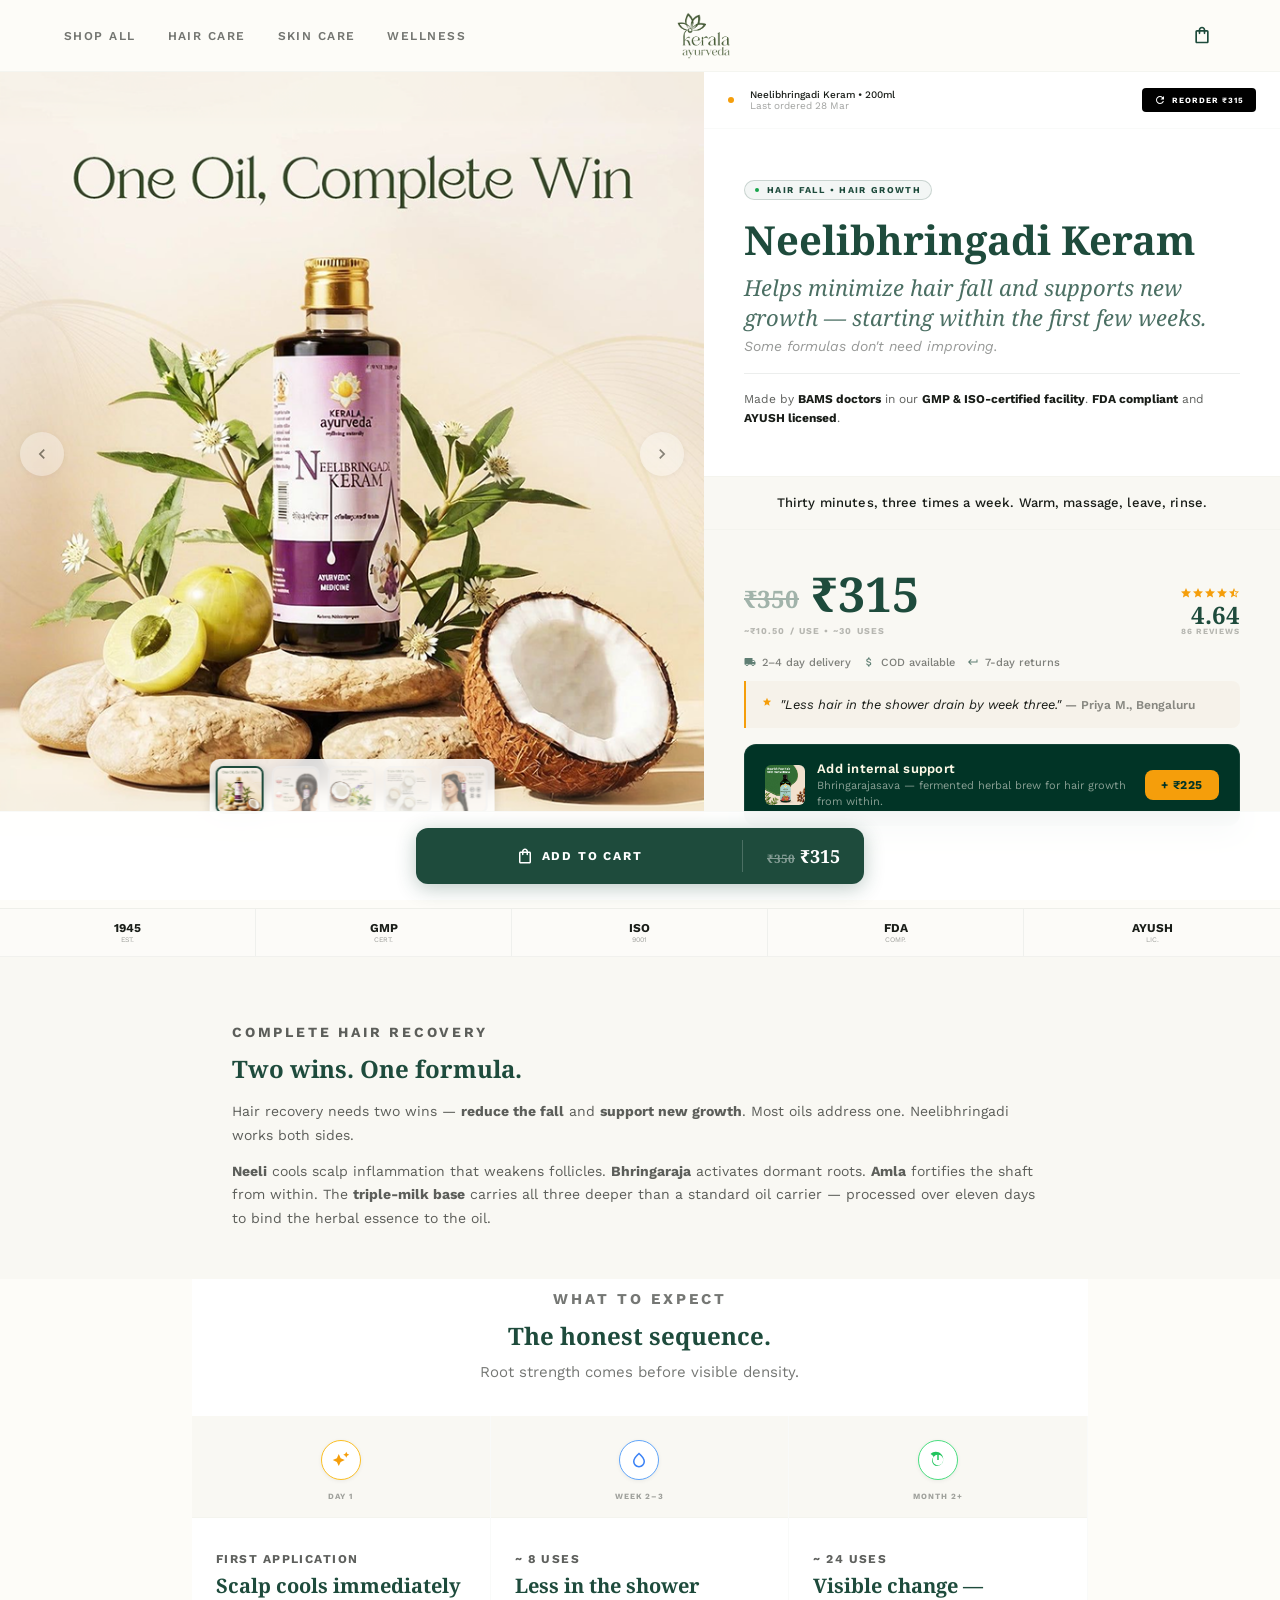
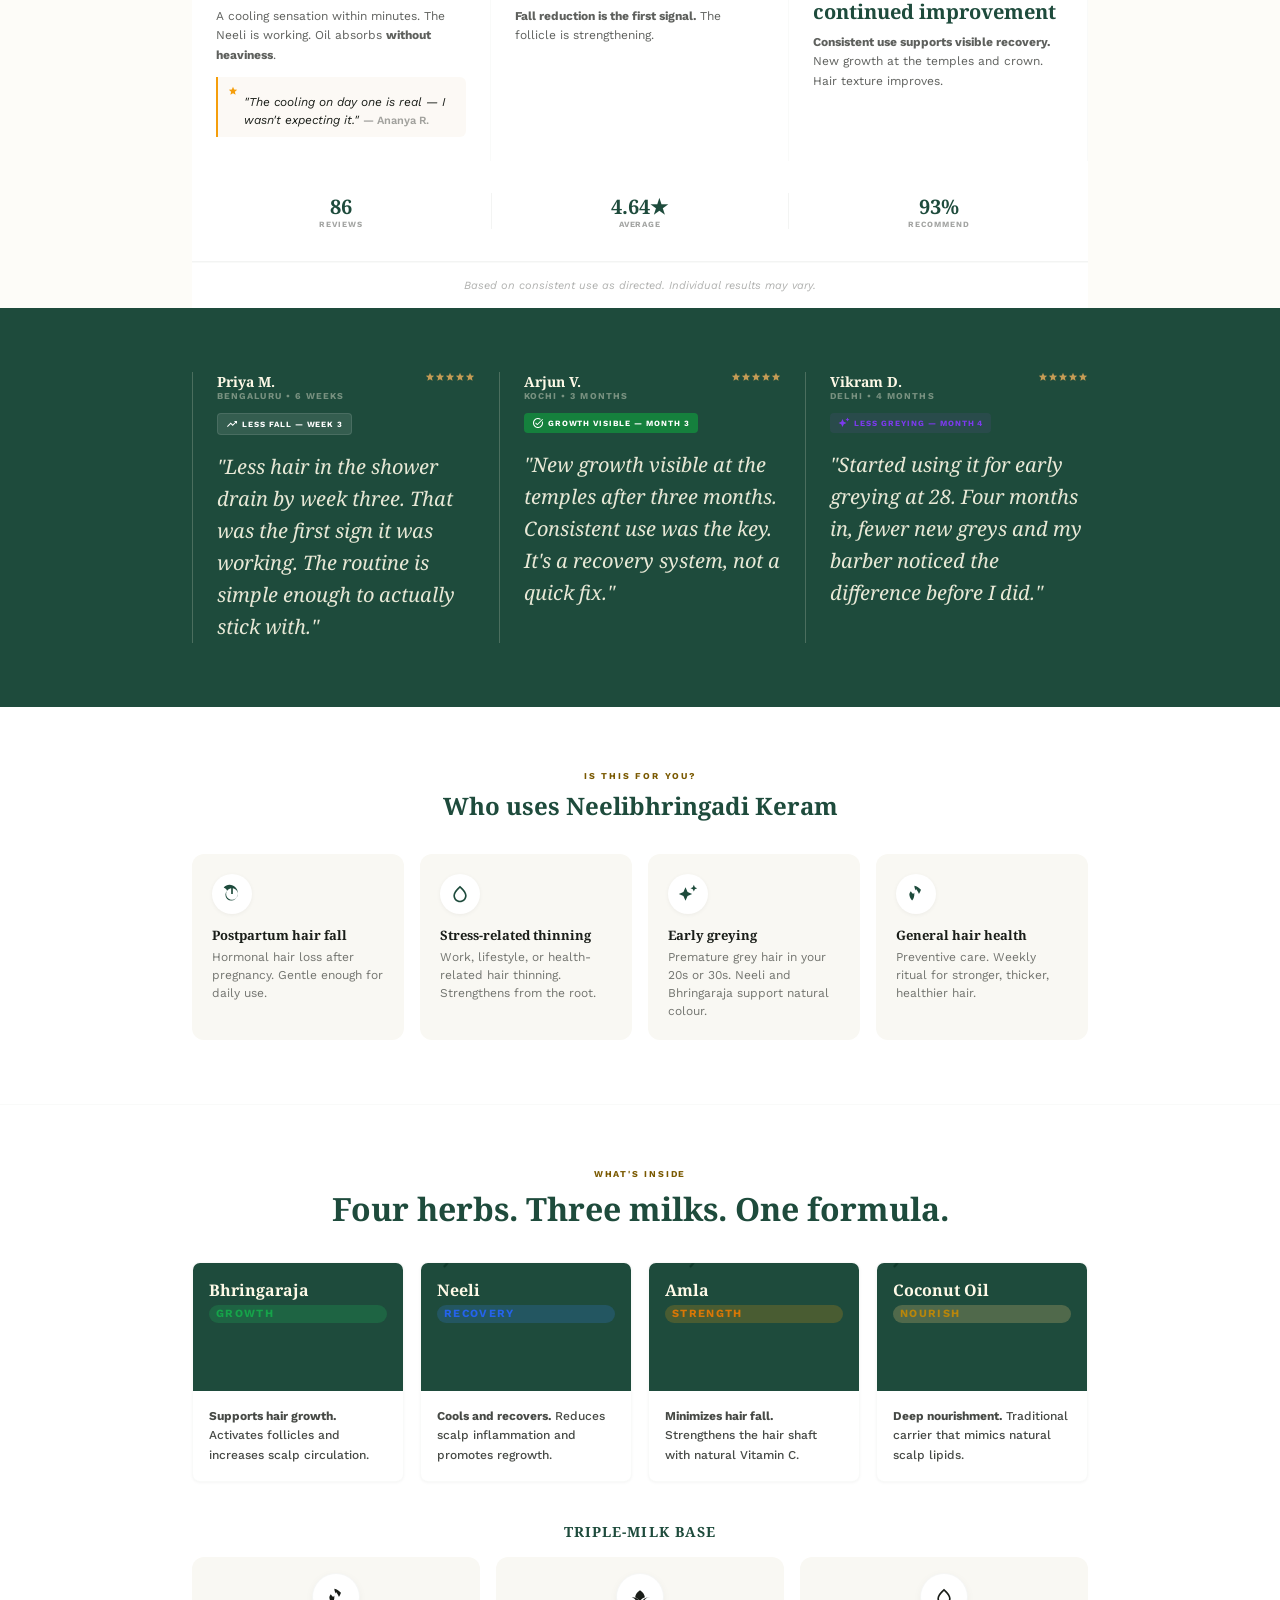
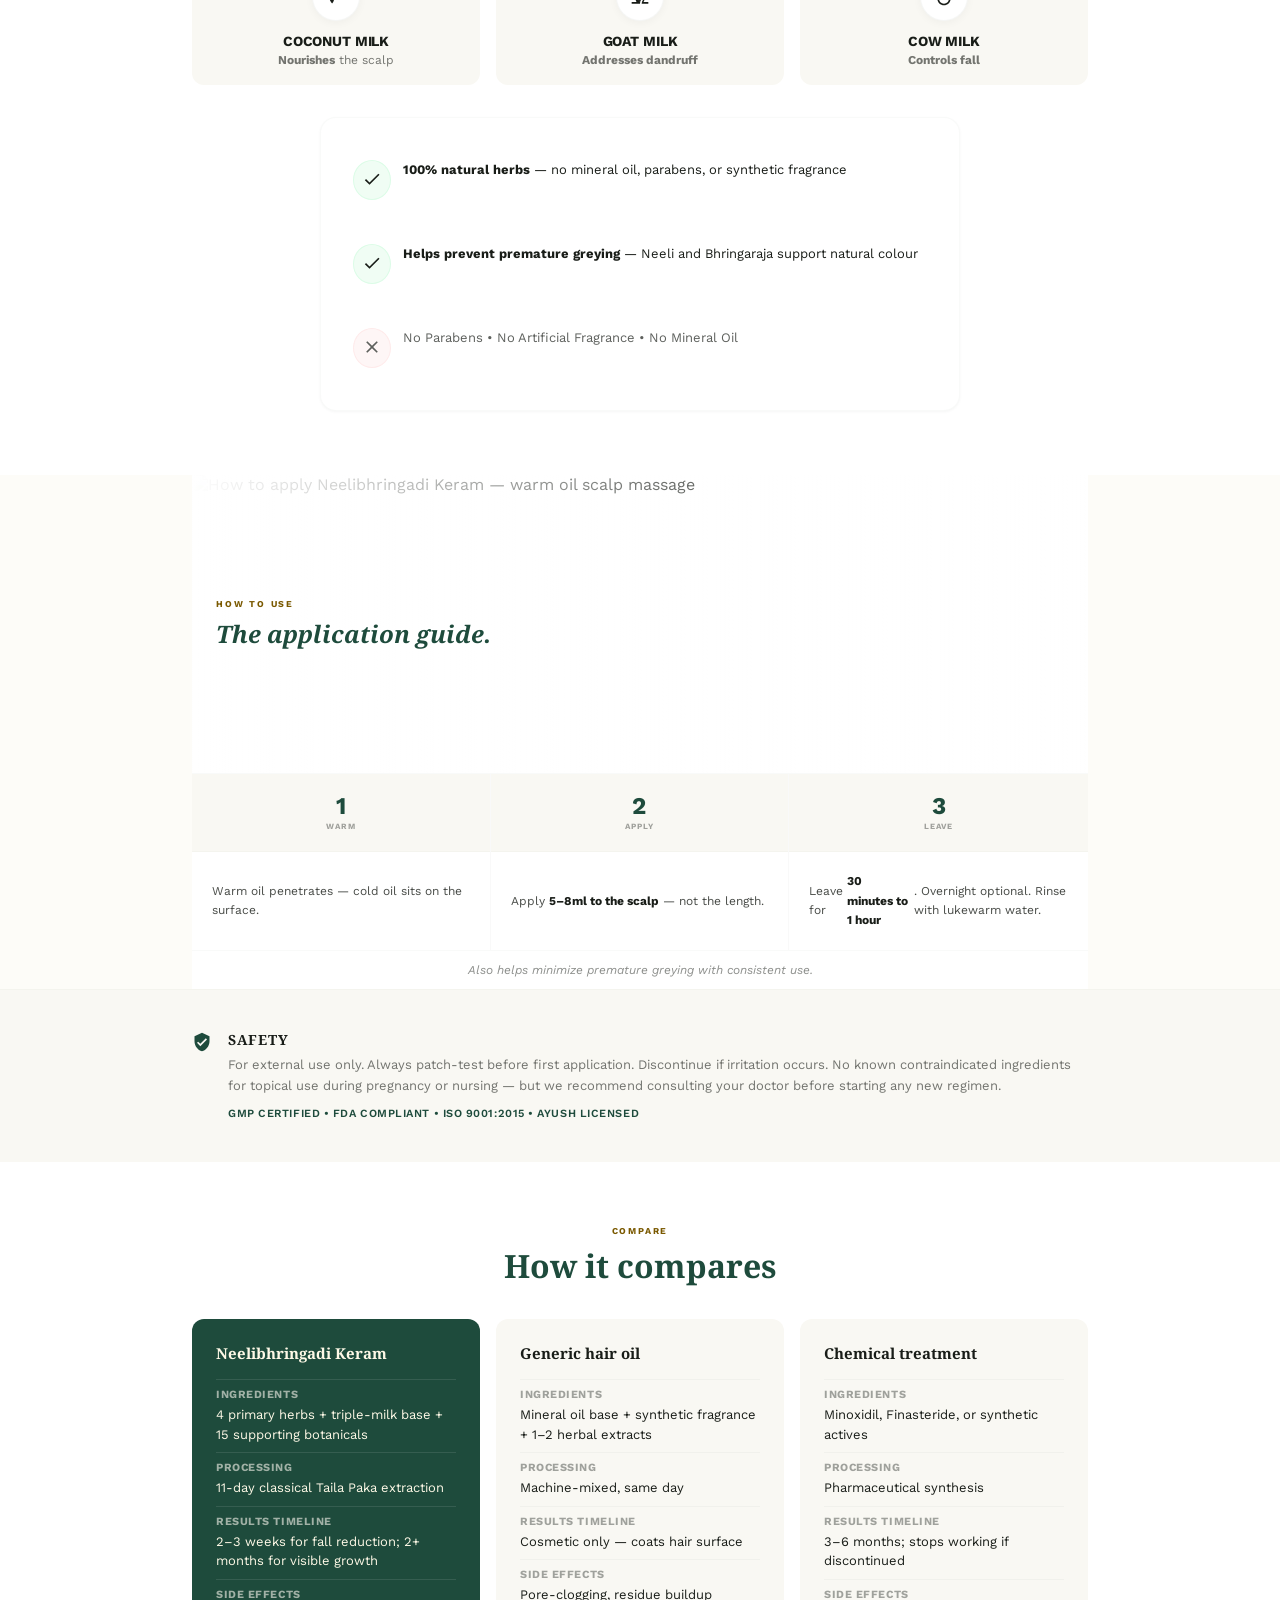
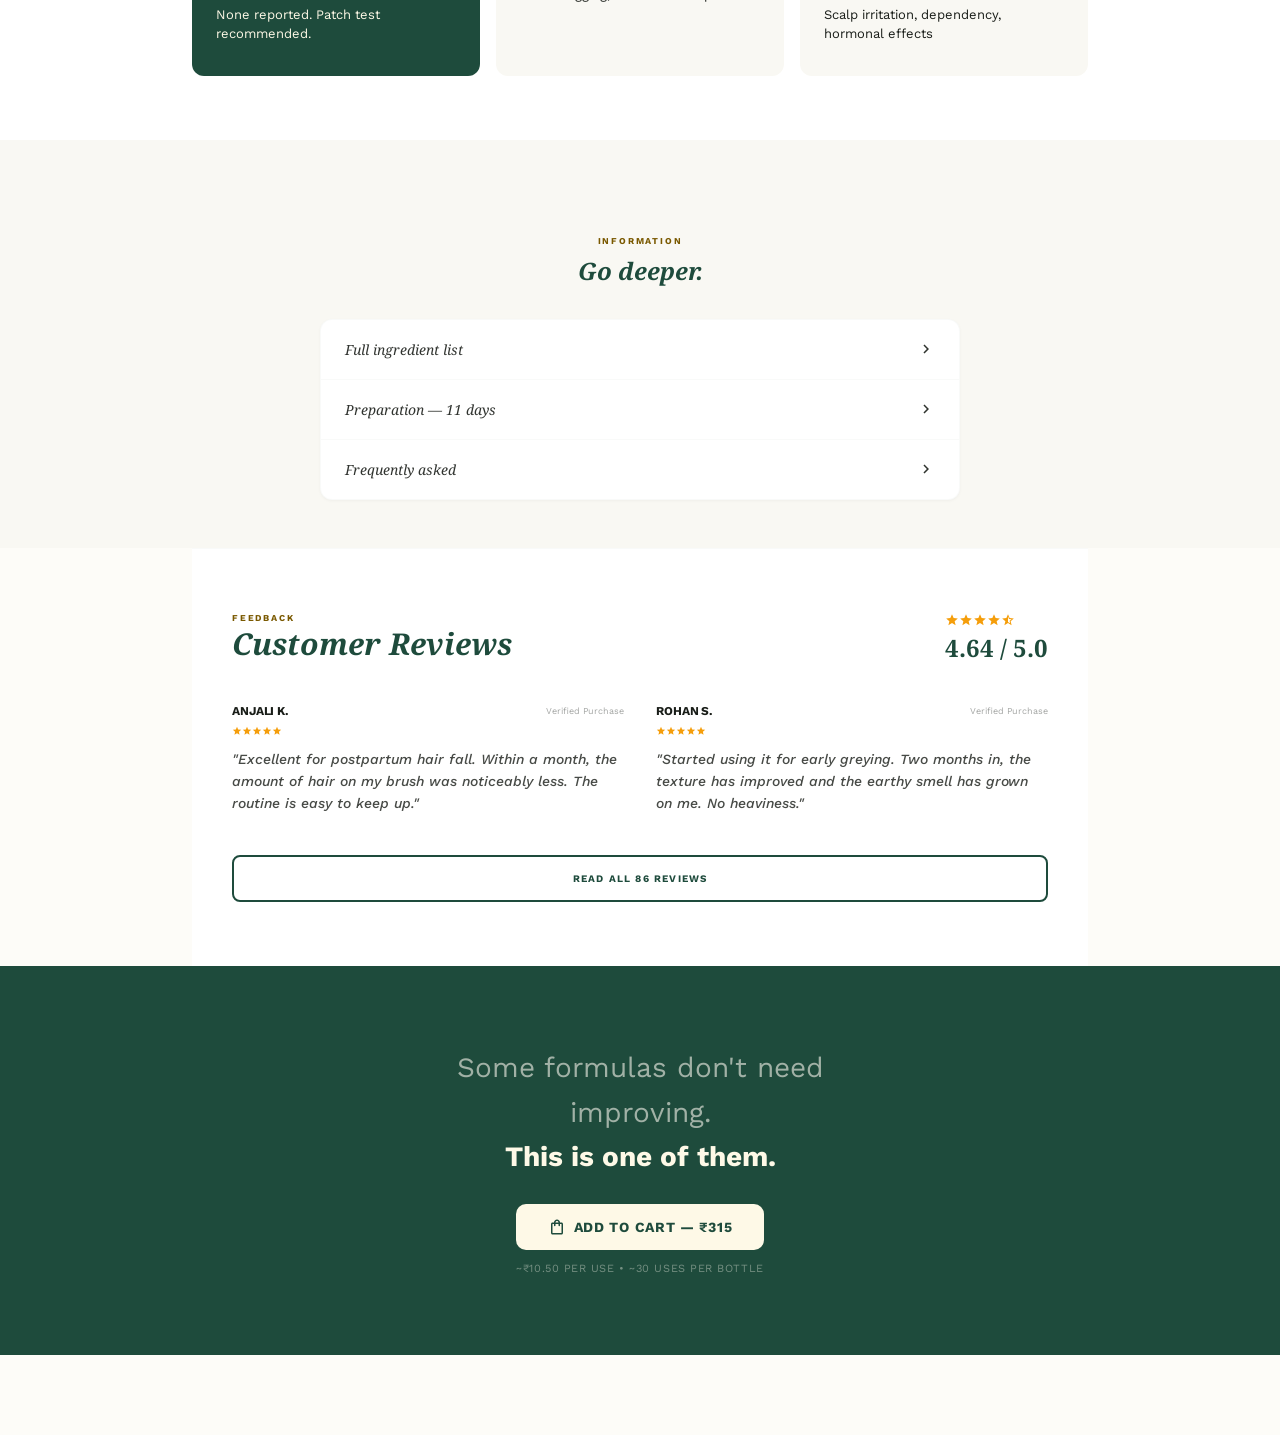
==== commit d9383487: "Copy: mechanism problem/solution bridge, safety pregnancy note aligned with FAQ tone" ====
--- a/index.html
+++ b/index.html
@@ -291,7 +291,8 @@
     <div class="technical-content">
       <p class="section-label">Complete Hair Recovery</p>
       <h2>Two wins. One formula.</h2>
-      <p><strong>Neeli</strong> cools scalp inflammation that weakens follicles. <strong>Bhringaraja</strong> activates dormant roots. <strong>Amla</strong> fortifies the shaft from within. The <strong>triple-milk base</strong> carries all three deeper than a standard oil carrier — processed over eleven days to bind the herbal essence to the oil.</p>
+      <p>Hair recovery needs two wins — <strong>reduce the fall</strong> and <strong>support new growth</strong>. Most oils address one. Neelibhringadi works both sides.</p>
+      <p style="margin-top:0.75rem;"><strong>Neeli</strong> cools scalp inflammation that weakens follicles. <strong>Bhringaraja</strong> activates dormant roots. <strong>Amla</strong> fortifies the shaft from within. The <strong>triple-milk base</strong> carries all three deeper than a standard oil carrier — processed over eleven days to bind the herbal essence to the oil.</p>
     </div>
   </section>
 
@@ -582,7 +583,7 @@
       <svg class="icon icon--lg" style="color:var(--primary);"><use href="#i-shield"/></svg>
       <div>
         <h3>Safety</h3>
-        <p>For external use only. Always patch-test before first application. Discontinue if irritation occurs. Consult your Ayurvedic practitioner if pregnant, nursing, or on medication.</p>
+        <p>For external use only. Always patch-test before first application. Discontinue if irritation occurs. No known contraindicated ingredients for topical use during pregnancy or nursing — but we recommend consulting your doctor before starting any new regimen.</p>
         <p class="safety-certs">GMP Certified &bull; FDA Compliant &bull; ISO 9001:2015 &bull; AYUSH Licensed</p>
       </div>
     </div>
